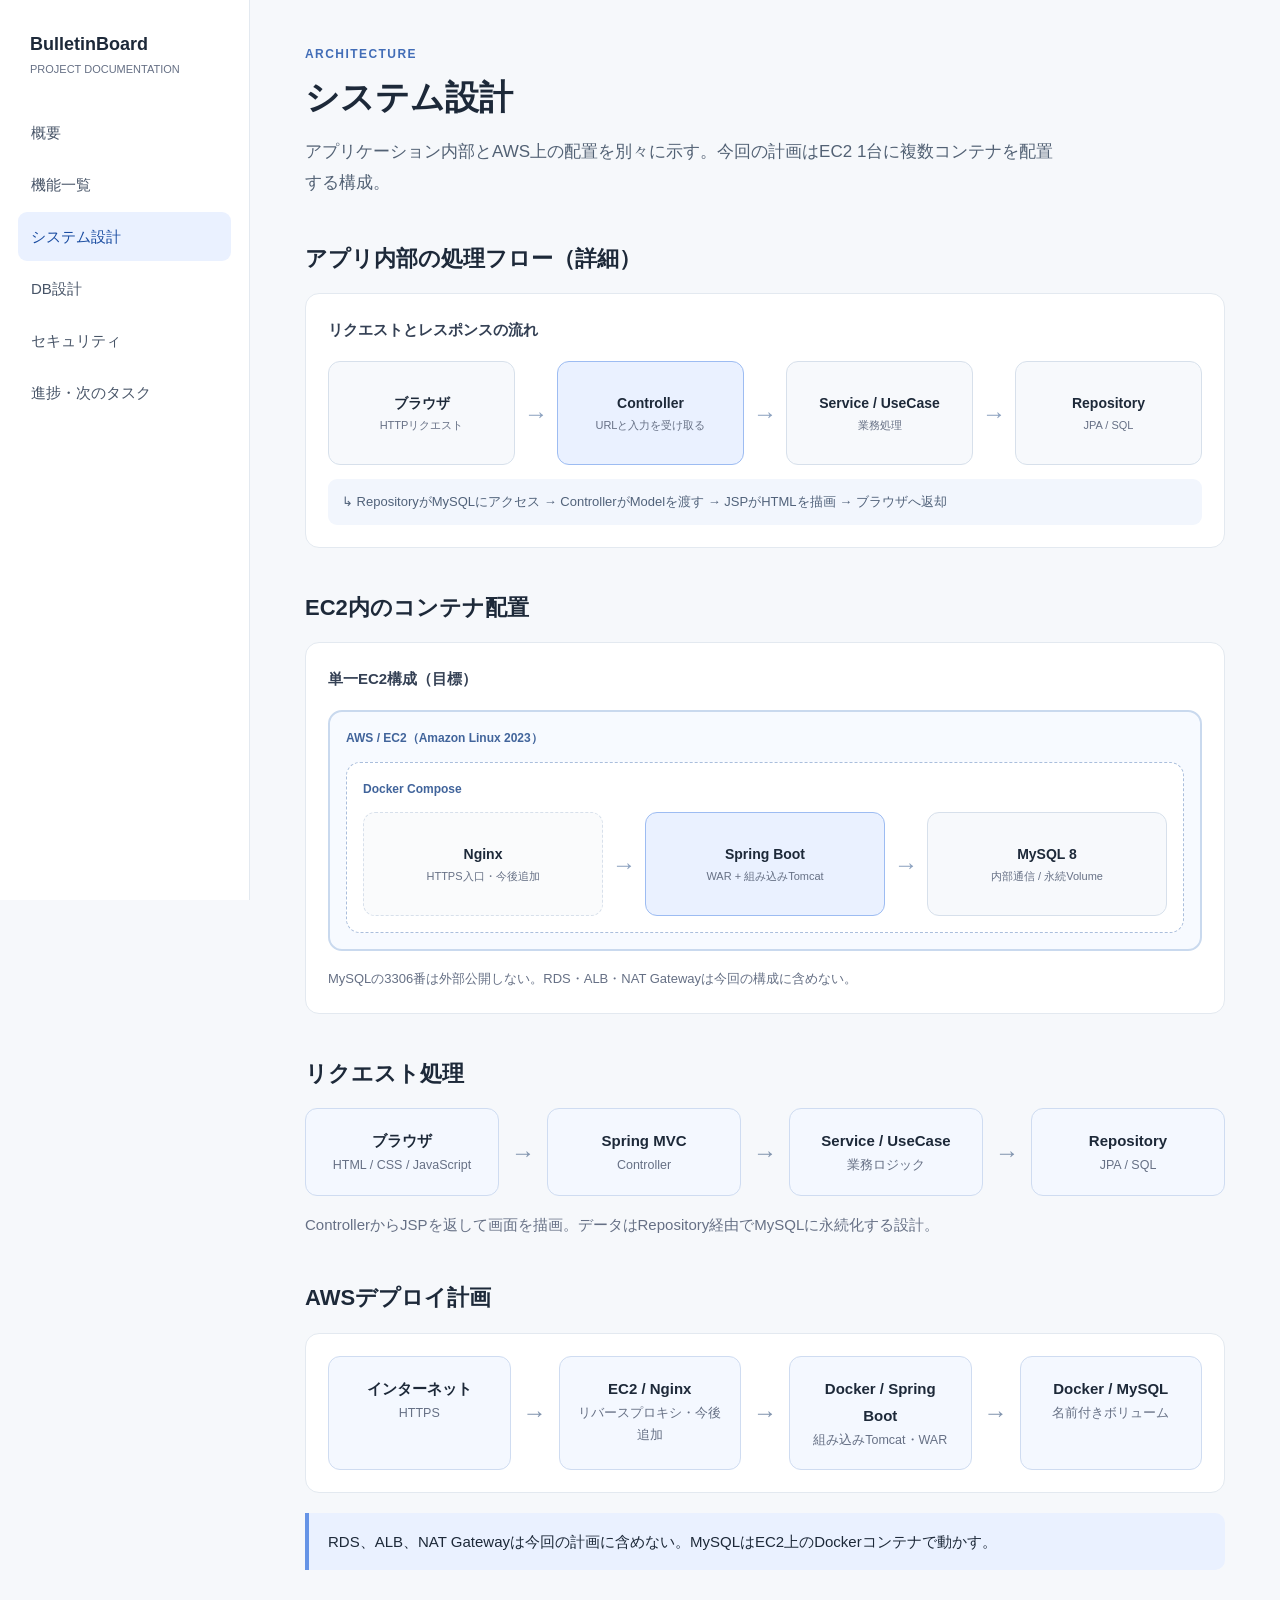
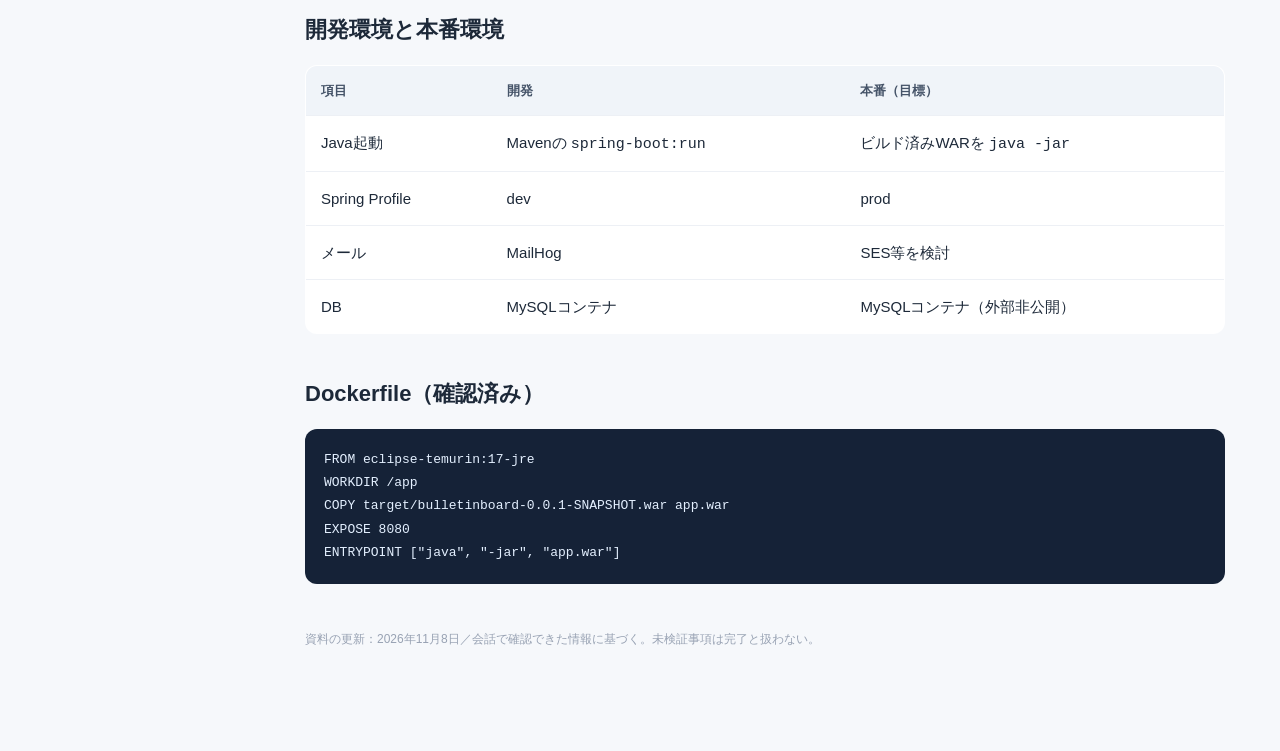
==== architecture.html @ 78234373 "style: redesign documentation with Digital Agency-inspired accessibility and hierarchy" ====
<!doctype html><html lang="ja"><head><meta charset="utf-8"><meta name="viewport" content="width=device-width, initial-scale=1"><title>システム設計 | BulletinBoard</title><link rel="stylesheet" href="style.css"></head><body><aside class="sidebar"><div class="brand">BulletinBoard<small>PROJECT DOCUMENTATION</small></div><nav class="nav"><a class="" href="index.html">概要</a><a class="" href="features.html">機能一覧</a><a class="active" href="architecture.html">システム設計</a><a class="" href="database.html">DB設計</a><a class="" href="security.html">セキュリティ</a><a class="" href="roadmap.html">進捗・次のタスク</a></nav></aside><nav class="mobilebar"><a href="index.html">概要</a><a href="features.html">機能一覧</a><a href="architecture.html">システム設計</a><a href="database.html">DB設計</a><a href="security.html">セキュリティ</a><a href="roadmap.html">進捗・次のタスク</a></nav><main class="main" id="main-content"><div class="eyebrow">ARCHITECTURE</div><h1>システム設計</h1><p class="lead">アプリケーション内部とAWS上の配置を別々に示す。今回の計画はEC2 1台に複数コンテナを配置する構成。</p><h2>アプリ内部の処理フロー（詳細）</h2><div class="visual"><div class="visual-title">リクエストとレスポンスの流れ</div><div class="flowline"><div class="flowbox"><strong>ブラウザ</strong><small>HTTPリクエスト</small></div><span class="flowarrow">→</span><div class="flowbox blue"><strong>Controller</strong><small>URLと入力を受け取る</small></div><span class="flowarrow">→</span><div class="flowbox"><strong>Service / UseCase</strong><small>業務処理</small></div><span class="flowarrow">→</span><div class="flowbox"><strong>Repository</strong><small>JPA / SQL</small></div></div><div class="flow-return">↳ RepositoryがMySQLにアクセス → ControllerがModelを渡す → JSPがHTMLを描画 → ブラウザへ返却</div></div><h2>EC2内のコンテナ配置</h2><div class="visual"><div class="visual-title">単一EC2構成（目標）</div><div class="infra-frame"><div class="infra-label">AWS / EC2（Amazon Linux 2023）</div><div class="infra-frame inner"><div class="infra-label">Docker Compose</div><div class="flowline"><div class="flowbox planned"><strong>Nginx</strong><small>HTTPS入口・今後追加</small></div><span class="flowarrow">→</span><div class="flowbox blue"><strong>Spring Boot</strong><small>WAR + 組み込みTomcat</small></div><span class="flowarrow">→</span><div class="flowbox"><strong>MySQL 8</strong><small>内部通信 / 永続Volume</small></div></div></div></div><div class="visual-caption">MySQLの3306番は外部公開しない。RDS・ALB・NAT Gatewayは今回の構成に含めない。</div></div><h2>リクエスト処理</h2><div class="diagram"><div class="node">ブラウザ<small>HTML / CSS / JavaScript</small></div><div class="arrow">→</div><div class="node">Spring MVC<small>Controller</small></div><div class="arrow">→</div><div class="node">Service / UseCase<small>業務ロジック</small></div><div class="arrow">→</div><div class="node">Repository<small>JPA / SQL</small></div></div><p class="muted">ControllerからJSPを返して画面を描画。データはRepository経由でMySQLに永続化する設計。</p><h2>AWSデプロイ計画</h2><div class="panel"><div class="diagram"><div class="node">インターネット<small>HTTPS</small></div><div class="arrow">→</div><div class="node">EC2 / Nginx<small>リバースプロキシ・今後追加</small></div><div class="arrow">→</div><div class="node">Docker / Spring Boot<small>組み込みTomcat・WAR</small></div><div class="arrow">→</div><div class="node">Docker / MySQL<small>名前付きボリューム</small></div></div></div><div class="note">RDS、ALB、NAT Gatewayは今回の計画に含めない。MySQLはEC2上のDockerコンテナで動かす。</div><h2>開発環境と本番環境</h2><table><tr><th>項目</th><th>開発</th><th>本番（目標）</th></tr><tr><td>Java起動</td><td>Mavenの <code>spring-boot:run</code></td><td>ビルド済みWARを <code>java -jar</code></td></tr><tr><td>Spring Profile</td><td>dev</td><td>prod</td></tr><tr><td>メール</td><td>MailHog</td><td>SES等を検討</td></tr><tr><td>DB</td><td>MySQLコンテナ</td><td>MySQLコンテナ（外部非公開）</td></tr></table><h2>Dockerfile（確認済み）</h2><pre>FROM eclipse-temurin:17-jre
WORKDIR /app
COPY target/bulletinboard-0.0.1-SNAPSHOT.war app.war
EXPOSE 8080
ENTRYPOINT ["java", "-jar", "app.war"]</pre><p class="footer">資料の更新：2026年11月8日／会話で確認できた情報に基づく。未検証事項は完了と扱わない。</p></main></body></html>
---- style.css ----
*{box-sizing:border-box}body{margin:0;background:#f6f8fb;color:#1d2939;font:15px/1.8 -apple-system,BlinkMacSystemFont,"Hiragino Kaku Gothic ProN","Noto Sans JP",sans-serif}a{color:#245fc3;text-decoration:none}a:hover{text-decoration:underline}.sidebar{position:fixed;top:0;bottom:0;left:0;width:250px;background:#fff;border-right:1px solid #e3e9f0;padding:28px 18px}.brand{font-size:18px;font-weight:800;padding:0 12px 25px}.brand small{display:block;color:#667085;font-size:11px;font-weight:500}.nav a{display:block;padding:11px 13px;border-radius:9px;color:#475467;margin:3px 0}.nav a.active,.nav a:hover{background:#eaf1ff;color:#184ba0;text-decoration:none}.main{max-width:1150px;margin-left:250px;padding:44px 55px 90px}.eyebrow{color:#426db7;font-size:12px;letter-spacing:.12em;font-weight:800}.lead{font-size:17px;color:#526174;max-width:760px}h1{font-size:34px;line-height:1.35;margin:9px 0 16px}h2{font-size:22px;margin:40px 0 15px}h3{font-size:17px;margin:8px 0}.grid{display:grid;grid-template-columns:repeat(2,minmax(0,1fr));gap:16px}.grid.three{grid-template-columns:repeat(3,minmax(0,1fr))}.card,.panel{background:white;border:1px solid #e3e9f0;border-radius:14px;padding:22px}.card p{color:#667085;margin:6px 0 0}.card a{font-weight:700;font-size:18px}.pill{display:inline-block;background:#eaf1ff;color:#255cb5;border-radius:100px;padding:3px 11px;font-size:12px;font-weight:700;margin:4px 5px 4px 0}.pill.orange{background:#fff3db;color:#956000}.pill.gray{background:#eef0f4;color:#596579}.pill.green{background:#e3f6ee;color:#137c55}.diagram{display:flex;gap:12px;align-items:stretch;flex-wrap:wrap}.node{flex:1;min-width:150px;border:1px solid #cfdcf1;border-radius:12px;padding:18px;background:#f4f8ff;text-align:center;font-weight:700}.node small{display:block;font-weight:400;color:#667085}.arrow{align-self:center;color:#8194ae;font-size:24px}table{width:100%;border-collapse:collapse;background:#fff;border:1px solid #e3e9f0;border-radius:12px;overflow:hidden}th,td{text-align:left;border-bottom:1px solid #edf0f5;padding:13px 15px;vertical-align:top}th{background:#f0f4f9;color:#465469;font-size:13px}tr:last-child td{border-bottom:0}code,pre{font-family:ui-monospace,SFMono-Regular,Menlo,monospace}pre{background:#152237;color:#e4f0ff;border-radius:12px;padding:19px;overflow:auto;font-size:13px}.note{border-left:4px solid #6694e6;background:#eaf1ff;padding:15px 19px;border-radius:0 10px 10px 0;margin:20px 0}.muted{color:#667085}.footer{color:#98a2b3;font-size:12px;margin-top:45px}.mobilebar{display:none}@media(max-width:850px){.sidebar{display:none}.mobilebar{display:flex;overflow:auto;gap:6px;padding:10px;background:white;position:sticky;top:0;z-index:3;border-bottom:1px solid #e3e9f0}.mobilebar a{white-space:nowrap;padding:6px 10px}.main{margin:0;padding:25px 18px 60px}h1{font-size:27px}.grid,.grid.three{grid-template-columns:1fr}.diagram{flex-direction:column}.arrow{transform:rotate(90deg)}}
/* Diagram enhancements: original sidebar and page layout preserved */
.visual{background:#fff;border:1px solid #e3e9f0;border-radius:14px;padding:22px;margin:14px 0 26px;overflow:hidden}.visual-title{font-weight:750;color:#344054;margin-bottom:18px}.visual-caption{color:#667085;font-size:13px;margin-top:16px}.flowline{display:flex;align-items:center;gap:9px}.flowbox{min-width:0;flex:1;border:1px solid #d7e0eb;background:#f7f9fc;border-radius:12px;padding:16px 10px;text-align:center;display:flex;flex-direction:column;gap:3px;justify-content:center;min-height:104px}.flowbox strong{font-size:14px;line-height:1.5}.flowbox small{font-size:11px;color:#667085;line-height:1.5}.flowbox.blue{background:#eaf1ff;border-color:#9dbcf2}.flowbox.done{background:#ecf9f2;border-color:#a4d8bc}.flowbox.doing{background:#fff5e7;border-color:#f0ce8d}.flowbox.planned{border-style:dashed;background:#fafbfc}.flowbox.private{background:#f0f4f9;border:1px dashed #9daaba}.flowicon{display:inline-flex;align-self:center;background:#e1eaf8;color:#2855a2;border-radius:99px;font-size:10px;font-weight:800;padding:1px 9px}.flowarrow{color:#8ba1bf;font-size:24px;flex:0 0 auto;font-weight:700}.flow-return{background:#f2f6fd;color:#51627a;border-radius:9px;padding:11px 14px;margin-top:14px;font-size:13px}.branchgrid{display:grid;grid-template-columns:1fr 1fr;gap:12px;margin-top:15px}.branch{border:1px solid #e3e9f0;border-radius:11px;padding:13px 15px;display:flex;flex-direction:column;align-items:flex-start}.branch strong{font-size:14px}.branch small{color:#667085}.infra-frame{border:2px solid #c9d9ee;background:#f7faff;border-radius:14px;padding:16px}.infra-frame.inner{border:1px dashed #aabedc;background:#fff}.infra-label{font-size:12px;font-weight:800;color:#41649b;margin-bottom:12px}.er-grid{display:grid;grid-template-columns:minmax(0,1fr) 125px minmax(0,1fr);gap:12px;align-items:center}.er-entity{border:1px solid #cfdaeb;border-radius:10px;overflow:hidden;background:#fff}.er-head{background:#eaf1ff;color:#24569f;padding:9px 12px;font-weight:800}.er-head span{float:right;color:#667085;font-size:11px;font-weight:400}.er-field{padding:5px 12px;border-top:1px solid #eef2f7;font-family:ui-monospace,SFMono-Regular,Menlo,monospace;font-size:12px}.er-links{display:flex;flex-direction:column;gap:28px;text-align:center;color:#5576a8;font-size:13px;font-weight:700}.er-links small{display:block;font-weight:400;color:#667085}.er-stack{display:flex;flex-direction:column;gap:6px}.er-connector{text-align:center;font-size:12px;color:#5576a8}.step-tag{font-size:10px;color:#5576a8;font-weight:800}@media(max-width:950px){.flowline{flex-wrap:wrap}.flowbox{flex-basis:42%}.flowarrow{flex-basis:10px}}@media(max-width:600px){.visual{padding:15px}.flowline{flex-direction:column}.flowbox{width:100%;min-height:80px}.flowarrow{transform:rotate(90deg)}.branchgrid{grid-template-columns:1fr}.er-grid{grid-template-columns:1fr}.er-links{gap:6px}.er-links>div{font-size:12px}}
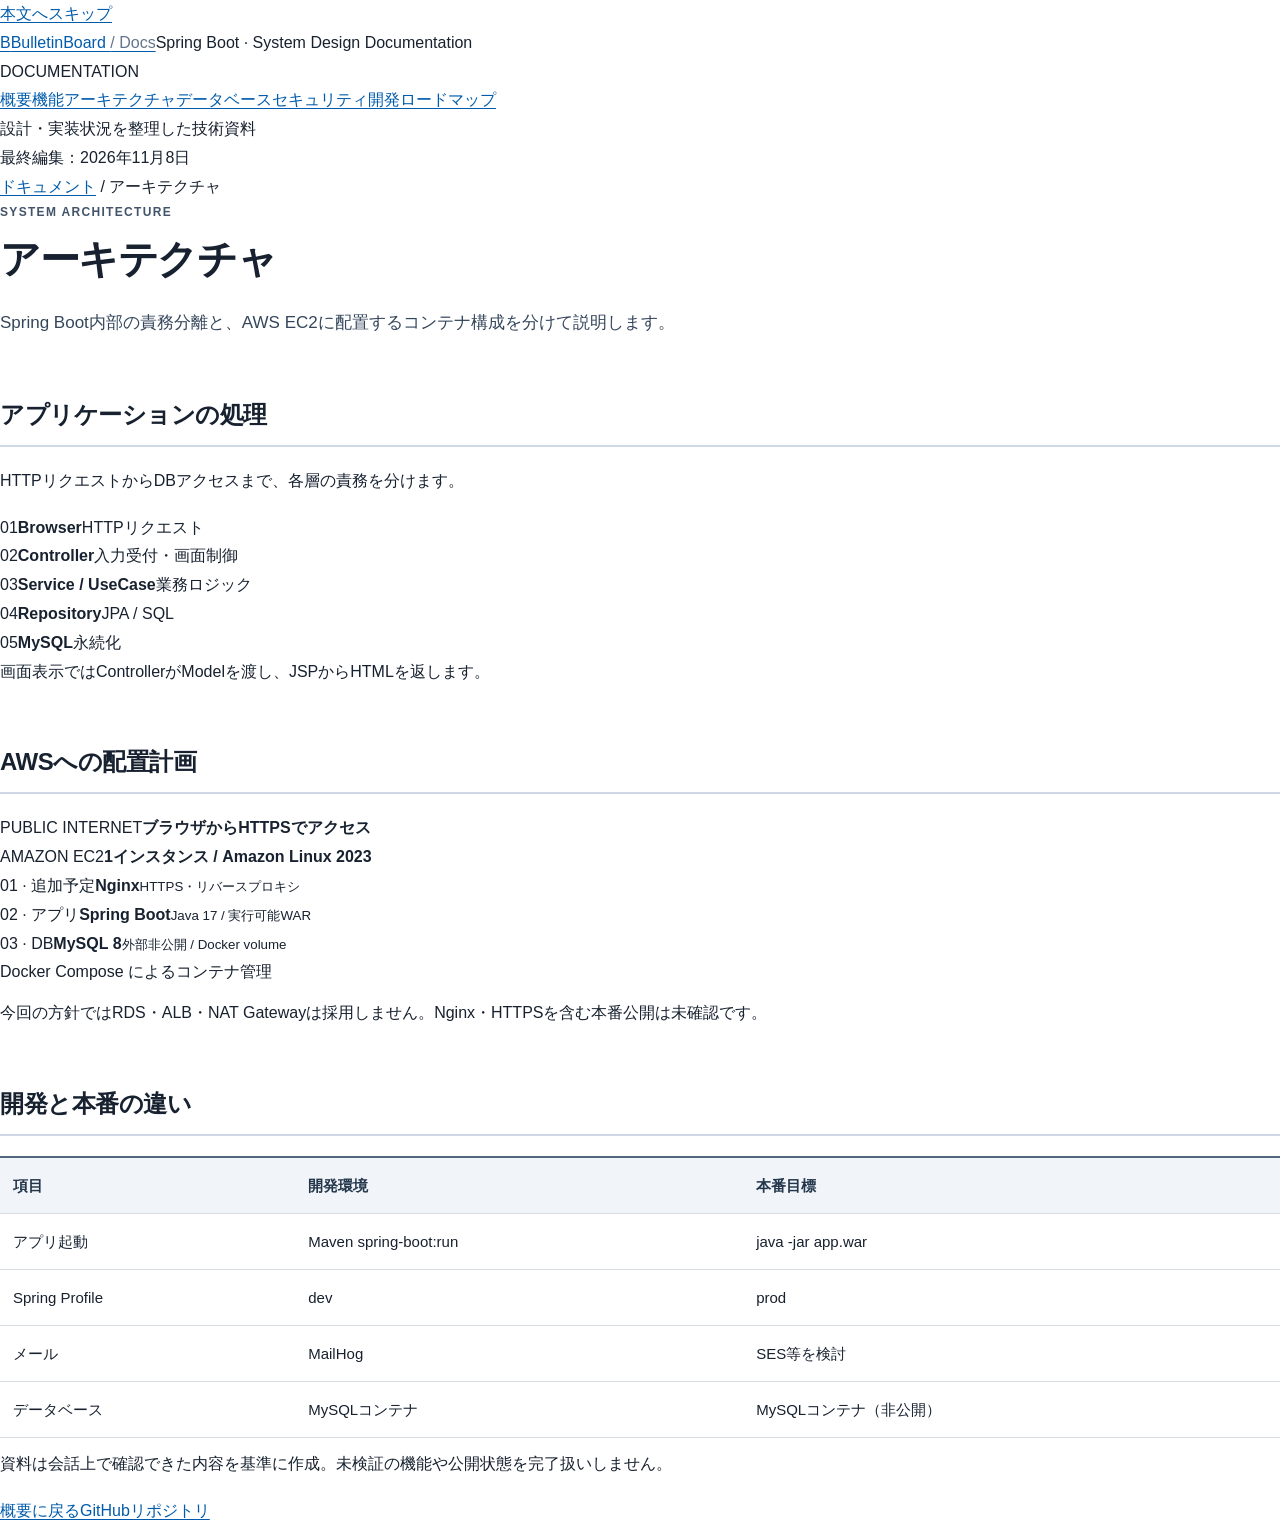
==== commit daf78570: "Redesign documentation: accessible editorial layout and structured technical diagrams" ====
--- a/architecture.html
+++ b/architecture.html
@@ -1,5 +1 @@
-<!doctype html><html lang="ja"><head><meta charset="utf-8"><meta name="viewport" content="width=device-width, initial-scale=1"><title>システム設計 | BulletinBoard</title><link rel="stylesheet" href="style.css"></head><body><aside class="sidebar"><div class="brand">BulletinBoard<small>PROJECT DOCUMENTATION</small></div><nav class="nav"><a class="" href="index.html">概要</a><a class="" href="features.html">機能一覧</a><a class="active" href="architecture.html">システム設計</a><a class="" href="database.html">DB設計</a><a class="" href="security.html">セキュリティ</a><a class="" href="roadmap.html">進捗・次のタスク</a></nav></aside><nav class="mobilebar"><a href="index.html">概要</a><a href="features.html">機能一覧</a><a href="architecture.html">システム設計</a><a href="database.html">DB設計</a><a href="security.html">セキュリティ</a><a href="roadmap.html">進捗・次のタスク</a></nav><main class="main" id="main-content"><div class="eyebrow">ARCHITECTURE</div><h1>システム設計</h1><p class="lead">アプリケーション内部とAWS上の配置を別々に示す。今回の計画はEC2 1台に複数コンテナを配置する構成。</p><h2>アプリ内部の処理フロー（詳細）</h2><div class="visual"><div class="visual-title">リクエストとレスポンスの流れ</div><div class="flowline"><div class="flowbox"><strong>ブラウザ</strong><small>HTTPリクエスト</small></div><span class="flowarrow">→</span><div class="flowbox blue"><strong>Controller</strong><small>URLと入力を受け取る</small></div><span class="flowarrow">→</span><div class="flowbox"><strong>Service / UseCase</strong><small>業務処理</small></div><span class="flowarrow">→</span><div class="flowbox"><strong>Repository</strong><small>JPA / SQL</small></div></div><div class="flow-return">↳ RepositoryがMySQLにアクセス → ControllerがModelを渡す → JSPがHTMLを描画 → ブラウザへ返却</div></div><h2>EC2内のコンテナ配置</h2><div class="visual"><div class="visual-title">単一EC2構成（目標）</div><div class="infra-frame"><div class="infra-label">AWS / EC2（Amazon Linux 2023）</div><div class="infra-frame inner"><div class="infra-label">Docker Compose</div><div class="flowline"><div class="flowbox planned"><strong>Nginx</strong><small>HTTPS入口・今後追加</small></div><span class="flowarrow">→</span><div class="flowbox blue"><strong>Spring Boot</strong><small>WAR + 組み込みTomcat</small></div><span class="flowarrow">→</span><div class="flowbox"><strong>MySQL 8</strong><small>内部通信 / 永続Volume</small></div></div></div></div><div class="visual-caption">MySQLの3306番は外部公開しない。RDS・ALB・NAT Gatewayは今回の構成に含めない。</div></div><h2>リクエスト処理</h2><div class="diagram"><div class="node">ブラウザ<small>HTML / CSS / JavaScript</small></div><div class="arrow">→</div><div class="node">Spring MVC<small>Controller</small></div><div class="arrow">→</div><div class="node">Service / UseCase<small>業務ロジック</small></div><div class="arrow">→</div><div class="node">Repository<small>JPA / SQL</small></div></div><p class="muted">ControllerからJSPを返して画面を描画。データはRepository経由でMySQLに永続化する設計。</p><h2>AWSデプロイ計画</h2><div class="panel"><div class="diagram"><div class="node">インターネット<small>HTTPS</small></div><div class="arrow">→</div><div class="node">EC2 / Nginx<small>リバースプロキシ・今後追加</small></div><div class="arrow">→</div><div class="node">Docker / Spring Boot<small>組み込みTomcat・WAR</small></div><div class="arrow">→</div><div class="node">Docker / MySQL<small>名前付きボリューム</small></div></div></div><div class="note">RDS、ALB、NAT Gatewayは今回の計画に含めない。MySQLはEC2上のDockerコンテナで動かす。</div><h2>開発環境と本番環境</h2><table><tr><th>項目</th><th>開発</th><th>本番（目標）</th></tr><tr><td>Java起動</td><td>Mavenの <code>spring-boot:run</code></td><td>ビルド済みWARを <code>java -jar</code></td></tr><tr><td>Spring Profile</td><td>dev</td><td>prod</td></tr><tr><td>メール</td><td>MailHog</td><td>SES等を検討</td></tr><tr><td>DB</td><td>MySQLコンテナ</td><td>MySQLコンテナ（外部非公開）</td></tr></table><h2>Dockerfile（確認済み）</h2><pre>FROM eclipse-temurin:17-jre
-WORKDIR /app
-COPY target/bulletinboard-0.0.1-SNAPSHOT.war app.war
-EXPOSE 8080
-ENTRYPOINT ["java", "-jar", "app.war"]</pre><p class="footer">資料の更新：2026年11月8日／会話で確認できた情報に基づく。未検証事項は完了と扱わない。</p></main></body></html>+<!doctype html><html lang="ja"><head><meta charset="utf-8"><meta name="viewport" content="width=device-width,initial-scale=1"><meta name="description" content="Spring Boot内部の責務分離と、AWS EC2に配置するコンテナ構成を分けて説明します。"><title>アーキテクチャ | BulletinBoard Docs</title><link rel="stylesheet" href="style.css?v=3"></head><body><a class="skip" href="#main">本文へスキップ</a><header class="site-header"><div class="header-inner"><a class="site-logo" href="index.html"><span class="logo-mark" aria-hidden="true">B</span><span>BulletinBoard <span style="font-weight:400;color:#64748b">/ Docs</span></span></a><span class="header-meta">Spring Boot · System Design Documentation</span></div></header><div class="site-layout"><nav class="side-nav" aria-label="ドキュメントナビゲーション"><div class="side-heading">DOCUMENTATION</div><a href="index.html">概要</a><a href="features.html">機能</a><a href="architecture.html" aria-current="page">アーキテクチャ</a><a href="database.html">データベース</a><a href="security.html">セキュリティ</a><a href="roadmap.html">開発ロードマップ</a><div class="side-bottom">設計・実装状況を整理した技術資料<br>最終編集：2026年11月8日</div></nav><main class="content" id="main"><div class="breadcrumb"><a href="index.html">ドキュメント</a> / アーキテクチャ</div><div class="eyebrow">SYSTEM ARCHITECTURE</div><h1>アーキテクチャ</h1><p class="lead">Spring Boot内部の責務分離と、AWS EC2に配置するコンテナ構成を分けて説明します。</p><section class="section"><h2>アプリケーションの処理</h2><p class="section-intro">HTTPリクエストからDBアクセスまで、各層の責務を分けます。</p><div class="process" role="list"><div class="process-item" role="listitem"><span class="num">01</span><strong>Browser</strong><span>HTTPリクエスト</span></div><div class="process-item" role="listitem"><span class="num">02</span><strong>Controller</strong><span>入力受付・画面制御</span></div><div class="process-item" role="listitem"><span class="num">03</span><strong>Service / UseCase</strong><span>業務ロジック</span></div><div class="process-item" role="listitem"><span class="num">04</span><strong>Repository</strong><span>JPA / SQL</span></div><div class="process-item" role="listitem"><span class="num">05</span><strong>MySQL</strong><span>永続化</span></div></div><div class="callout">画面表示ではControllerがModelを渡し、JSPからHTMLを返します。</div></section><section class="section"><h2>AWSへの配置計画</h2><div class="infra"><div class="infra-top"><span>PUBLIC INTERNET</span><strong>ブラウザからHTTPSでアクセス</strong></div><div class="infra-line"></div><div class="infra-host"><div class="infra-heading"><span>AMAZON EC2</span><strong>1インスタンス / Amazon Linux 2023</strong></div><div class="infra-services"><div><span>01 · 追加予定</span><strong>Nginx</strong><small>HTTPS・リバースプロキシ</small></div><div><span>02 · アプリ</span><strong>Spring Boot</strong><small>Java 17 / 実行可能WAR</small></div><div><span>03 · DB</span><strong>MySQL 8</strong><small>外部非公開 / Docker volume</small></div></div><div class="infra-bottom">Docker Compose によるコンテナ管理</div></div></div><p class="note-text">今回の方針ではRDS・ALB・NAT Gatewayは採用しません。Nginx・HTTPSを含む本番公開は未確認です。</p></section><section class="section"><h2>開発と本番の違い</h2><div class="table-scroll"><table><thead><tr><th>項目</th><th>開発環境</th><th>本番目標</th></tr></thead><tbody><tr><td>アプリ起動</td><td>Maven spring-boot:run</td><td>java -jar app.war</td></tr><tr><td>Spring Profile</td><td>dev</td><td>prod</td></tr><tr><td>メール</td><td>MailHog</td><td>SES等を検討</td></tr><tr><td>データベース</td><td>MySQLコンテナ</td><td>MySQLコンテナ（非公開）</td></tr></tbody></table></div></section><footer class="site-footer"><p>資料は会話上で確認できた内容を基準に作成。未検証の機能や公開状態を完了扱いしません。</p><a href="index.html">概要に戻る</a><a href="https://github.com/hiroki0909/bulletinboard-docs">GitHubリポジトリ</a></footer></main></div></body></html>
--- a/style.css
+++ b/style.css
@@ -1,3 +1,13 @@
-*{box-sizing:border-box}body{margin:0;background:#f6f8fb;color:#1d2939;font:15px/1.8 -apple-system,BlinkMacSystemFont,"Hiragino Kaku Gothic ProN","Noto Sans JP",sans-serif}a{color:#245fc3;text-decoration:none}a:hover{text-decoration:underline}.sidebar{position:fixed;top:0;bottom:0;left:0;width:250px;background:#fff;border-right:1px solid #e3e9f0;padding:28px 18px}.brand{font-size:18px;font-weight:800;padding:0 12px 25px}.brand small{display:block;color:#667085;font-size:11px;font-weight:500}.nav a{display:block;padding:11px 13px;border-radius:9px;color:#475467;margin:3px 0}.nav a.active,.nav a:hover{background:#eaf1ff;color:#184ba0;text-decoration:none}.main{max-width:1150px;margin-left:250px;padding:44px 55px 90px}.eyebrow{color:#426db7;font-size:12px;letter-spacing:.12em;font-weight:800}.lead{font-size:17px;color:#526174;max-width:760px}h1{font-size:34px;line-height:1.35;margin:9px 0 16px}h2{font-size:22px;margin:40px 0 15px}h3{font-size:17px;margin:8px 0}.grid{display:grid;grid-template-columns:repeat(2,minmax(0,1fr));gap:16px}.grid.three{grid-template-columns:repeat(3,minmax(0,1fr))}.card,.panel{background:white;border:1px solid #e3e9f0;border-radius:14px;padding:22px}.card p{color:#667085;margin:6px 0 0}.card a{font-weight:700;font-size:18px}.pill{display:inline-block;background:#eaf1ff;color:#255cb5;border-radius:100px;padding:3px 11px;font-size:12px;font-weight:700;margin:4px 5px 4px 0}.pill.orange{background:#fff3db;color:#956000}.pill.gray{background:#eef0f4;color:#596579}.pill.green{background:#e3f6ee;color:#137c55}.diagram{display:flex;gap:12px;align-items:stretch;flex-wrap:wrap}.node{flex:1;min-width:150px;border:1px solid #cfdcf1;border-radius:12px;padding:18px;background:#f4f8ff;text-align:center;font-weight:700}.node small{display:block;font-weight:400;color:#667085}.arrow{align-self:center;color:#8194ae;font-size:24px}table{width:100%;border-collapse:collapse;background:#fff;border:1px solid #e3e9f0;border-radius:12px;overflow:hidden}th,td{text-align:left;border-bottom:1px solid #edf0f5;padding:13px 15px;vertical-align:top}th{background:#f0f4f9;color:#465469;font-size:13px}tr:last-child td{border-bottom:0}code,pre{font-family:ui-monospace,SFMono-Regular,Menlo,monospace}pre{background:#152237;color:#e4f0ff;border-radius:12px;padding:19px;overflow:auto;font-size:13px}.note{border-left:4px solid #6694e6;background:#eaf1ff;padding:15px 19px;border-radius:0 10px 10px 0;margin:20px 0}.muted{color:#667085}.footer{color:#98a2b3;font-size:12px;margin-top:45px}.mobilebar{display:none}@media(max-width:850px){.sidebar{display:none}.mobilebar{display:flex;overflow:auto;gap:6px;padding:10px;background:white;position:sticky;top:0;z-index:3;border-bottom:1px solid #e3e9f0}.mobilebar a{white-space:nowrap;padding:6px 10px}.main{margin:0;padding:25px 18px 60px}h1{font-size:27px}.grid,.grid.three{grid-template-columns:1fr}.diagram{flex-direction:column}.arrow{transform:rotate(90deg)}}
-/* Diagram enhancements: original sidebar and page layout preserved */
-.visual{background:#fff;border:1px solid #e3e9f0;border-radius:14px;padding:22px;margin:14px 0 26px;overflow:hidden}.visual-title{font-weight:750;color:#344054;margin-bottom:18px}.visual-caption{color:#667085;font-size:13px;margin-top:16px}.flowline{display:flex;align-items:center;gap:9px}.flowbox{min-width:0;flex:1;border:1px solid #d7e0eb;background:#f7f9fc;border-radius:12px;padding:16px 10px;text-align:center;display:flex;flex-direction:column;gap:3px;justify-content:center;min-height:104px}.flowbox strong{font-size:14px;line-height:1.5}.flowbox small{font-size:11px;color:#667085;line-height:1.5}.flowbox.blue{background:#eaf1ff;border-color:#9dbcf2}.flowbox.done{background:#ecf9f2;border-color:#a4d8bc}.flowbox.doing{background:#fff5e7;border-color:#f0ce8d}.flowbox.planned{border-style:dashed;background:#fafbfc}.flowbox.private{background:#f0f4f9;border:1px dashed #9daaba}.flowicon{display:inline-flex;align-self:center;background:#e1eaf8;color:#2855a2;border-radius:99px;font-size:10px;font-weight:800;padding:1px 9px}.flowarrow{color:#8ba1bf;font-size:24px;flex:0 0 auto;font-weight:700}.flow-return{background:#f2f6fd;color:#51627a;border-radius:9px;padding:11px 14px;margin-top:14px;font-size:13px}.branchgrid{display:grid;grid-template-columns:1fr 1fr;gap:12px;margin-top:15px}.branch{border:1px solid #e3e9f0;border-radius:11px;padding:13px 15px;display:flex;flex-direction:column;align-items:flex-start}.branch strong{font-size:14px}.branch small{color:#667085}.infra-frame{border:2px solid #c9d9ee;background:#f7faff;border-radius:14px;padding:16px}.infra-frame.inner{border:1px dashed #aabedc;background:#fff}.infra-label{font-size:12px;font-weight:800;color:#41649b;margin-bottom:12px}.er-grid{display:grid;grid-template-columns:minmax(0,1fr) 125px minmax(0,1fr);gap:12px;align-items:center}.er-entity{border:1px solid #cfdaeb;border-radius:10px;overflow:hidden;background:#fff}.er-head{background:#eaf1ff;color:#24569f;padding:9px 12px;font-weight:800}.er-head span{float:right;color:#667085;font-size:11px;font-weight:400}.er-field{padding:5px 12px;border-top:1px solid #eef2f7;font-family:ui-monospace,SFMono-Regular,Menlo,monospace;font-size:12px}.er-links{display:flex;flex-direction:column;gap:28px;text-align:center;color:#5576a8;font-size:13px;font-weight:700}.er-links small{display:block;font-weight:400;color:#667085}.er-stack{display:flex;flex-direction:column;gap:6px}.er-connector{text-align:center;font-size:12px;color:#5576a8}.step-tag{font-size:10px;color:#5576a8;font-weight:800}@media(max-width:950px){.flowline{flex-wrap:wrap}.flowbox{flex-basis:42%}.flowarrow{flex-basis:10px}}@media(max-width:600px){.visual{padding:15px}.flowline{flex-direction:column}.flowbox{width:100%;min-height:80px}.flowarrow{transform:rotate(90deg)}.branchgrid{grid-template-columns:1fr}.er-grid{grid-template-columns:1fr}.er-links{gap:6px}.er-links>div{font-size:12px}}
+@charset "UTF-8";
+:root{color-scheme:light;--ink:#17212f;--muted:#4b596b;--line:#d6dde5;--blue:#005bac;--blue-dark:#003d79;--pale:#eef5fc;--surface:#fff;--subtle:#f5f7f9;--green:#17663e;--orange:#805000}
+*{box-sizing:border-box}html{scroll-behavior:smooth}body{margin:0;background:#fff;color:var(--ink);font:16px/1.8 -apple-system,BlinkMacSystemFont,"Hiragino Kaku Gothic ProN","Noto Sans JP",Meiryo,sans-serif;-webkit-font-smoothing:antialiased}a{color:var(--blue);text-decoration:underline;text-underline-offset:3px}a:hover{color:var(--blue-dark);text-decoration-thickness:2px}a:focus-visible{outline:3px solid #f5a623;outline-offset:3px;border-radius:2px}
+.sidebar{position:fixed;inset:0 auto 0 0;width:264px;background:#f7f9fc;border-right:1px solid var(--line);padding:29px 18px;overflow-y:auto}.brand{font-size:19px;font-weight:800;letter-spacing:-.02em;padding:0 12px 23px;border-bottom:1px solid var(--line);margin-bottom:18px}.brand small{display:block;color:var(--muted);font-size:11px;font-weight:600;letter-spacing:.08em;margin-top:3px}.nav a{display:block;padding:12px 15px;border-radius:4px;color:#26364b;margin:3px 0;font-weight:600;text-decoration:none;border-left:4px solid transparent}.nav a:hover{background:#e9f1f9;color:var(--blue-dark)}.nav a.active{background:#e5f0fa;color:var(--blue-dark);border-left-color:var(--blue);font-weight:800}.mobilebar{display:none}
+.main{width:min(100% - 264px,1000px);margin-left:264px;padding:45px 64px 110px;max-width:none}.eyebrow{color:#42546a;font-size:12px;letter-spacing:.11em;font-weight:800;text-transform:uppercase;margin-bottom:9px}h1{font-size:clamp(30px,3.1vw,40px);letter-spacing:-.035em;line-height:1.4;margin:4px 0 18px;font-weight:800}h2{font-size:24px;line-height:1.5;margin:58px 0 20px;padding:0 0 12px;border-bottom:2px solid #cfd9e5;letter-spacing:-.02em}h3{font-size:18px;line-height:1.5;margin:0 0 10px}.lead{font-size:17px;line-height:1.95;color:#34465b;max-width:820px;margin:0 0 34px}.muted{color:var(--muted)}p{margin:12px 0 18px}.grid{display:grid;grid-template-columns:repeat(2,minmax(0,1fr));gap:18px}.grid.three{grid-template-columns:repeat(3,minmax(0,1fr))}.card,.panel{background:#fff;border:1px solid var(--line);border-radius:5px;padding:23px 25px}.card p{color:var(--muted);margin:6px 0 0}.card a{font-weight:750;font-size:17px}.panel p:last-child{margin-bottom:0}
+.pill{display:inline-block;background:#eaf2fb;color:#064d8d;border:1px solid #c7daef;border-radius:3px;padding:3px 9px;font-size:12px;line-height:1.7;font-weight:700;margin:3px 5px 3px 0}.pill.orange{background:#fff6e8;color:var(--orange);border-color:#e5cda1}.pill.gray{background:#f1f3f5;color:#485669;border-color:#d9dee5}.pill.green{background:#edf8f1;color:var(--green);border-color:#b6d7c2}
+.diagram{display:flex;align-items:stretch;gap:8px;overflow-x:auto;padding:12px 3px 18px}.node{flex:1 0 145px;border:1px solid #b6c9df;border-radius:4px;padding:17px 12px;background:#f5f9fd;text-align:center;font-weight:750}.node small{display:block;font-weight:400;color:var(--muted);font-size:12px}.arrow{align-self:center;color:#3c648c;font-size:22px;flex:0 0 auto}
+table{width:100%;border-collapse:collapse;background:#fff;border-top:2px solid #52677d;border-bottom:1px solid var(--line);font-size:15px}th,td{text-align:left;border-bottom:1px solid var(--line);padding:14px 13px;vertical-align:top;overflow-wrap:anywhere}th{background:#f1f5f9;color:#24364c;font-weight:750}tr:last-child td{border-bottom:0}code,pre{font-family:ui-monospace,SFMono-Regular,Menlo,Consolas,monospace}code{font-size:.9em;overflow-wrap:anywhere}pre{background:#f4f6f9;color:#182a40;border:1px solid var(--line);border-radius:5px;padding:20px;overflow:auto;font-size:13px;line-height:1.7}.note{border-left:4px solid var(--blue);background:#eef5fc;padding:17px 20px;margin:26px 0}.footer{border-top:1px solid var(--line);padding-top:20px;color:#566479;font-size:13px;margin-top:65px}
+.visual{background:#fff;border:1px solid var(--line);border-radius:5px;padding:25px;margin:20px 0 30px}.visual-title{font-size:17px;font-weight:800;margin:0 0 21px;padding-bottom:12px;border-bottom:1px solid #e2e7ed}.visual-caption{color:var(--muted);font-size:13px;margin-top:18px}.flowline{display:flex;align-items:stretch;gap:8px;overflow-x:auto;padding:4px 2px 12px}.flowbox{min-width:138px;flex:1 0 138px;border:1px solid #bccddd;background:#f7fafc;border-radius:4px;padding:17px 11px;text-align:center;display:flex;flex-direction:column;align-items:center;justify-content:center;gap:5px;min-height:112px}.flowbox strong{font-size:15px;line-height:1.45}.flowbox small{font-size:12px;color:#47586d;line-height:1.55}.flowbox.blue{background:#eaf3fc;border-color:#84afd8}.flowbox.done{background:#edf8f1;border-color:#a5d1b5}.flowbox.doing{background:#fff7e9;border-color:#d9b874}.flowbox.planned{border-style:dashed;background:#fafbfc}.flowbox.private{background:#f2f5f8;border:1px dashed #8c9cae}.flowicon{font-size:11px;color:#005bac;font-weight:800}.flowarrow{color:#456d96;font-size:24px;flex:0 0 18px;align-self:center;text-align:center}.flow-return{background:#f3f6fa;border-left:3px solid #8ba9c7;color:#33485f;padding:12px 16px;margin-top:15px;font-size:14px}.branchgrid{display:grid;grid-template-columns:repeat(2,minmax(0,1fr));gap:14px;margin-top:17px}.branch{border:1px solid var(--line);border-radius:4px;padding:16px;display:flex;flex-direction:column;align-items:flex-start}.branch strong{font-size:15px}.branch small{color:var(--muted);font-size:13px}.infra-frame{border:2px solid #a5bdd7;background:#f7fafd;border-radius:5px;padding:17px}.infra-frame.inner{border:1px dashed #9db4cd;background:#fff}.infra-label{font-size:13px;font-weight:800;color:#244e7c;margin-bottom:13px}.er-grid{display:grid;grid-template-columns:minmax(0,1fr) 110px minmax(0,1fr);gap:12px;align-items:center}.er-entity{border:1px solid #a9bfd7;border-radius:4px;overflow:hidden;background:#fff}.er-head{background:#e9f2fb;color:#194b7c;padding:10px 12px;font-weight:800}.er-head span{float:right;color:#42566b;font-size:11px;font-weight:400}.er-field{padding:7px 12px;border-top:1px solid #e0e7ef;font-family:ui-monospace,SFMono-Regular,Menlo,monospace;font-size:12px;overflow-wrap:anywhere}.er-links{display:flex;flex-direction:column;gap:27px;text-align:center;color:#365f8a;font-size:13px;font-weight:700}.er-links small{display:block;font-weight:400;color:var(--muted)}.er-stack{display:flex;flex-direction:column;gap:8px}.er-connector{text-align:center;font-size:12px;color:#365f8a}.step-tag{font-size:11px;color:#425b76;font-weight:800}
+ol,ul{padding-left:1.5em}li{margin:9px 0}::selection{background:#d5e8ff;color:#162e4d}
+@media(max-width:1100px){.main{padding:35px 34px 85px}.grid.three{grid-template-columns:1fr}.er-grid{grid-template-columns:1fr}.er-links{flex-direction:row;justify-content:space-around;gap:10px}}
+@media(max-width:800px){.sidebar{display:none}.mobilebar{display:flex;overflow-x:auto;gap:5px;padding:11px 13px;background:#fff;position:sticky;top:0;z-index:3;border-bottom:1px solid var(--line)}.mobilebar a{white-space:nowrap;padding:8px 11px;text-decoration:none;font-weight:700;font-size:14px}.main{width:100%;margin:0;padding:32px 22px 80px}.grid{grid-template-columns:1fr}.branchgrid{grid-template-columns:1fr}h2{margin-top:45px}.visual{padding:17px}.flowline{flex-direction:row}.flowarrow{transform:none}}
+@media(max-width:430px){.main{padding:26px 16px 65px}.card,.panel{padding:17px}.visual{padding:13px}h1{font-size:29px}h2{font-size:21px}.lead{font-size:16px}th,td{padding:11px 8px;font-size:13px}}
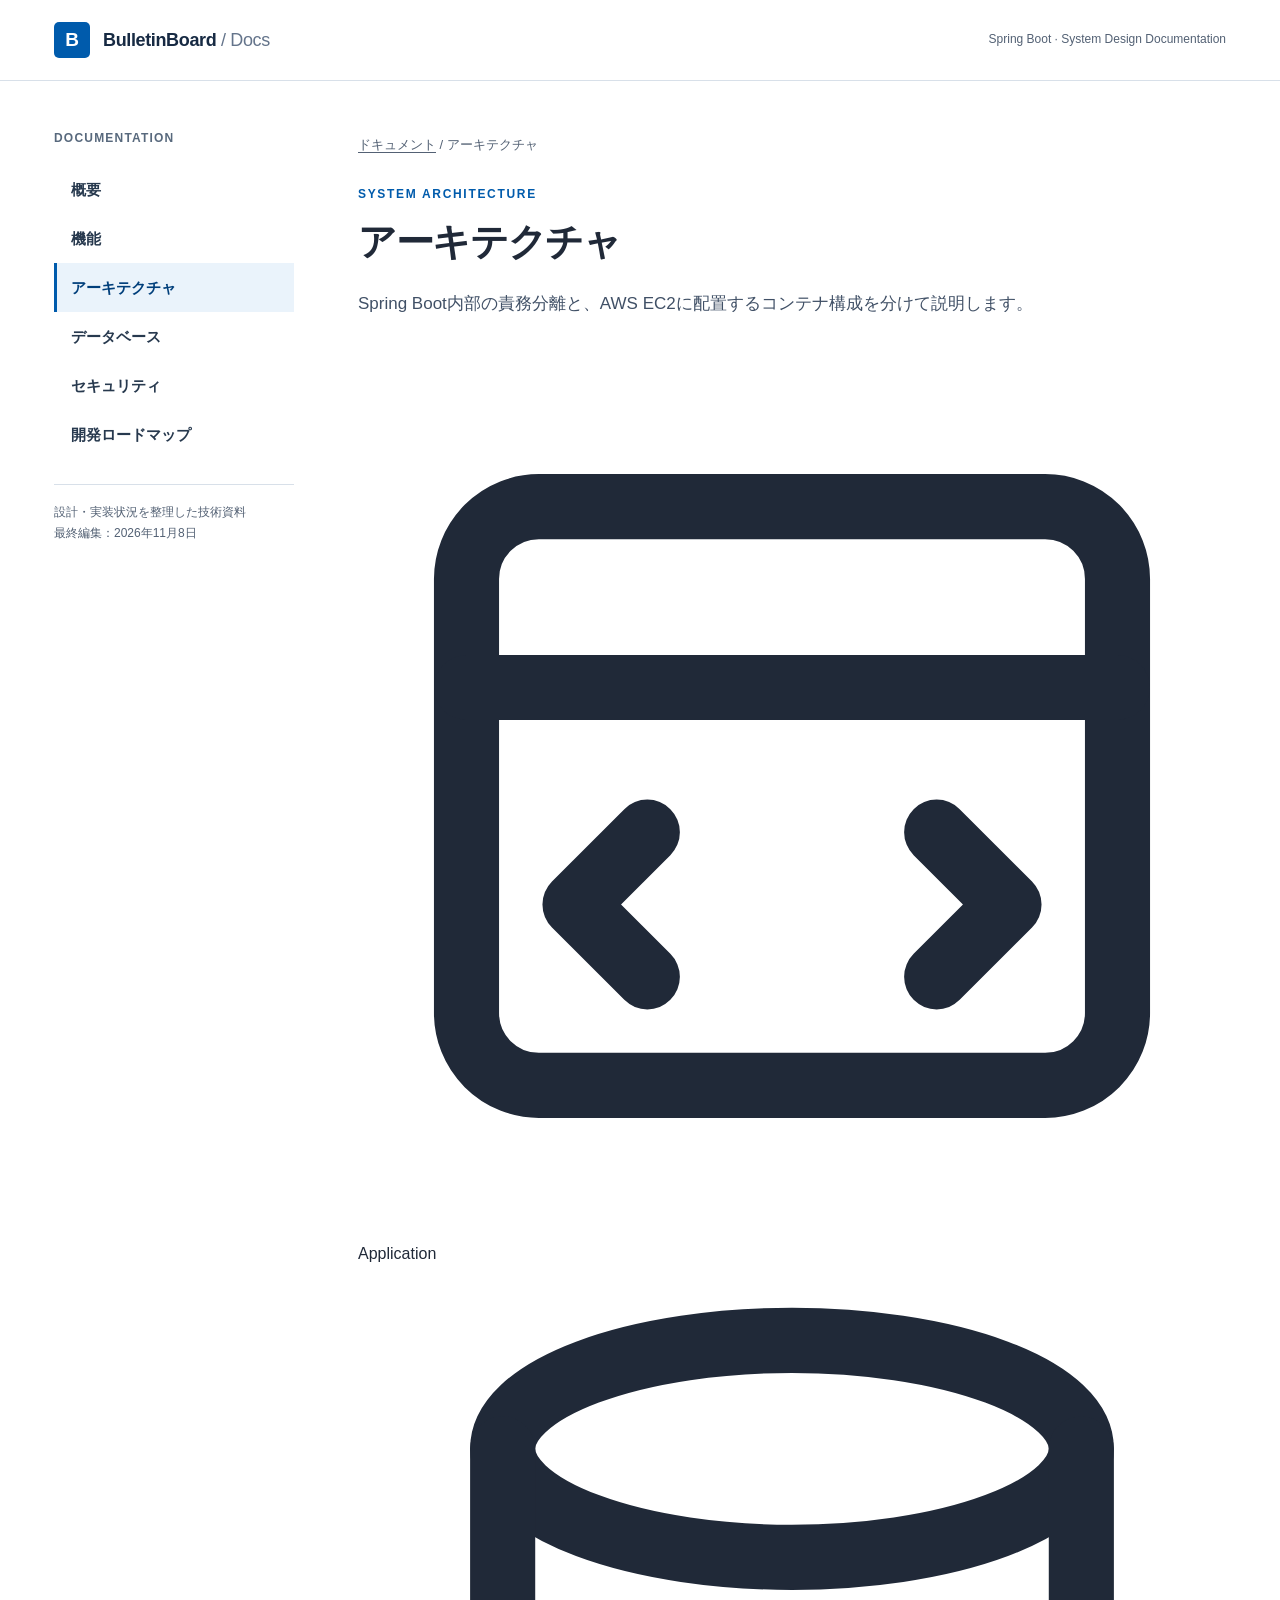
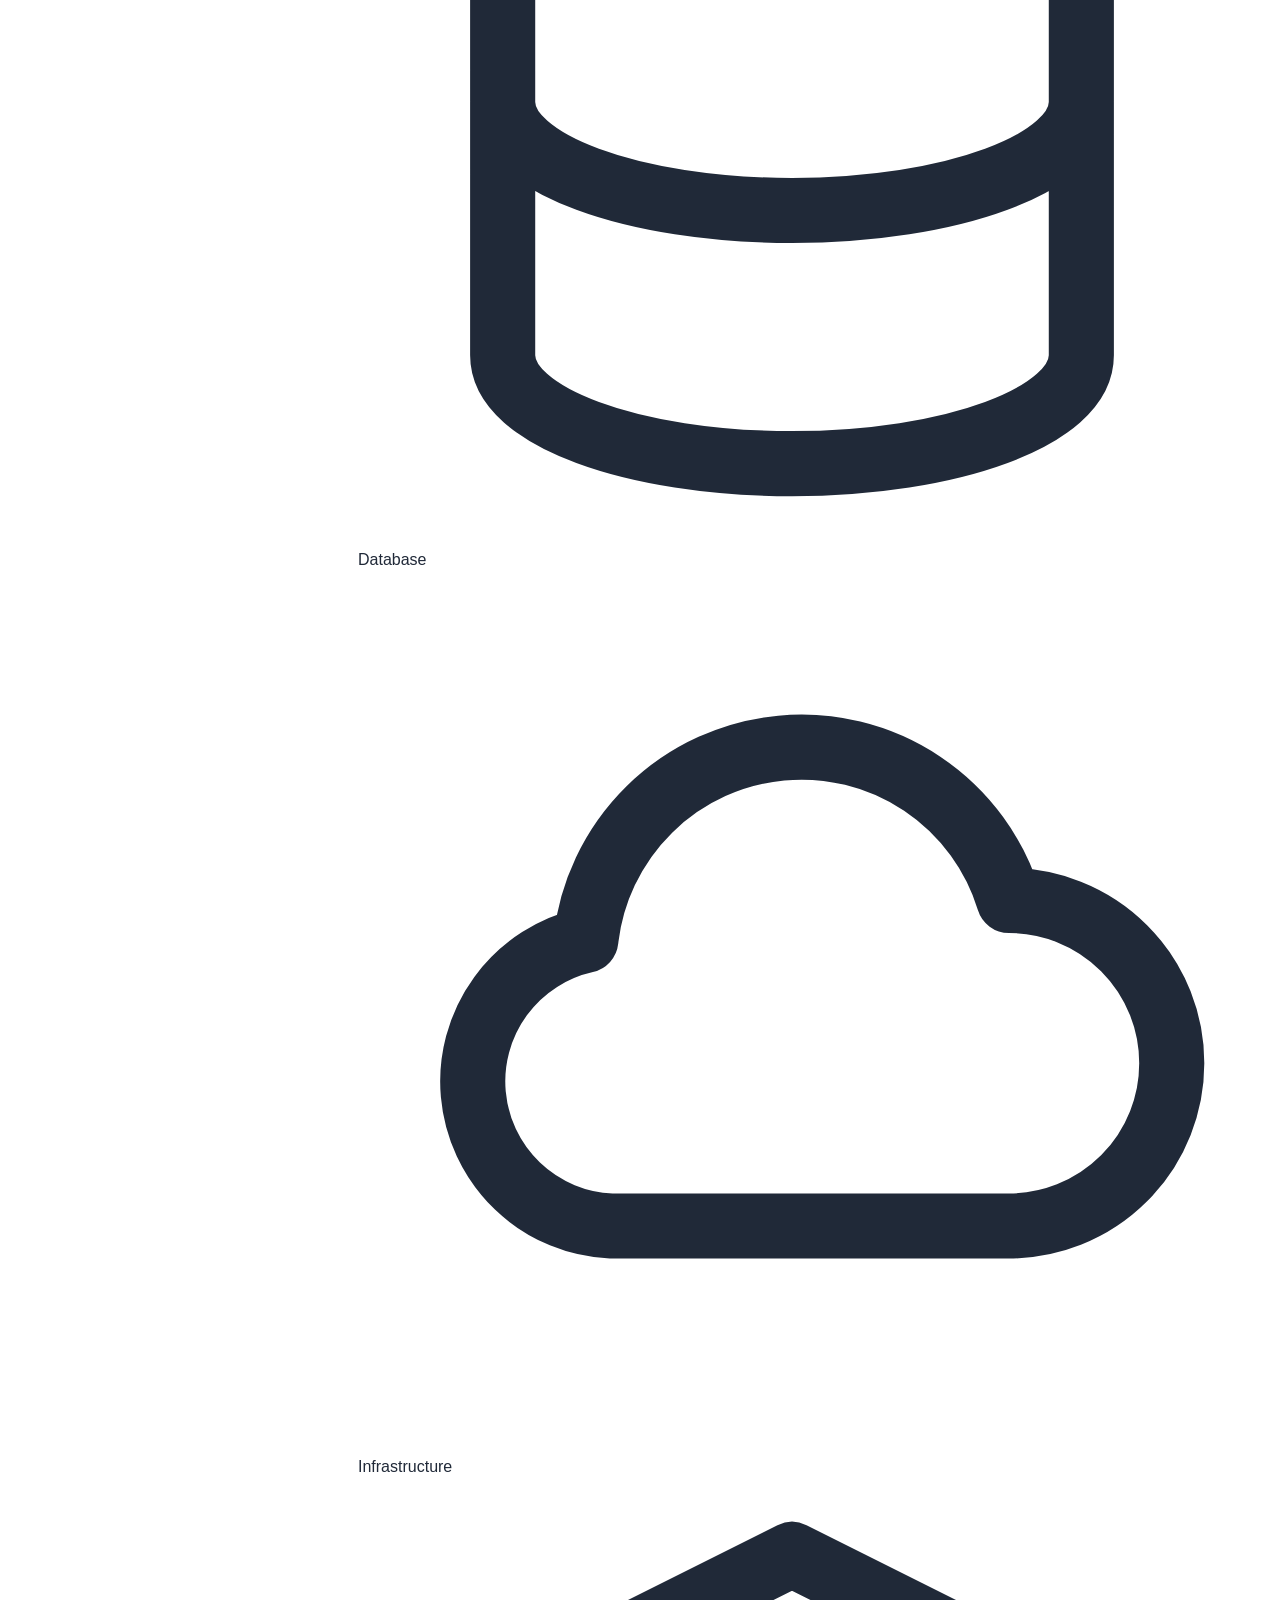
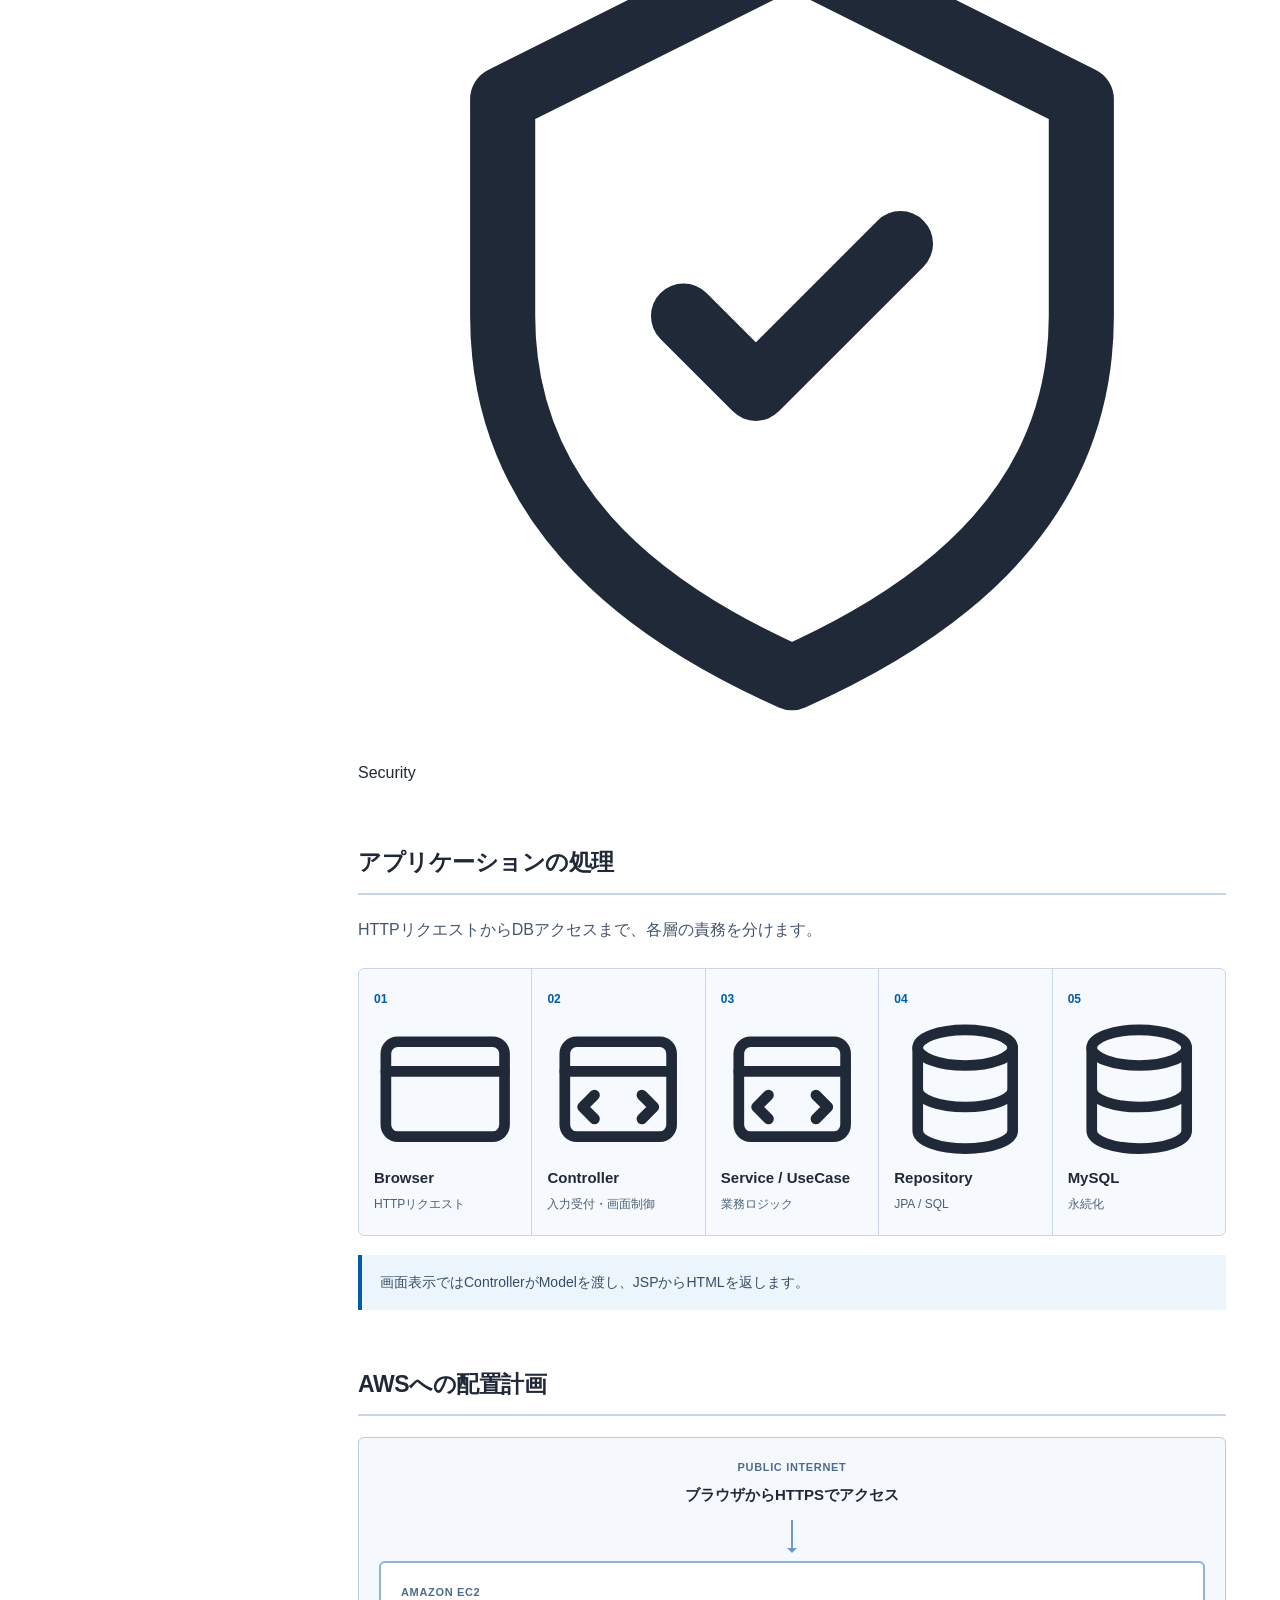
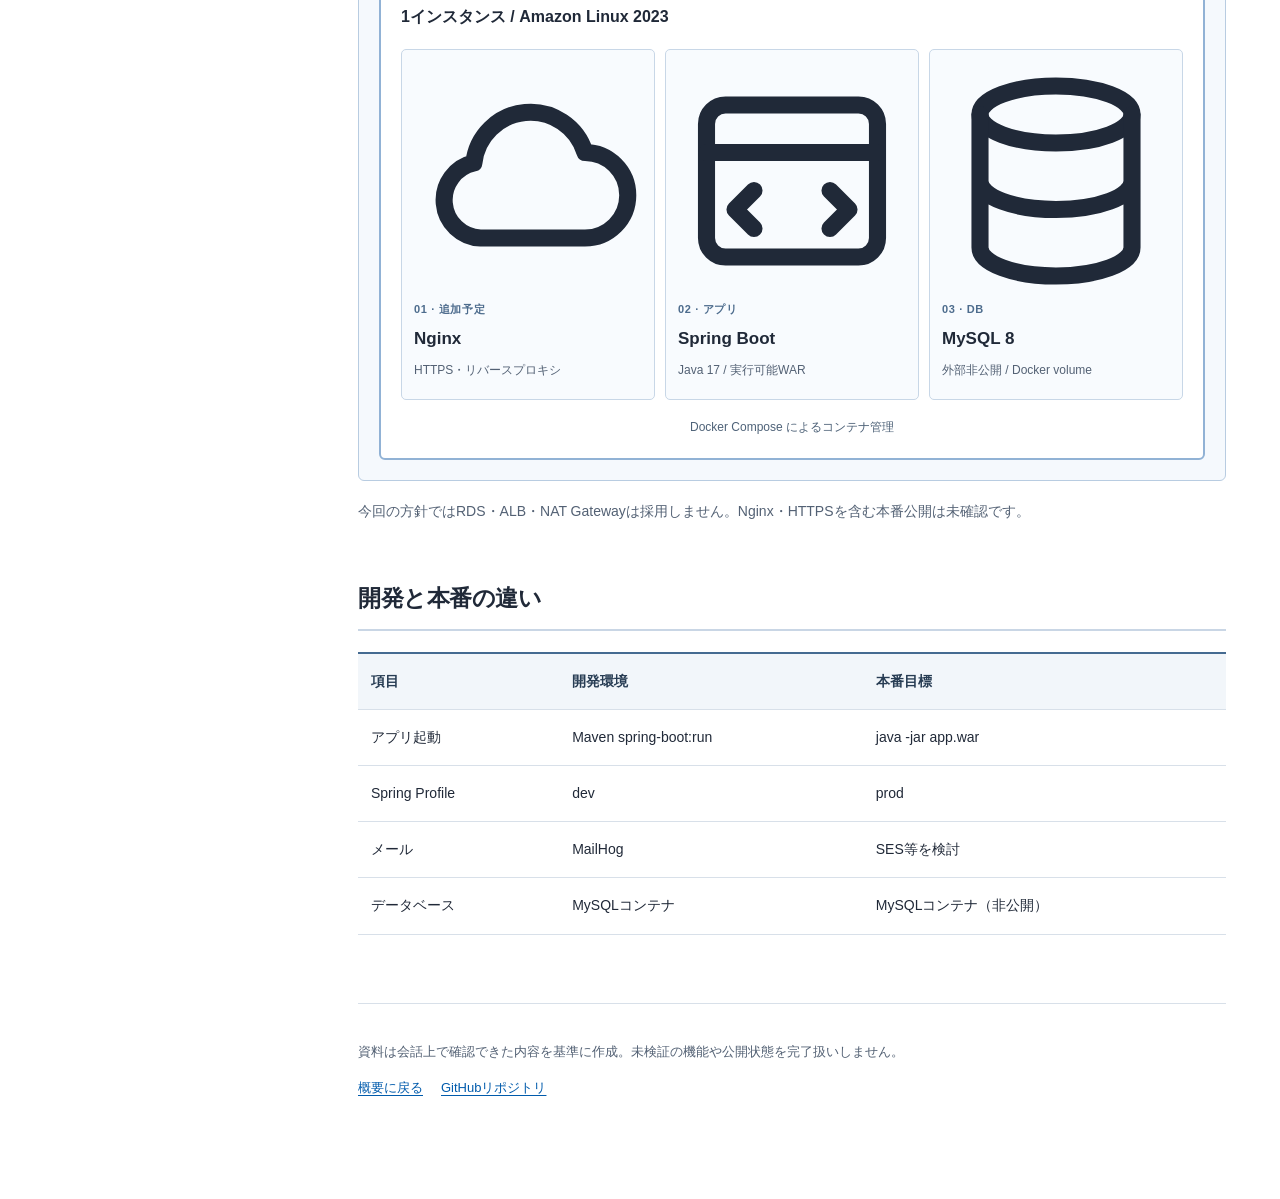
==== commit 00f11b02: "docs: visual technology categories with consistent icons and colors" ====
--- a/architecture.html
+++ b/architecture.html
@@ -1 +1 @@
-<!doctype html><html lang="ja"><head><meta charset="utf-8"><meta name="viewport" content="width=device-width,initial-scale=1"><meta name="description" content="Spring Boot内部の責務分離と、AWS EC2に配置するコンテナ構成を分けて説明します。"><title>アーキテクチャ | BulletinBoard Docs</title><link rel="stylesheet" href="style.css?v=3"></head><body><a class="skip" href="#main">本文へスキップ</a><header class="site-header"><div class="header-inner"><a class="site-logo" href="index.html"><span class="logo-mark" aria-hidden="true">B</span><span>BulletinBoard <span style="font-weight:400;color:#64748b">/ Docs</span></span></a><span class="header-meta">Spring Boot · System Design Documentation</span></div></header><div class="site-layout"><nav class="side-nav" aria-label="ドキュメントナビゲーション"><div class="side-heading">DOCUMENTATION</div><a href="index.html">概要</a><a href="features.html">機能</a><a href="architecture.html" aria-current="page">アーキテクチャ</a><a href="database.html">データベース</a><a href="security.html">セキュリティ</a><a href="roadmap.html">開発ロードマップ</a><div class="side-bottom">設計・実装状況を整理した技術資料<br>最終編集：2026年11月8日</div></nav><main class="content" id="main"><div class="breadcrumb"><a href="index.html">ドキュメント</a> / アーキテクチャ</div><div class="eyebrow">SYSTEM ARCHITECTURE</div><h1>アーキテクチャ</h1><p class="lead">Spring Boot内部の責務分離と、AWS EC2に配置するコンテナ構成を分けて説明します。</p><section class="section"><h2>アプリケーションの処理</h2><p class="section-intro">HTTPリクエストからDBアクセスまで、各層の責務を分けます。</p><div class="process" role="list"><div class="process-item" role="listitem"><span class="num">01</span><strong>Browser</strong><span>HTTPリクエスト</span></div><div class="process-item" role="listitem"><span class="num">02</span><strong>Controller</strong><span>入力受付・画面制御</span></div><div class="process-item" role="listitem"><span class="num">03</span><strong>Service / UseCase</strong><span>業務ロジック</span></div><div class="process-item" role="listitem"><span class="num">04</span><strong>Repository</strong><span>JPA / SQL</span></div><div class="process-item" role="listitem"><span class="num">05</span><strong>MySQL</strong><span>永続化</span></div></div><div class="callout">画面表示ではControllerがModelを渡し、JSPからHTMLを返します。</div></section><section class="section"><h2>AWSへの配置計画</h2><div class="infra"><div class="infra-top"><span>PUBLIC INTERNET</span><strong>ブラウザからHTTPSでアクセス</strong></div><div class="infra-line"></div><div class="infra-host"><div class="infra-heading"><span>AMAZON EC2</span><strong>1インスタンス / Amazon Linux 2023</strong></div><div class="infra-services"><div><span>01 · 追加予定</span><strong>Nginx</strong><small>HTTPS・リバースプロキシ</small></div><div><span>02 · アプリ</span><strong>Spring Boot</strong><small>Java 17 / 実行可能WAR</small></div><div><span>03 · DB</span><strong>MySQL 8</strong><small>外部非公開 / Docker volume</small></div></div><div class="infra-bottom">Docker Compose によるコンテナ管理</div></div></div><p class="note-text">今回の方針ではRDS・ALB・NAT Gatewayは採用しません。Nginx・HTTPSを含む本番公開は未確認です。</p></section><section class="section"><h2>開発と本番の違い</h2><div class="table-scroll"><table><thead><tr><th>項目</th><th>開発環境</th><th>本番目標</th></tr></thead><tbody><tr><td>アプリ起動</td><td>Maven spring-boot:run</td><td>java -jar app.war</td></tr><tr><td>Spring Profile</td><td>dev</td><td>prod</td></tr><tr><td>メール</td><td>MailHog</td><td>SES等を検討</td></tr><tr><td>データベース</td><td>MySQLコンテナ</td><td>MySQLコンテナ（非公開）</td></tr></tbody></table></div></section><footer class="site-footer"><p>資料は会話上で確認できた内容を基準に作成。未検証の機能や公開状態を完了扱いしません。</p><a href="index.html">概要に戻る</a><a href="https://github.com/hiroki0909/bulletinboard-docs">GitHubリポジトリ</a></footer></main></div></body></html>+<!doctype html><html lang="ja"><head><meta charset="utf-8"><meta name="viewport" content="width=device-width,initial-scale=1"><meta name="description" content="Spring Boot内部の責務分離と、AWS EC2に配置するコンテナ構成を分けて説明します。"><title>アーキテクチャ | BulletinBoard Docs</title><link rel="stylesheet" href="style.css?v=4"></head><body><a class="skip" href="#main">本文へスキップ</a><header class="site-header"><div class="header-inner"><a class="site-logo" href="index.html"><span class="logo-mark" aria-hidden="true">B</span><span>BulletinBoard <span style="font-weight:400;color:#64748b">/ Docs</span></span></a><span class="header-meta">Spring Boot · System Design Documentation</span></div></header><div class="site-layout"><nav class="side-nav" aria-label="ドキュメントナビゲーション"><div class="side-heading">DOCUMENTATION</div><a href="index.html">概要</a><a href="features.html">機能</a><a href="architecture.html" aria-current="page">アーキテクチャ</a><a href="database.html">データベース</a><a href="security.html">セキュリティ</a><a href="roadmap.html">開発ロードマップ</a><div class="side-bottom">設計・実装状況を整理した技術資料<br>最終編集：2026年11月8日</div></nav><main class="content" id="main"><div class="breadcrumb"><a href="index.html">ドキュメント</a> / アーキテクチャ</div><div class="eyebrow">SYSTEM ARCHITECTURE</div><h1>アーキテクチャ</h1><p class="lead">Spring Boot内部の責務分離と、AWS EC2に配置するコンテナ構成を分けて説明します。</p><div class="tech-legend" aria-label="技術カテゴリの色分け"><span class="legend-item tech-app"><svg class="tech-icon" viewBox="0 0 24 24" aria-hidden="true" fill="none" stroke="currentColor" stroke-width="1.8" stroke-linecap="round" stroke-linejoin="round"><rect x="3" y="4" width="18" height="16" rx="2"/><path d="M3 9h18M8 13l-2 2 2 2m8-4 2 2-2 2"/></svg>Application</span><span class="legend-item tech-db"><svg class="tech-icon" viewBox="0 0 24 24" aria-hidden="true" fill="none" stroke="currentColor" stroke-width="1.8" stroke-linecap="round" stroke-linejoin="round"><ellipse cx="12" cy="5" rx="8" ry="3"/><path d="M4 5v14c0 1.7 3.6 3 8 3s8-1.3 8-3V5M4 12c0 1.7 3.6 3 8 3s8-1.3 8-3"/></svg>Database</span><span class="legend-item tech-infra"><svg class="tech-icon" viewBox="0 0 24 24" aria-hidden="true" fill="none" stroke="currentColor" stroke-width="1.8" stroke-linecap="round" stroke-linejoin="round"><path d="M7 18a4 4 0 0 1-.7-7.9A6 6 0 0 1 18 9a4.5 4.5 0 0 1 0 9H7Z"/></svg>Infrastructure</span><span class="legend-item tech-security"><svg class="tech-icon" viewBox="0 0 24 24" aria-hidden="true" fill="none" stroke="currentColor" stroke-width="1.8" stroke-linecap="round" stroke-linejoin="round"><path d="M12 2 4 6v6c0 5 3.5 8 8 10 4.5-2 8-5 8-10V6l-8-4Z"/><path d="m9 12 2 2 4-4"/></svg>Security</span></div><section class="section"><h2>アプリケーションの処理</h2><p class="section-intro">HTTPリクエストからDBアクセスまで、各層の責務を分けます。</p><div class="process" role="list"><div class="process-item tech-browser" role="listitem"><span class="num">01</span><svg class="tech-icon" viewBox="0 0 24 24" aria-hidden="true" fill="none" stroke="currentColor" stroke-width="1.8" stroke-linecap="round" stroke-linejoin="round"><rect x="2" y="4" width="20" height="16" rx="2"/><path d="M2 9h20"/></svg><strong>Browser</strong><span>HTTPリクエスト</span></div><div class="process-item tech-app" role="listitem"><span class="num">02</span><svg class="tech-icon" viewBox="0 0 24 24" aria-hidden="true" fill="none" stroke="currentColor" stroke-width="1.8" stroke-linecap="round" stroke-linejoin="round"><rect x="3" y="4" width="18" height="16" rx="2"/><path d="M3 9h18M8 13l-2 2 2 2m8-4 2 2-2 2"/></svg><strong>Controller</strong><span>入力受付・画面制御</span></div><div class="process-item tech-app" role="listitem"><span class="num">03</span><svg class="tech-icon" viewBox="0 0 24 24" aria-hidden="true" fill="none" stroke="currentColor" stroke-width="1.8" stroke-linecap="round" stroke-linejoin="round"><rect x="3" y="4" width="18" height="16" rx="2"/><path d="M3 9h18M8 13l-2 2 2 2m8-4 2 2-2 2"/></svg><strong>Service / UseCase</strong><span>業務ロジック</span></div><div class="process-item tech-db" role="listitem"><span class="num">04</span><svg class="tech-icon" viewBox="0 0 24 24" aria-hidden="true" fill="none" stroke="currentColor" stroke-width="1.8" stroke-linecap="round" stroke-linejoin="round"><ellipse cx="12" cy="5" rx="8" ry="3"/><path d="M4 5v14c0 1.7 3.6 3 8 3s8-1.3 8-3V5M4 12c0 1.7 3.6 3 8 3s8-1.3 8-3"/></svg><strong>Repository</strong><span>JPA / SQL</span></div><div class="process-item tech-db" role="listitem"><span class="num">05</span><svg class="tech-icon" viewBox="0 0 24 24" aria-hidden="true" fill="none" stroke="currentColor" stroke-width="1.8" stroke-linecap="round" stroke-linejoin="round"><ellipse cx="12" cy="5" rx="8" ry="3"/><path d="M4 5v14c0 1.7 3.6 3 8 3s8-1.3 8-3V5M4 12c0 1.7 3.6 3 8 3s8-1.3 8-3"/></svg><strong>MySQL</strong><span>永続化</span></div></div><div class="callout">画面表示ではControllerがModelを渡し、JSPからHTMLを返します。</div></section><section class="section"><h2>AWSへの配置計画</h2><div class="infra"><div class="infra-top"><span>PUBLIC INTERNET</span><strong>ブラウザからHTTPSでアクセス</strong></div><div class="infra-line"></div><div class="infra-host"><div class="infra-heading"><span>AMAZON EC2</span><strong>1インスタンス / Amazon Linux 2023</strong></div><div class="infra-services"><div class="tech-infra"><svg class="tech-icon" viewBox="0 0 24 24" aria-hidden="true" fill="none" stroke="currentColor" stroke-width="1.8" stroke-linecap="round" stroke-linejoin="round"><path d="M7 18a4 4 0 0 1-.7-7.9A6 6 0 0 1 18 9a4.5 4.5 0 0 1 0 9H7Z"/></svg><span>01 · 追加予定</span><strong>Nginx</strong><small>HTTPS・リバースプロキシ</small></div><div class="tech-app"><svg class="tech-icon" viewBox="0 0 24 24" aria-hidden="true" fill="none" stroke="currentColor" stroke-width="1.8" stroke-linecap="round" stroke-linejoin="round"><rect x="3" y="4" width="18" height="16" rx="2"/><path d="M3 9h18M8 13l-2 2 2 2m8-4 2 2-2 2"/></svg><span>02 · アプリ</span><strong>Spring Boot</strong><small>Java 17 / 実行可能WAR</small></div><div class="tech-db"><svg class="tech-icon" viewBox="0 0 24 24" aria-hidden="true" fill="none" stroke="currentColor" stroke-width="1.8" stroke-linecap="round" stroke-linejoin="round"><ellipse cx="12" cy="5" rx="8" ry="3"/><path d="M4 5v14c0 1.7 3.6 3 8 3s8-1.3 8-3V5M4 12c0 1.7 3.6 3 8 3s8-1.3 8-3"/></svg><span>03 · DB</span><strong>MySQL 8</strong><small>外部非公開 / Docker volume</small></div></div><div class="infra-bottom">Docker Compose によるコンテナ管理</div></div></div><p class="note-text">今回の方針ではRDS・ALB・NAT Gatewayは採用しません。Nginx・HTTPSを含む本番公開は未確認です。</p></section><section class="section"><h2>開発と本番の違い</h2><div class="table-scroll"><table><thead><tr><th>項目</th><th>開発環境</th><th>本番目標</th></tr></thead><tbody><tr><td>アプリ起動</td><td>Maven spring-boot:run</td><td>java -jar app.war</td></tr><tr><td>Spring Profile</td><td>dev</td><td>prod</td></tr><tr><td>メール</td><td>MailHog</td><td>SES等を検討</td></tr><tr><td>データベース</td><td>MySQLコンテナ</td><td>MySQLコンテナ（非公開）</td></tr></tbody></table></div></section><footer class="site-footer"><p>資料は会話上で確認できた内容を基準に作成。未検証の機能や公開状態を完了扱いしません。</p><a href="index.html">概要に戻る</a><a href="https://github.com/hiroki0909/bulletinboard-docs">GitHubリポジトリ</a></footer></main></div></body></html>
--- a/style.css
+++ b/style.css
@@ -1,13 +1,6 @@
 @charset "UTF-8";
-:root{color-scheme:light;--ink:#17212f;--muted:#4b596b;--line:#d6dde5;--blue:#005bac;--blue-dark:#003d79;--pale:#eef5fc;--surface:#fff;--subtle:#f5f7f9;--green:#17663e;--orange:#805000}
-*{box-sizing:border-box}html{scroll-behavior:smooth}body{margin:0;background:#fff;color:var(--ink);font:16px/1.8 -apple-system,BlinkMacSystemFont,"Hiragino Kaku Gothic ProN","Noto Sans JP",Meiryo,sans-serif;-webkit-font-smoothing:antialiased}a{color:var(--blue);text-decoration:underline;text-underline-offset:3px}a:hover{color:var(--blue-dark);text-decoration-thickness:2px}a:focus-visible{outline:3px solid #f5a623;outline-offset:3px;border-radius:2px}
-.sidebar{position:fixed;inset:0 auto 0 0;width:264px;background:#f7f9fc;border-right:1px solid var(--line);padding:29px 18px;overflow-y:auto}.brand{font-size:19px;font-weight:800;letter-spacing:-.02em;padding:0 12px 23px;border-bottom:1px solid var(--line);margin-bottom:18px}.brand small{display:block;color:var(--muted);font-size:11px;font-weight:600;letter-spacing:.08em;margin-top:3px}.nav a{display:block;padding:12px 15px;border-radius:4px;color:#26364b;margin:3px 0;font-weight:600;text-decoration:none;border-left:4px solid transparent}.nav a:hover{background:#e9f1f9;color:var(--blue-dark)}.nav a.active{background:#e5f0fa;color:var(--blue-dark);border-left-color:var(--blue);font-weight:800}.mobilebar{display:none}
-.main{width:min(100% - 264px,1000px);margin-left:264px;padding:45px 64px 110px;max-width:none}.eyebrow{color:#42546a;font-size:12px;letter-spacing:.11em;font-weight:800;text-transform:uppercase;margin-bottom:9px}h1{font-size:clamp(30px,3.1vw,40px);letter-spacing:-.035em;line-height:1.4;margin:4px 0 18px;font-weight:800}h2{font-size:24px;line-height:1.5;margin:58px 0 20px;padding:0 0 12px;border-bottom:2px solid #cfd9e5;letter-spacing:-.02em}h3{font-size:18px;line-height:1.5;margin:0 0 10px}.lead{font-size:17px;line-height:1.95;color:#34465b;max-width:820px;margin:0 0 34px}.muted{color:var(--muted)}p{margin:12px 0 18px}.grid{display:grid;grid-template-columns:repeat(2,minmax(0,1fr));gap:18px}.grid.three{grid-template-columns:repeat(3,minmax(0,1fr))}.card,.panel{background:#fff;border:1px solid var(--line);border-radius:5px;padding:23px 25px}.card p{color:var(--muted);margin:6px 0 0}.card a{font-weight:750;font-size:17px}.panel p:last-child{margin-bottom:0}
-.pill{display:inline-block;background:#eaf2fb;color:#064d8d;border:1px solid #c7daef;border-radius:3px;padding:3px 9px;font-size:12px;line-height:1.7;font-weight:700;margin:3px 5px 3px 0}.pill.orange{background:#fff6e8;color:var(--orange);border-color:#e5cda1}.pill.gray{background:#f1f3f5;color:#485669;border-color:#d9dee5}.pill.green{background:#edf8f1;color:var(--green);border-color:#b6d7c2}
-.diagram{display:flex;align-items:stretch;gap:8px;overflow-x:auto;padding:12px 3px 18px}.node{flex:1 0 145px;border:1px solid #b6c9df;border-radius:4px;padding:17px 12px;background:#f5f9fd;text-align:center;font-weight:750}.node small{display:block;font-weight:400;color:var(--muted);font-size:12px}.arrow{align-self:center;color:#3c648c;font-size:22px;flex:0 0 auto}
-table{width:100%;border-collapse:collapse;background:#fff;border-top:2px solid #52677d;border-bottom:1px solid var(--line);font-size:15px}th,td{text-align:left;border-bottom:1px solid var(--line);padding:14px 13px;vertical-align:top;overflow-wrap:anywhere}th{background:#f1f5f9;color:#24364c;font-weight:750}tr:last-child td{border-bottom:0}code,pre{font-family:ui-monospace,SFMono-Regular,Menlo,Consolas,monospace}code{font-size:.9em;overflow-wrap:anywhere}pre{background:#f4f6f9;color:#182a40;border:1px solid var(--line);border-radius:5px;padding:20px;overflow:auto;font-size:13px;line-height:1.7}.note{border-left:4px solid var(--blue);background:#eef5fc;padding:17px 20px;margin:26px 0}.footer{border-top:1px solid var(--line);padding-top:20px;color:#566479;font-size:13px;margin-top:65px}
-.visual{background:#fff;border:1px solid var(--line);border-radius:5px;padding:25px;margin:20px 0 30px}.visual-title{font-size:17px;font-weight:800;margin:0 0 21px;padding-bottom:12px;border-bottom:1px solid #e2e7ed}.visual-caption{color:var(--muted);font-size:13px;margin-top:18px}.flowline{display:flex;align-items:stretch;gap:8px;overflow-x:auto;padding:4px 2px 12px}.flowbox{min-width:138px;flex:1 0 138px;border:1px solid #bccddd;background:#f7fafc;border-radius:4px;padding:17px 11px;text-align:center;display:flex;flex-direction:column;align-items:center;justify-content:center;gap:5px;min-height:112px}.flowbox strong{font-size:15px;line-height:1.45}.flowbox small{font-size:12px;color:#47586d;line-height:1.55}.flowbox.blue{background:#eaf3fc;border-color:#84afd8}.flowbox.done{background:#edf8f1;border-color:#a5d1b5}.flowbox.doing{background:#fff7e9;border-color:#d9b874}.flowbox.planned{border-style:dashed;background:#fafbfc}.flowbox.private{background:#f2f5f8;border:1px dashed #8c9cae}.flowicon{font-size:11px;color:#005bac;font-weight:800}.flowarrow{color:#456d96;font-size:24px;flex:0 0 18px;align-self:center;text-align:center}.flow-return{background:#f3f6fa;border-left:3px solid #8ba9c7;color:#33485f;padding:12px 16px;margin-top:15px;font-size:14px}.branchgrid{display:grid;grid-template-columns:repeat(2,minmax(0,1fr));gap:14px;margin-top:17px}.branch{border:1px solid var(--line);border-radius:4px;padding:16px;display:flex;flex-direction:column;align-items:flex-start}.branch strong{font-size:15px}.branch small{color:var(--muted);font-size:13px}.infra-frame{border:2px solid #a5bdd7;background:#f7fafd;border-radius:5px;padding:17px}.infra-frame.inner{border:1px dashed #9db4cd;background:#fff}.infra-label{font-size:13px;font-weight:800;color:#244e7c;margin-bottom:13px}.er-grid{display:grid;grid-template-columns:minmax(0,1fr) 110px minmax(0,1fr);gap:12px;align-items:center}.er-entity{border:1px solid #a9bfd7;border-radius:4px;overflow:hidden;background:#fff}.er-head{background:#e9f2fb;color:#194b7c;padding:10px 12px;font-weight:800}.er-head span{float:right;color:#42566b;font-size:11px;font-weight:400}.er-field{padding:7px 12px;border-top:1px solid #e0e7ef;font-family:ui-monospace,SFMono-Regular,Menlo,monospace;font-size:12px;overflow-wrap:anywhere}.er-links{display:flex;flex-direction:column;gap:27px;text-align:center;color:#365f8a;font-size:13px;font-weight:700}.er-links small{display:block;font-weight:400;color:var(--muted)}.er-stack{display:flex;flex-direction:column;gap:8px}.er-connector{text-align:center;font-size:12px;color:#365f8a}.step-tag{font-size:11px;color:#425b76;font-weight:800}
-ol,ul{padding-left:1.5em}li{margin:9px 0}::selection{background:#d5e8ff;color:#162e4d}
-@media(max-width:1100px){.main{padding:35px 34px 85px}.grid.three{grid-template-columns:1fr}.er-grid{grid-template-columns:1fr}.er-links{flex-direction:row;justify-content:space-around;gap:10px}}
-@media(max-width:800px){.sidebar{display:none}.mobilebar{display:flex;overflow-x:auto;gap:5px;padding:11px 13px;background:#fff;position:sticky;top:0;z-index:3;border-bottom:1px solid var(--line)}.mobilebar a{white-space:nowrap;padding:8px 11px;text-decoration:none;font-weight:700;font-size:14px}.main{width:100%;margin:0;padding:32px 22px 80px}.grid{grid-template-columns:1fr}.branchgrid{grid-template-columns:1fr}h2{margin-top:45px}.visual{padding:17px}.flowline{flex-direction:row}.flowarrow{transform:none}}
-@media(max-width:430px){.main{padding:26px 16px 65px}.card,.panel{padding:17px}.visual{padding:13px}h1{font-size:29px}h2{font-size:21px}.lead{font-size:16px}th,td{padding:11px 8px;font-size:13px}}
+:root{--text:#202938;--muted:#536174;--border:#d8e0e9;--blue:#005bac;--navy:#12365c;--light:#f3f7fb;--surface:#fff;--success:#146c43;--warning:#8c5a13}
+*{box-sizing:border-box}html{scroll-behavior:smooth}body{margin:0;background:#fff;color:var(--text);font:16px/1.8 -apple-system,BlinkMacSystemFont,"Noto Sans JP","Hiragino Kaku Gothic ProN",Meiryo,sans-serif}a{color:var(--blue);text-underline-offset:3px}a:hover{color:#003e7b}a:focus-visible{outline:3px solid #e89d16;outline-offset:3px}.skip{position:absolute;top:-80px;left:10px;background:#fff;padding:12px;z-index:100}.skip:focus{top:10px}.site-header{border-bottom:1px solid var(--border);background:#fff}.header-inner{max-width:1240px;margin:auto;padding:22px 34px;display:flex;align-items:center;justify-content:space-between;gap:16px}.site-logo{display:flex;gap:13px;align-items:center;color:#172a43;text-decoration:none;font-weight:800;font-size:18px;letter-spacing:-.02em}.logo-mark{width:36px;height:36px;background:#005bac;color:white;display:grid;place-items:center;border-radius:5px;font-size:19px}.header-meta{font-size:12px;color:var(--muted)}.site-layout{max-width:1240px;margin:auto;display:grid;grid-template-columns:240px minmax(0,1fr);gap:64px;padding:0 34px}.side-nav{padding-top:47px;align-self:start;position:sticky;top:12px}.side-heading{font-size:12px;font-weight:800;color:#58697d;letter-spacing:.1em;margin-bottom:15px}.side-nav a{display:block;padding:11px 14px;border-left:3px solid transparent;color:#27394e;text-decoration:none;font-weight:600;font-size:15px}.side-nav a:hover{background:#f0f5fa}.side-nav a[aria-current="page"]{border-color:var(--blue);background:#eaf3fb;color:#003f7b}.side-bottom{border-top:1px solid var(--border);margin-top:25px;padding-top:17px;font-size:12px;color:var(--muted)}.content{min-width:0;padding:52px 0 100px}.breadcrumb{font-size:13px;color:var(--muted);margin-bottom:28px}.breadcrumb a{color:var(--muted)}.eyebrow{font-size:12px;color:#005bac;letter-spacing:.14em;font-weight:800}.content h1{font-size:clamp(30px,3vw,42px);line-height:1.4;letter-spacing:-.035em;margin:9px 0 18px}.lead{max-width:730px;font-size:17px;line-height:1.95;color:#405066;margin:0 0 42px}.section{margin-top:58px}.section h2{font-size:23px;line-height:1.45;letter-spacing:-.02em;margin:0 0 21px;padding-bottom:13px;border-bottom:2px solid #c9d6e5}.section-intro{color:#45566c;max-width:680px;margin:0 0 24px}.hero-stats{display:grid;grid-template-columns:repeat(3,minmax(0,1fr));border:1px solid var(--border);border-radius:7px;overflow:hidden}.hero-stats>div{padding:20px 19px;border-right:1px solid var(--border);display:flex;flex-direction:column;gap:5px}.hero-stats>div:last-child{border:0}.hero-stats span,.kicker{font-size:11px;font-weight:800;color:#56708b;letter-spacing:.08em}.hero-stats strong{font-size:18px;line-height:1.45}.hero-stats small{font-size:12px;color:var(--muted)}.process{display:flex;gap:0;align-items:stretch;border:1px solid #c8d6e6;border-radius:6px;overflow-x:auto;background:#f6f9fd}.process-item{min-width:150px;flex:1;display:flex;flex-direction:column;padding:20px 15px;border-right:1px solid #c8d6e6;gap:7px;position:relative}.process-item:last-child{border:0}.process-item strong{font-size:15px;line-height:1.4}.process-item>span:last-child{font-size:12px;color:#4c6076;line-height:1.6}.num{font-size:12px;font-weight:800;color:#005bac}.callout{margin-top:19px;background:#edf5fc;border-left:4px solid #005bac;padding:15px 18px;font-size:14px;color:#344d67}.link-grid{display:grid;grid-template-columns:repeat(2,minmax(0,1fr));gap:14px}.link-tile{border:1px solid var(--border);border-radius:5px;padding:21px;display:grid;grid-template-columns:1fr auto;gap:6px;text-decoration:none;color:var(--text)}.link-tile:hover{background:#f4f8fc;border-color:#8bb1d9}.link-tile .tile-index{grid-column:1/-1;color:#005bac;font-size:12px;font-weight:800}.link-tile strong{font-size:18px}.link-tile>span:nth-last-child(2){grid-column:1;grid-row:3;color:var(--muted);font-size:13px}.tile-arrow{grid-column:2;grid-row:2/4;font-size:22px;color:#005bac;align-self:center}.split{display:grid;grid-template-columns:1fr 1fr;gap:16px}.info-card{border:1px solid var(--border);padding:22px;border-radius:5px}.info-card h3{font-size:17px;margin:7px 0}.info-card p{color:var(--muted);margin:0;font-size:14px}.feature-list{border-top:1px solid var(--border)}.feature-row{display:flex;gap:18px;align-items:flex-start;border-bottom:1px solid var(--border);padding:20px 5px}.feature-number{font-size:13px;font-weight:800;color:#005bac;min-width:27px}.feature-row h3{margin:0 0 5px;font-size:17px}.feature-row p{margin:0;color:var(--muted);font-size:14px}.feature-meta{font-size:12px;color:#4c5c6f;margin-left:auto;min-width:112px;text-align:right}.infra{border:1px solid #b8cce1;border-radius:6px;padding:20px;background:#f5f9fd}.infra-top{text-align:center;display:flex;flex-direction:column;gap:3px}.infra-top span,.infra-heading span,.infra-services span{font-size:11px;letter-spacing:.06em;font-weight:800;color:#4d6c8d}.infra-top strong{font-size:15px}.infra-line{height:29px;width:2px;background:#6e9bc6;margin:12px auto;position:relative}.infra-line:after{content:"";position:absolute;bottom:0;left:-4px;border:5px solid transparent;border-top-color:#6e9bc6;transform:translateY(9px)}.infra-host{border:2px solid #91b2d5;background:white;border-radius:6px;padding:20px}.infra-heading{display:flex;flex-direction:column;margin-bottom:17px}.infra-heading strong{font-size:16px}.infra-services{display:grid;grid-template-columns:repeat(3,1fr);gap:10px}.infra-services>div{border:1px solid #c8d7e7;border-radius:5px;padding:17px 12px;display:flex;flex-direction:column;gap:5px;background:#f8fbfe}.infra-services strong{font-size:17px}.infra-services small{font-size:12px;color:var(--muted)}.infra-bottom{text-align:center;color:#4e6278;font-size:12px;padding-top:17px}.note-text{font-size:14px;color:var(--muted);margin-top:18px}.table-scroll{overflow-x:auto}table{width:100%;border-collapse:collapse;min-width:570px;font-size:14px}th,td{text-align:left;padding:15px 13px;border-bottom:1px solid var(--border);vertical-align:top}th{background:#f2f6fa;border-top:2px solid #456b91;color:#273c53}code,pre{font-family:ui-monospace,SFMono-Regular,Menlo,monospace}pre{overflow-x:auto;background:#f3f6f9;padding:20px;border:1px solid var(--border);font-size:14px}.er-diagram{display:grid;grid-template-columns:minmax(0,1fr) 130px minmax(0,1fr);align-items:center;gap:16px;background:#f7fafc;border:1px solid var(--border);padding:24px;border-radius:5px}.entity-table{border:1px solid #9db8d3;border-radius:5px;overflow:hidden;background:white;min-width:0}.entity-title{background:#dfeefa;color:#174b7b;padding:11px 13px;font-weight:800}.entity-title small{display:block;font-weight:400;font-size:12px}.entity-table>div:not(.entity-title){padding:8px 13px;border-top:1px solid #e3ebf3;font-size:13px;overflow-wrap:anywhere}.entity-table b{font-size:11px;color:#005bac}.er-rel{display:flex;flex-direction:column;gap:6px;align-items:center;text-align:center;color:#395d82;font-size:12px;font-weight:700}.er-rel span:nth-child(2){font-weight:400}.er-stroke{height:2px;width:100%;background:#7fa2c5}.entity-group{display:flex;flex-direction:column;gap:12px}.er-rel.vertical{padding:4px}.security-zones{display:grid;grid-template-columns:1fr 20px 1fr 20px 1fr 20px 1fr;gap:7px;align-items:stretch}.zone{min-width:0;border:1px solid #c4d3e3;background:#f7fafc;padding:15px 10px;border-radius:5px;display:flex;flex-direction:column;gap:7px}.zone span{font-size:10px;font-weight:800;color:#4b6886}.zone strong{font-size:14px;line-height:1.4}.zone small{font-size:11px;color:var(--muted)}.zone.edge{background:#eaf4fd;border-color:#85afd8}.zone.private{background:#edf6f0;border-color:#a2c9b0}.zone-arrow{align-self:center;color:#005bac;font-size:22px;text-align:center}.warning{background:#fff8e9;border-left:4px solid #a06a16;padding:19px 22px}.warning strong{color:#67450d}.warning p{margin:8px 0 0;font-size:14px}.timeline{border-left:2px solid #b7cee4;margin-left:17px}.timeline-item{display:flex;gap:20px;position:relative;padding:0 0 28px 0;margin-left:-18px}.timeline-index{background:#eaf3fc;border:2px solid #a5c2df;color:#005bac;border-radius:50%;width:36px;height:36px;display:grid;place-items:center;flex:0 0 36px;font-size:12px;font-weight:800}.timeline-content{flex:1;padding-top:3px}.timeline-title{display:flex;gap:12px;align-items:center;justify-content:space-between}.timeline-title strong{font-size:16px}.timeline-content p{font-size:14px;color:var(--muted);margin:5px 0}.status{font-size:11px;border:1px solid #c9d3dd;padding:2px 8px;border-radius:3px;white-space:nowrap}.status.ok{color:#146c43;background:#eff9f2;border-color:#a9d4ba}.status.plan{color:#6d520d;background:#fff9e9;border-color:#ddc68b}.status.pending{color:#4d5969;background:#f2f4f6}.site-footer{border-top:1px solid var(--border);margin-top:68px;padding-top:23px;font-size:13px;color:var(--muted)}.site-footer a{margin-right:18px}
+@media(max-width:1000px){.site-layout{gap:30px;grid-template-columns:205px minmax(0,1fr);padding:0 22px}.header-inner{padding:18px 22px}.security-zones{grid-template-columns:1fr;gap:6px}.zone-arrow{transform:rotate(90deg)}.er-diagram{grid-template-columns:1fr}.er-stroke{height:20px;width:2px}}
+@media(max-width:720px){.site-layout{display:block;padding:0 19px}.side-nav{position:static;padding:13px 0;border-bottom:1px solid var(--border);display:flex;overflow-x:auto;gap:2px}.side-heading,.side-bottom{display:none}.side-nav a{white-space:nowrap;border-left:0;border-bottom:3px solid transparent;padding:9px 12px;font-size:13px}.side-nav a[aria-current="page"]{border-bottom-color:var(--blue)}.content{padding:30px 0 75px}.breadcrumb{margin-bottom:21px}.lead{font-size:16px}.section{margin-top:43px}.hero-stats,.split,.link-grid{grid-template-columns:1fr}.hero-stats>div{border-right:0;border-bottom:1px solid var(--border)}.hero-stats>div:last-child{border:0}.infra-services{grid-template-columns:1fr}.process-item{min-width:175px}.header-meta{display:none}.feature-meta{display:none}}
+@media(max-width:400px){.site-layout{padding:0 14px}.header-inner{padding:14px}.content h1{font-size:29px}.section h2{font-size:21px}}
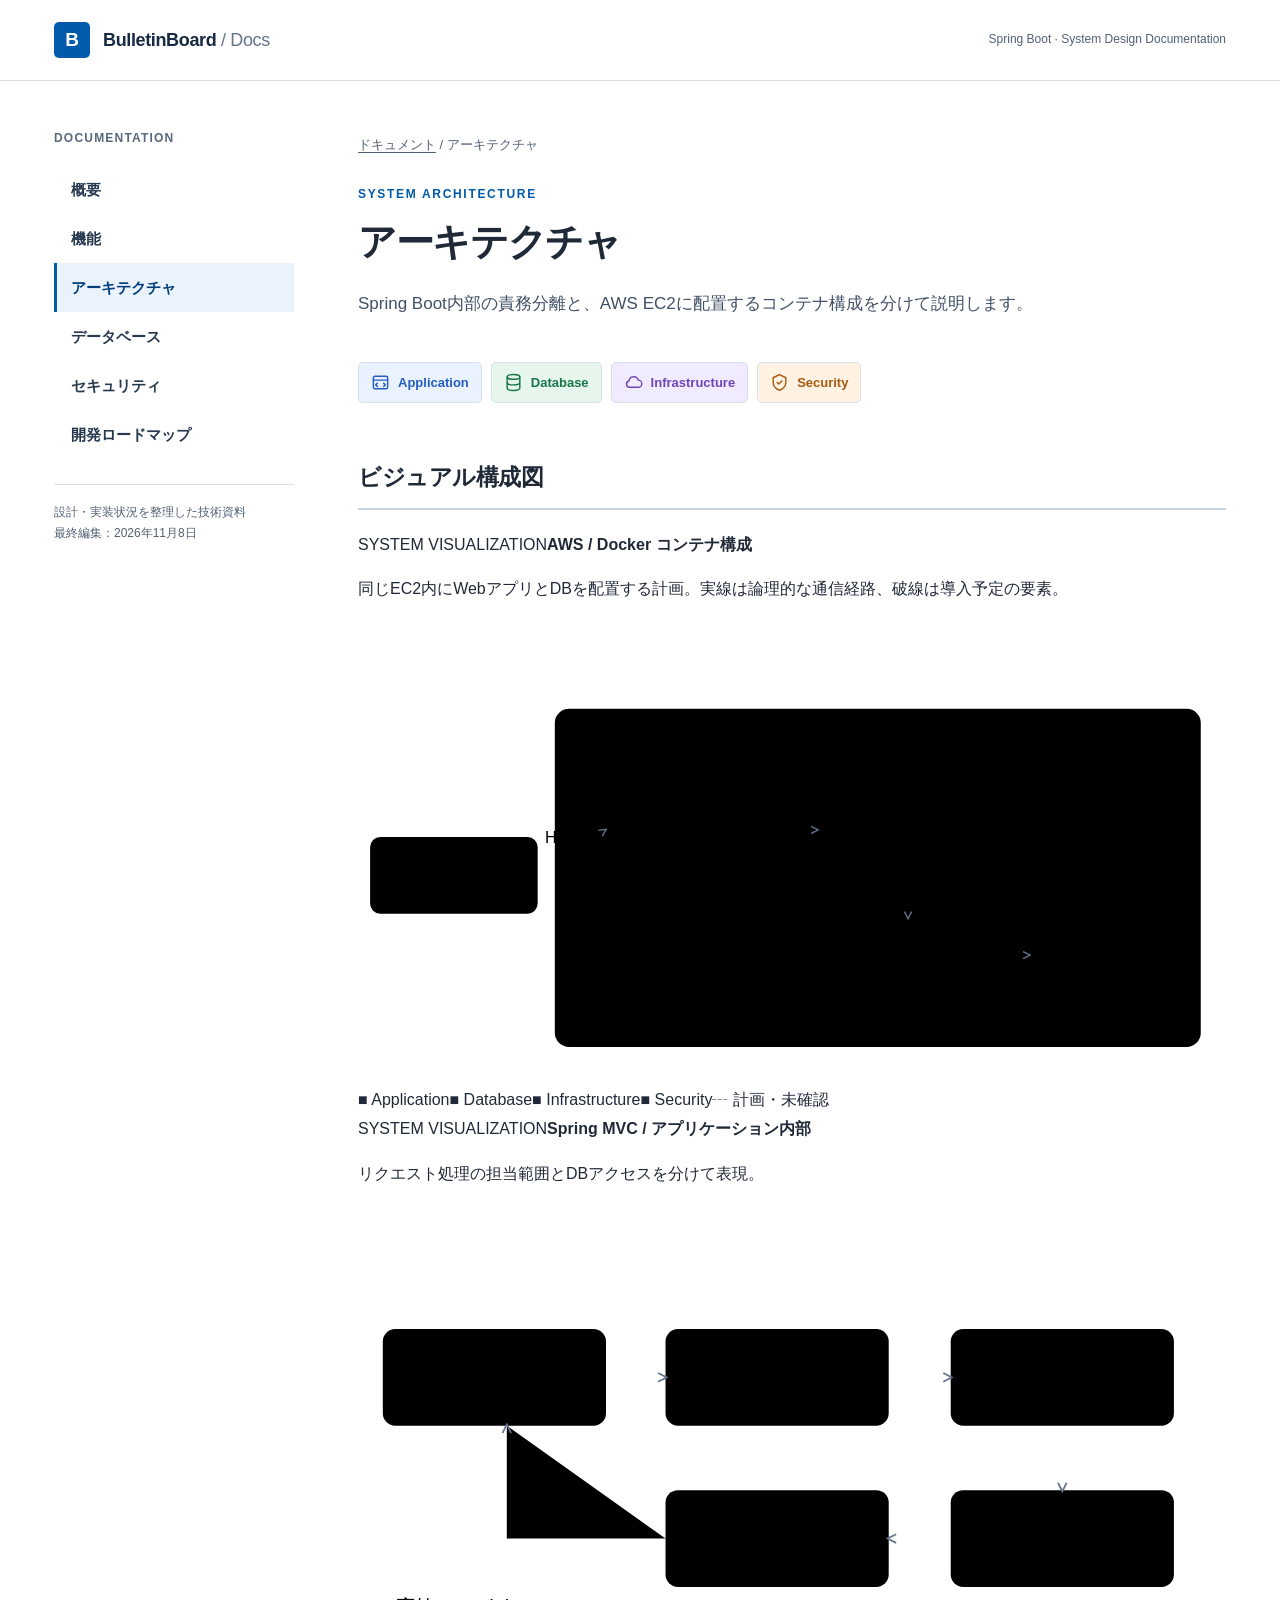
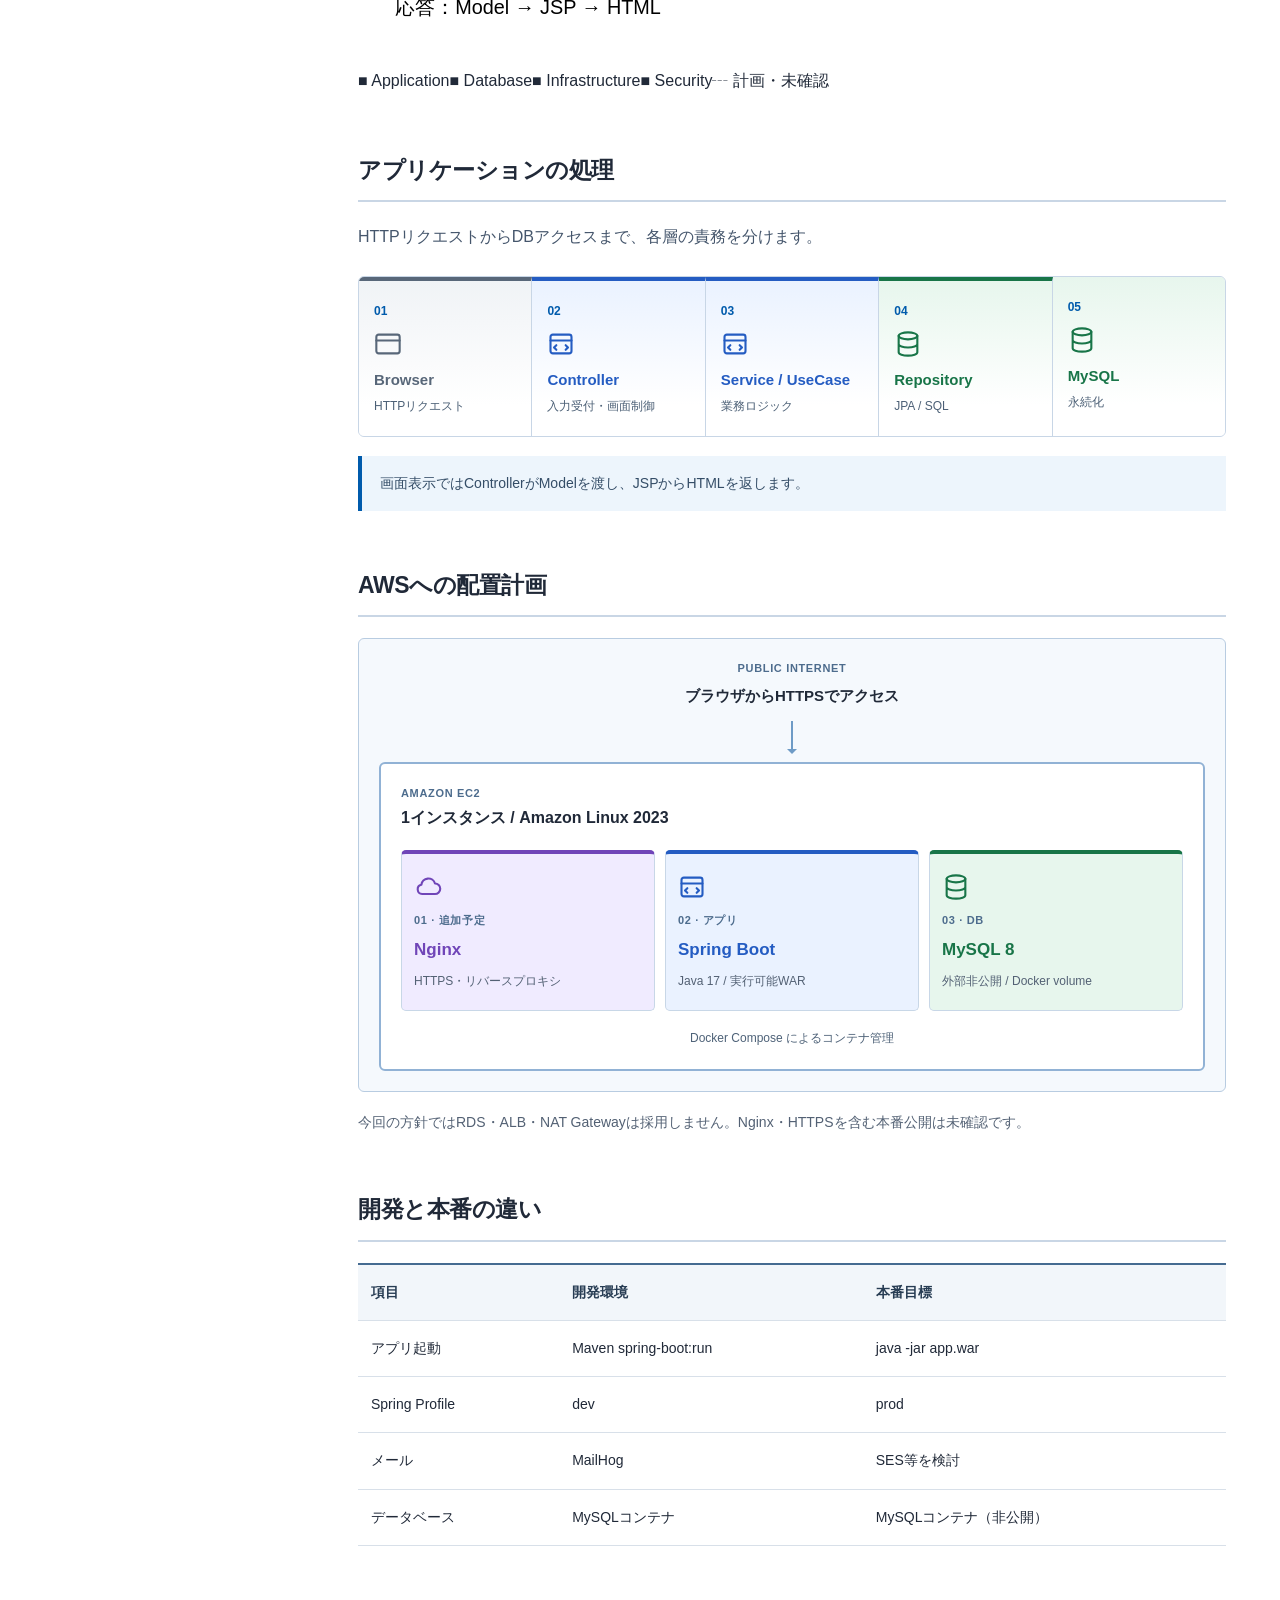
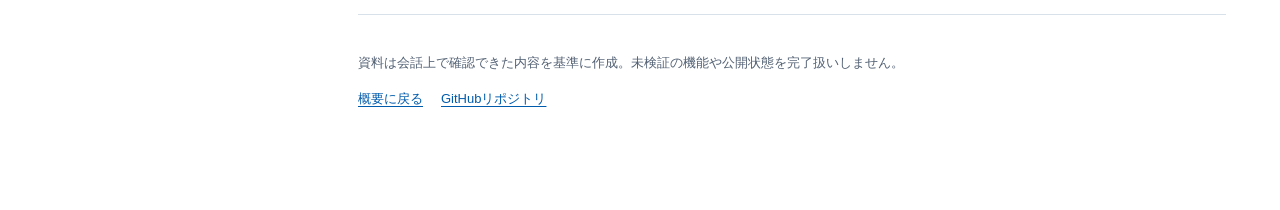
==== commit 60deed44: "docs: add full architecture diagrams with connected technology components" ====
--- a/architecture.html
+++ b/architecture.html
@@ -1 +1 @@
-<!doctype html><html lang="ja"><head><meta charset="utf-8"><meta name="viewport" content="width=device-width,initial-scale=1"><meta name="description" content="Spring Boot内部の責務分離と、AWS EC2に配置するコンテナ構成を分けて説明します。"><title>アーキテクチャ | BulletinBoard Docs</title><link rel="stylesheet" href="style.css?v=4"></head><body><a class="skip" href="#main">本文へスキップ</a><header class="site-header"><div class="header-inner"><a class="site-logo" href="index.html"><span class="logo-mark" aria-hidden="true">B</span><span>BulletinBoard <span style="font-weight:400;color:#64748b">/ Docs</span></span></a><span class="header-meta">Spring Boot · System Design Documentation</span></div></header><div class="site-layout"><nav class="side-nav" aria-label="ドキュメントナビゲーション"><div class="side-heading">DOCUMENTATION</div><a href="index.html">概要</a><a href="features.html">機能</a><a href="architecture.html" aria-current="page">アーキテクチャ</a><a href="database.html">データベース</a><a href="security.html">セキュリティ</a><a href="roadmap.html">開発ロードマップ</a><div class="side-bottom">設計・実装状況を整理した技術資料<br>最終編集：2026年11月8日</div></nav><main class="content" id="main"><div class="breadcrumb"><a href="index.html">ドキュメント</a> / アーキテクチャ</div><div class="eyebrow">SYSTEM ARCHITECTURE</div><h1>アーキテクチャ</h1><p class="lead">Spring Boot内部の責務分離と、AWS EC2に配置するコンテナ構成を分けて説明します。</p><div class="tech-legend" aria-label="技術カテゴリの色分け"><span class="legend-item tech-app"><svg class="tech-icon" viewBox="0 0 24 24" aria-hidden="true" fill="none" stroke="currentColor" stroke-width="1.8" stroke-linecap="round" stroke-linejoin="round"><rect x="3" y="4" width="18" height="16" rx="2"/><path d="M3 9h18M8 13l-2 2 2 2m8-4 2 2-2 2"/></svg>Application</span><span class="legend-item tech-db"><svg class="tech-icon" viewBox="0 0 24 24" aria-hidden="true" fill="none" stroke="currentColor" stroke-width="1.8" stroke-linecap="round" stroke-linejoin="round"><ellipse cx="12" cy="5" rx="8" ry="3"/><path d="M4 5v14c0 1.7 3.6 3 8 3s8-1.3 8-3V5M4 12c0 1.7 3.6 3 8 3s8-1.3 8-3"/></svg>Database</span><span class="legend-item tech-infra"><svg class="tech-icon" viewBox="0 0 24 24" aria-hidden="true" fill="none" stroke="currentColor" stroke-width="1.8" stroke-linecap="round" stroke-linejoin="round"><path d="M7 18a4 4 0 0 1-.7-7.9A6 6 0 0 1 18 9a4.5 4.5 0 0 1 0 9H7Z"/></svg>Infrastructure</span><span class="legend-item tech-security"><svg class="tech-icon" viewBox="0 0 24 24" aria-hidden="true" fill="none" stroke="currentColor" stroke-width="1.8" stroke-linecap="round" stroke-linejoin="round"><path d="M12 2 4 6v6c0 5 3.5 8 8 10 4.5-2 8-5 8-10V6l-8-4Z"/><path d="m9 12 2 2 4-4"/></svg>Security</span></div><section class="section"><h2>アプリケーションの処理</h2><p class="section-intro">HTTPリクエストからDBアクセスまで、各層の責務を分けます。</p><div class="process" role="list"><div class="process-item tech-browser" role="listitem"><span class="num">01</span><svg class="tech-icon" viewBox="0 0 24 24" aria-hidden="true" fill="none" stroke="currentColor" stroke-width="1.8" stroke-linecap="round" stroke-linejoin="round"><rect x="2" y="4" width="20" height="16" rx="2"/><path d="M2 9h20"/></svg><strong>Browser</strong><span>HTTPリクエスト</span></div><div class="process-item tech-app" role="listitem"><span class="num">02</span><svg class="tech-icon" viewBox="0 0 24 24" aria-hidden="true" fill="none" stroke="currentColor" stroke-width="1.8" stroke-linecap="round" stroke-linejoin="round"><rect x="3" y="4" width="18" height="16" rx="2"/><path d="M3 9h18M8 13l-2 2 2 2m8-4 2 2-2 2"/></svg><strong>Controller</strong><span>入力受付・画面制御</span></div><div class="process-item tech-app" role="listitem"><span class="num">03</span><svg class="tech-icon" viewBox="0 0 24 24" aria-hidden="true" fill="none" stroke="currentColor" stroke-width="1.8" stroke-linecap="round" stroke-linejoin="round"><rect x="3" y="4" width="18" height="16" rx="2"/><path d="M3 9h18M8 13l-2 2 2 2m8-4 2 2-2 2"/></svg><strong>Service / UseCase</strong><span>業務ロジック</span></div><div class="process-item tech-db" role="listitem"><span class="num">04</span><svg class="tech-icon" viewBox="0 0 24 24" aria-hidden="true" fill="none" stroke="currentColor" stroke-width="1.8" stroke-linecap="round" stroke-linejoin="round"><ellipse cx="12" cy="5" rx="8" ry="3"/><path d="M4 5v14c0 1.7 3.6 3 8 3s8-1.3 8-3V5M4 12c0 1.7 3.6 3 8 3s8-1.3 8-3"/></svg><strong>Repository</strong><span>JPA / SQL</span></div><div class="process-item tech-db" role="listitem"><span class="num">05</span><svg class="tech-icon" viewBox="0 0 24 24" aria-hidden="true" fill="none" stroke="currentColor" stroke-width="1.8" stroke-linecap="round" stroke-linejoin="round"><ellipse cx="12" cy="5" rx="8" ry="3"/><path d="M4 5v14c0 1.7 3.6 3 8 3s8-1.3 8-3V5M4 12c0 1.7 3.6 3 8 3s8-1.3 8-3"/></svg><strong>MySQL</strong><span>永続化</span></div></div><div class="callout">画面表示ではControllerがModelを渡し、JSPからHTMLを返します。</div></section><section class="section"><h2>AWSへの配置計画</h2><div class="infra"><div class="infra-top"><span>PUBLIC INTERNET</span><strong>ブラウザからHTTPSでアクセス</strong></div><div class="infra-line"></div><div class="infra-host"><div class="infra-heading"><span>AMAZON EC2</span><strong>1インスタンス / Amazon Linux 2023</strong></div><div class="infra-services"><div class="tech-infra"><svg class="tech-icon" viewBox="0 0 24 24" aria-hidden="true" fill="none" stroke="currentColor" stroke-width="1.8" stroke-linecap="round" stroke-linejoin="round"><path d="M7 18a4 4 0 0 1-.7-7.9A6 6 0 0 1 18 9a4.5 4.5 0 0 1 0 9H7Z"/></svg><span>01 · 追加予定</span><strong>Nginx</strong><small>HTTPS・リバースプロキシ</small></div><div class="tech-app"><svg class="tech-icon" viewBox="0 0 24 24" aria-hidden="true" fill="none" stroke="currentColor" stroke-width="1.8" stroke-linecap="round" stroke-linejoin="round"><rect x="3" y="4" width="18" height="16" rx="2"/><path d="M3 9h18M8 13l-2 2 2 2m8-4 2 2-2 2"/></svg><span>02 · アプリ</span><strong>Spring Boot</strong><small>Java 17 / 実行可能WAR</small></div><div class="tech-db"><svg class="tech-icon" viewBox="0 0 24 24" aria-hidden="true" fill="none" stroke="currentColor" stroke-width="1.8" stroke-linecap="round" stroke-linejoin="round"><ellipse cx="12" cy="5" rx="8" ry="3"/><path d="M4 5v14c0 1.7 3.6 3 8 3s8-1.3 8-3V5M4 12c0 1.7 3.6 3 8 3s8-1.3 8-3"/></svg><span>03 · DB</span><strong>MySQL 8</strong><small>外部非公開 / Docker volume</small></div></div><div class="infra-bottom">Docker Compose によるコンテナ管理</div></div></div><p class="note-text">今回の方針ではRDS・ALB・NAT Gatewayは採用しません。Nginx・HTTPSを含む本番公開は未確認です。</p></section><section class="section"><h2>開発と本番の違い</h2><div class="table-scroll"><table><thead><tr><th>項目</th><th>開発環境</th><th>本番目標</th></tr></thead><tbody><tr><td>アプリ起動</td><td>Maven spring-boot:run</td><td>java -jar app.war</td></tr><tr><td>Spring Profile</td><td>dev</td><td>prod</td></tr><tr><td>メール</td><td>MailHog</td><td>SES等を検討</td></tr><tr><td>データベース</td><td>MySQLコンテナ</td><td>MySQLコンテナ（非公開）</td></tr></tbody></table></div></section><footer class="site-footer"><p>資料は会話上で確認できた内容を基準に作成。未検証の機能や公開状態を完了扱いしません。</p><a href="index.html">概要に戻る</a><a href="https://github.com/hiroki0909/bulletinboard-docs">GitHubリポジトリ</a></footer></main></div></body></html>+<!doctype html><html lang="ja"><head><meta charset="utf-8"><meta name="viewport" content="width=device-width,initial-scale=1"><meta name="description" content="Spring Boot内部の責務分離と、AWS EC2に配置するコンテナ構成を分けて説明します。"><title>アーキテクチャ | BulletinBoard Docs</title><link rel="stylesheet" href="style.css?v=5"></head><body><a class="skip" href="#main">本文へスキップ</a><header class="site-header"><div class="header-inner"><a class="site-logo" href="index.html"><span class="logo-mark" aria-hidden="true">B</span><span>BulletinBoard <span style="font-weight:400;color:#64748b">/ Docs</span></span></a><span class="header-meta">Spring Boot · System Design Documentation</span></div></header><div class="site-layout"><nav class="side-nav" aria-label="ドキュメントナビゲーション"><div class="side-heading">DOCUMENTATION</div><a href="index.html">概要</a><a href="features.html">機能</a><a href="architecture.html" aria-current="page">アーキテクチャ</a><a href="database.html">データベース</a><a href="security.html">セキュリティ</a><a href="roadmap.html">開発ロードマップ</a><div class="side-bottom">設計・実装状況を整理した技術資料<br>最終編集：2026年11月8日</div></nav><main class="content" id="main"><div class="breadcrumb"><a href="index.html">ドキュメント</a> / アーキテクチャ</div><div class="eyebrow">SYSTEM ARCHITECTURE</div><h1>アーキテクチャ</h1><p class="lead">Spring Boot内部の責務分離と、AWS EC2に配置するコンテナ構成を分けて説明します。</p><div class="tech-legend" aria-label="技術カテゴリの色分け"><span class="legend-item tech-app"><svg class="tech-icon" viewBox="0 0 24 24" aria-hidden="true" fill="none" stroke="currentColor" stroke-width="1.8" stroke-linecap="round" stroke-linejoin="round"><rect x="3" y="4" width="18" height="16" rx="2"/><path d="M3 9h18M8 13l-2 2 2 2m8-4 2 2-2 2"/></svg>Application</span><span class="legend-item tech-db"><svg class="tech-icon" viewBox="0 0 24 24" aria-hidden="true" fill="none" stroke="currentColor" stroke-width="1.8" stroke-linecap="round" stroke-linejoin="round"><ellipse cx="12" cy="5" rx="8" ry="3"/><path d="M4 5v14c0 1.7 3.6 3 8 3s8-1.3 8-3V5M4 12c0 1.7 3.6 3 8 3s8-1.3 8-3"/></svg>Database</span><span class="legend-item tech-infra"><svg class="tech-icon" viewBox="0 0 24 24" aria-hidden="true" fill="none" stroke="currentColor" stroke-width="1.8" stroke-linecap="round" stroke-linejoin="round"><path d="M7 18a4 4 0 0 1-.7-7.9A6 6 0 0 1 18 9a4.5 4.5 0 0 1 0 9H7Z"/></svg>Infrastructure</span><span class="legend-item tech-security"><svg class="tech-icon" viewBox="0 0 24 24" aria-hidden="true" fill="none" stroke="currentColor" stroke-width="1.8" stroke-linecap="round" stroke-linejoin="round"><path d="M12 2 4 6v6c0 5 3.5 8 8 10 4.5-2 8-5 8-10V6l-8-4Z"/><path d="m9 12 2 2 4-4"/></svg>Security</span></div><section class="section visual-priority"><h2>ビジュアル構成図</h2><div class="diagram-board"><div class="diagram-board-heading"><span class="diagram-kicker">SYSTEM VISUALIZATION</span><strong>AWS / Docker コンテナ構成</strong><p>同じEC2内にWebアプリとDBを配置する計画。実線は論理的な通信経路、破線は導入予定の要素。</p></div><div class="diagram-scroll"><svg class="architecture-svg" viewBox="0 0 860 452" role="img" aria-label="AWS / Docker コンテナ構成。同じEC2内にWebアプリとDBを配置する計画。実線は論理的な通信経路、破線は導入予定の要素。" xmlns="http://www.w3.org/2000/svg"><defs><marker id="arr" markerWidth="9" markerHeight="9" refX="7" refY="4.5" orient="auto"><path d="M1 1L8 4.5L1 8" fill="none" stroke="#64748b" stroke-width="1.4"/></marker></defs><g class="svg-frame infra"><rect x="195" y="88" width="640" height="335" rx="14"/><text x="213" y="113">AWS EC2 · Amazon Linux 2023</text></g><g class="svg-frame docker"><rect x="215" y="135" width="600" height="260" rx="14"/><text x="233" y="160">Docker Compose</text></g><g class="svg-node browser"><rect x="12" y="215" width="166" height="76" rx="10"/><rect class="svg-icon-bg" x="26" y="229" width="38" height="38" rx="9"/><text class="svg-symbol" x="45" y="255" text-anchor="middle">▣</text><text class="svg-title" x="72" y="245">Browser</text><text class="svg-sub" x="72" y="266">利用者の端末</text></g><g class="svg-node infra"><rect x="245" y="170" width="170" height="76" rx="10"/><rect class="svg-icon-bg" x="259" y="184" width="38" height="38" rx="9"/><text class="svg-symbol" x="278" y="210" text-anchor="middle">☁</text><text class="svg-title" x="305" y="200">Nginx</text><text class="svg-sub" x="305" y="221">HTTPS / 導入予定</text></g><g class="svg-node app"><rect x="455" y="170" width="180" height="76" rx="10"/><rect class="svg-icon-bg" x="469" y="184" width="38" height="38" rx="9"/><text class="svg-symbol" x="488" y="210" text-anchor="middle">⌘</text><text class="svg-title" x="515" y="200">Spring Boot</text><text class="svg-sub" x="515" y="221">Java 17 · WAR</text></g><g class="svg-node db"><rect x="455" y="295" width="180" height="76" rx="10"/><rect class="svg-icon-bg" x="469" y="309" width="38" height="38" rx="9"/><text class="svg-symbol" x="488" y="335" text-anchor="middle">▤</text><text class="svg-title" x="515" y="325">MySQL 8</text><text class="svg-sub" x="515" y="346">Docker Volume</text></g><g class="svg-node security"><rect x="665" y="295" width="128" height="76" rx="10"/><rect class="svg-icon-bg" x="679" y="309" width="38" height="38" rx="9"/><text class="svg-symbol" x="698" y="335" text-anchor="middle">◇</text><text class="svg-title" x="725" y="325">Private</text><text class="svg-sub" x="725" y="346">外部非公開</text></g><g class="svg-edge"><path d="M178 253 L245 208" stroke-dasharray="6 5" marker-end="url(#arr)"/><text x="211.5" y="220.5" text-anchor="middle">HTTPS</text></g><g class="svg-edge"><path d="M415 208 L455 208" stroke-dasharray="6 5" marker-end="url(#arr)"/><text x="435" y="198" text-anchor="middle">HTTP</text></g><g class="svg-edge"><path d="M545 246 L545 295"  marker-end="url(#arr)"/><text x="545" y="260.5" text-anchor="middle">JPA</text></g><g class="svg-edge"><path d="M635 332 L665 332"  marker-end="url(#arr)"/></g><text class="svg-note" x="252" y="376">Nginxは予定、MySQLはコンテナ内通信</text></svg></div><div class="diagram-key"><span class="key-app">■ Application</span><span class="key-db">■ Database</span><span class="key-infra">■ Infrastructure</span><span class="key-security">■ Security</span><span class="key-plan">┄ 計画・未確認</span></div></div><div class="diagram-board"><div class="diagram-board-heading"><span class="diagram-kicker">SYSTEM VISUALIZATION</span><strong>Spring MVC / アプリケーション内部</strong><p>リクエスト処理の担当範囲とDBアクセスを分けて表現。</p></div><div class="diagram-scroll"><svg class="architecture-svg" viewBox="0 0 700 365" role="img" aria-label="Spring MVC / アプリケーション内部。リクエスト処理の担当範囲とDBアクセスを分けて表現。" xmlns="http://www.w3.org/2000/svg"><defs><marker id="arr" markerWidth="9" markerHeight="9" refX="7" refY="4.5" orient="auto"><path d="M1 1L8 4.5L1 8" fill="none" stroke="#64748b" stroke-width="1.4"/></marker></defs><g class="svg-node browser"><rect x="20" y="100" width="180" height="78" rx="10"/><rect class="svg-icon-bg" x="34" y="114" width="38" height="38" rx="9"/><text class="svg-symbol" x="53" y="140" text-anchor="middle">▣</text><text class="svg-title" x="80" y="130">Browser</text><text class="svg-sub" x="80" y="151">HTTP request</text></g><g class="svg-node app"><rect x="248" y="100" width="180" height="78" rx="10"/><rect class="svg-icon-bg" x="262" y="114" width="38" height="38" rx="9"/><text class="svg-symbol" x="281" y="140" text-anchor="middle">⌘</text><text class="svg-title" x="308" y="130">Controller</text><text class="svg-sub" x="308" y="151">画面・入力</text></g><g class="svg-node app"><rect x="478" y="100" width="180" height="78" rx="10"/><rect class="svg-icon-bg" x="492" y="114" width="38" height="38" rx="9"/><text class="svg-symbol" x="511" y="140" text-anchor="middle">⌘</text><text class="svg-title" x="538" y="130">Service</text><text class="svg-sub" x="538" y="151">ビジネス処理</text></g><g class="svg-node app"><rect x="478" y="230" width="180" height="78" rx="10"/><rect class="svg-icon-bg" x="492" y="244" width="38" height="38" rx="9"/><text class="svg-symbol" x="511" y="270" text-anchor="middle">⌘</text><text class="svg-title" x="538" y="260">Repository</text><text class="svg-sub" x="538" y="281">JPA / SQL</text></g><g class="svg-node db"><rect x="248" y="230" width="180" height="78" rx="10"/><rect class="svg-icon-bg" x="262" y="244" width="38" height="38" rx="9"/><text class="svg-symbol" x="281" y="270" text-anchor="middle">▤</text><text class="svg-title" x="308" y="260">MySQL</text><text class="svg-sub" x="308" y="281">永続化</text></g><g class="svg-edge"><path d="M200 139 L248 139"  marker-end="url(#arr)"/></g><g class="svg-edge"><path d="M428 139 L478 139"  marker-end="url(#arr)"/></g><g class="svg-edge"><path d="M568 178 L568 230"  marker-end="url(#arr)"/></g><g class="svg-edge"><path d="M478 269 L428 269"  marker-end="url(#arr)"/></g><path class="svg-return" d="M248 269 H120 V178" marker-end="url(#arr)"/><text class="svg-note" x="30" y="330">応答：Model → JSP → HTML</text></svg></div><div class="diagram-key"><span class="key-app">■ Application</span><span class="key-db">■ Database</span><span class="key-infra">■ Infrastructure</span><span class="key-security">■ Security</span><span class="key-plan">┄ 計画・未確認</span></div></div></section><section class="section"><h2>アプリケーションの処理</h2><p class="section-intro">HTTPリクエストからDBアクセスまで、各層の責務を分けます。</p><div class="process" role="list"><div class="process-item tech-browser" role="listitem"><span class="num">01</span><svg class="tech-icon" viewBox="0 0 24 24" aria-hidden="true" fill="none" stroke="currentColor" stroke-width="1.8" stroke-linecap="round" stroke-linejoin="round"><rect x="2" y="4" width="20" height="16" rx="2"/><path d="M2 9h20"/></svg><strong>Browser</strong><span>HTTPリクエスト</span></div><div class="process-item tech-app" role="listitem"><span class="num">02</span><svg class="tech-icon" viewBox="0 0 24 24" aria-hidden="true" fill="none" stroke="currentColor" stroke-width="1.8" stroke-linecap="round" stroke-linejoin="round"><rect x="3" y="4" width="18" height="16" rx="2"/><path d="M3 9h18M8 13l-2 2 2 2m8-4 2 2-2 2"/></svg><strong>Controller</strong><span>入力受付・画面制御</span></div><div class="process-item tech-app" role="listitem"><span class="num">03</span><svg class="tech-icon" viewBox="0 0 24 24" aria-hidden="true" fill="none" stroke="currentColor" stroke-width="1.8" stroke-linecap="round" stroke-linejoin="round"><rect x="3" y="4" width="18" height="16" rx="2"/><path d="M3 9h18M8 13l-2 2 2 2m8-4 2 2-2 2"/></svg><strong>Service / UseCase</strong><span>業務ロジック</span></div><div class="process-item tech-db" role="listitem"><span class="num">04</span><svg class="tech-icon" viewBox="0 0 24 24" aria-hidden="true" fill="none" stroke="currentColor" stroke-width="1.8" stroke-linecap="round" stroke-linejoin="round"><ellipse cx="12" cy="5" rx="8" ry="3"/><path d="M4 5v14c0 1.7 3.6 3 8 3s8-1.3 8-3V5M4 12c0 1.7 3.6 3 8 3s8-1.3 8-3"/></svg><strong>Repository</strong><span>JPA / SQL</span></div><div class="process-item tech-db" role="listitem"><span class="num">05</span><svg class="tech-icon" viewBox="0 0 24 24" aria-hidden="true" fill="none" stroke="currentColor" stroke-width="1.8" stroke-linecap="round" stroke-linejoin="round"><ellipse cx="12" cy="5" rx="8" ry="3"/><path d="M4 5v14c0 1.7 3.6 3 8 3s8-1.3 8-3V5M4 12c0 1.7 3.6 3 8 3s8-1.3 8-3"/></svg><strong>MySQL</strong><span>永続化</span></div></div><div class="callout">画面表示ではControllerがModelを渡し、JSPからHTMLを返します。</div></section><section class="section"><h2>AWSへの配置計画</h2><div class="infra"><div class="infra-top"><span>PUBLIC INTERNET</span><strong>ブラウザからHTTPSでアクセス</strong></div><div class="infra-line"></div><div class="infra-host"><div class="infra-heading"><span>AMAZON EC2</span><strong>1インスタンス / Amazon Linux 2023</strong></div><div class="infra-services"><div class="tech-infra"><svg class="tech-icon" viewBox="0 0 24 24" aria-hidden="true" fill="none" stroke="currentColor" stroke-width="1.8" stroke-linecap="round" stroke-linejoin="round"><path d="M7 18a4 4 0 0 1-.7-7.9A6 6 0 0 1 18 9a4.5 4.5 0 0 1 0 9H7Z"/></svg><span>01 · 追加予定</span><strong>Nginx</strong><small>HTTPS・リバースプロキシ</small></div><div class="tech-app"><svg class="tech-icon" viewBox="0 0 24 24" aria-hidden="true" fill="none" stroke="currentColor" stroke-width="1.8" stroke-linecap="round" stroke-linejoin="round"><rect x="3" y="4" width="18" height="16" rx="2"/><path d="M3 9h18M8 13l-2 2 2 2m8-4 2 2-2 2"/></svg><span>02 · アプリ</span><strong>Spring Boot</strong><small>Java 17 / 実行可能WAR</small></div><div class="tech-db"><svg class="tech-icon" viewBox="0 0 24 24" aria-hidden="true" fill="none" stroke="currentColor" stroke-width="1.8" stroke-linecap="round" stroke-linejoin="round"><ellipse cx="12" cy="5" rx="8" ry="3"/><path d="M4 5v14c0 1.7 3.6 3 8 3s8-1.3 8-3V5M4 12c0 1.7 3.6 3 8 3s8-1.3 8-3"/></svg><span>03 · DB</span><strong>MySQL 8</strong><small>外部非公開 / Docker volume</small></div></div><div class="infra-bottom">Docker Compose によるコンテナ管理</div></div></div><p class="note-text">今回の方針ではRDS・ALB・NAT Gatewayは採用しません。Nginx・HTTPSを含む本番公開は未確認です。</p></section><section class="section"><h2>開発と本番の違い</h2><div class="table-scroll"><table><thead><tr><th>項目</th><th>開発環境</th><th>本番目標</th></tr></thead><tbody><tr><td>アプリ起動</td><td>Maven spring-boot:run</td><td>java -jar app.war</td></tr><tr><td>Spring Profile</td><td>dev</td><td>prod</td></tr><tr><td>メール</td><td>MailHog</td><td>SES等を検討</td></tr><tr><td>データベース</td><td>MySQLコンテナ</td><td>MySQLコンテナ（非公開）</td></tr></tbody></table></div></section><footer class="site-footer"><p>資料は会話上で確認できた内容を基準に作成。未検証の機能や公開状態を完了扱いしません。</p><a href="index.html">概要に戻る</a><a href="https://github.com/hiroki0909/bulletinboard-docs">GitHubリポジトリ</a></footer></main></div></body></html>
--- a/style.css
+++ b/style.css
@@ -4,3 +4,6 @@
 @media(max-width:1000px){.site-layout{gap:30px;grid-template-columns:205px minmax(0,1fr);padding:0 22px}.header-inner{padding:18px 22px}.security-zones{grid-template-columns:1fr;gap:6px}.zone-arrow{transform:rotate(90deg)}.er-diagram{grid-template-columns:1fr}.er-stroke{height:20px;width:2px}}
 @media(max-width:720px){.site-layout{display:block;padding:0 19px}.side-nav{position:static;padding:13px 0;border-bottom:1px solid var(--border);display:flex;overflow-x:auto;gap:2px}.side-heading,.side-bottom{display:none}.side-nav a{white-space:nowrap;border-left:0;border-bottom:3px solid transparent;padding:9px 12px;font-size:13px}.side-nav a[aria-current="page"]{border-bottom-color:var(--blue)}.content{padding:30px 0 75px}.breadcrumb{margin-bottom:21px}.lead{font-size:16px}.section{margin-top:43px}.hero-stats,.split,.link-grid{grid-template-columns:1fr}.hero-stats>div{border-right:0;border-bottom:1px solid var(--border)}.hero-stats>div:last-child{border:0}.infra-services{grid-template-columns:1fr}.process-item{min-width:175px}.header-meta{display:none}.feature-meta{display:none}}
 @media(max-width:400px){.site-layout{padding:0 14px}.header-inner{padding:14px}.content h1{font-size:29px}.section h2{font-size:21px}}
+
+/* Technology color system and iconography */
+:root{--app:#245cc2;--app-bg:#eaf2ff;--db:#187548;--db-bg:#e7f6ed;--infra:#7045b8;--infra-bg:#f0ebff;--security:#a65b12;--security-bg:#fff2e2;--neutral:#586779;--neutral-bg:#f0f3f6}.tech-icon{width:28px;height:28px;flex:0 0 28px;display:block}.tech-app,.tech-post{--tech:var(--app);--tech-bg:var(--app-bg)}.tech-db{--tech:var(--db);--tech-bg:var(--db-bg)}.tech-infra{--tech:var(--infra);--tech-bg:var(--infra-bg)}.tech-security{--tech:var(--security);--tech-bg:var(--security-bg)}.tech-browser{--tech:var(--neutral);--tech-bg:var(--neutral-bg)}.tech-legend{display:flex;flex-wrap:wrap;gap:9px;margin:22px 0 29px}.legend-item{display:inline-flex;align-items:center;gap:8px;padding:8px 12px;border-radius:5px;background:var(--tech-bg);color:var(--tech);font-weight:750;font-size:13px;border:1px solid #d8e0e9}.legend-item .tech-icon{width:19px;height:19px;flex-basis:19px}.hero-stats>div{border-top:4px solid var(--tech,var(--border));background:linear-gradient(180deg,var(--tech-bg,#fff),#fff 75%)}.hero-stats .tech-icon{color:var(--tech);margin-bottom:5px}.hero-stats strong{color:var(--tech)}.process-item{border-top:4px solid var(--tech,var(--border));background:linear-gradient(180deg,var(--tech-bg,#fff),#fff 80%)}.process-item .tech-icon{color:var(--tech);margin-bottom:4px}.process-item strong{color:var(--tech,var(--text))}.infra-services>div{border-top:4px solid var(--tech,var(--border));background:var(--tech-bg,#f8fbfe)}.infra-services .tech-icon{color:var(--tech);margin:2px 0 5px}.infra-services strong{color:var(--tech)}.entity-table{border-top:4px solid var(--db)}.entity-title{background:var(--db-bg);color:var(--db)}.entity-title .tech-icon{display:inline-block;vertical-align:middle;width:19px;height:19px;margin-right:5px;color:var(--db)}.zone{border-top:4px solid var(--tech,var(--border));background:var(--tech-bg,#fff)}.zone .tech-icon{color:var(--tech)}.zone strong{color:var(--tech)}.feature-row .tech-icon{color:var(--tech,var(--app));margin-top:2px}.feature-row .feature-number{display:none}.feature-row>div{flex:1}.info-card{border-top:4px solid var(--tech,var(--border));background:linear-gradient(180deg,var(--tech-bg,#fff),#fff 75%)}.info-card .tech-icon{color:var(--tech);margin-bottom:9px}.link-tile{border-top:3px solid var(--tech,var(--border))}.link-tile .tech-icon{color:var(--tech);width:27px;height:27px}.timeline-index{border-color:var(--tech,#a5c2df);background:var(--tech-bg,#eaf3fc);color:var(--tech,#005bac)}@media(max-width:720px){.tech-legend{gap:6px}.legend-item{font-size:12px;padding:6px 9px}.process-item{min-width:165px}}
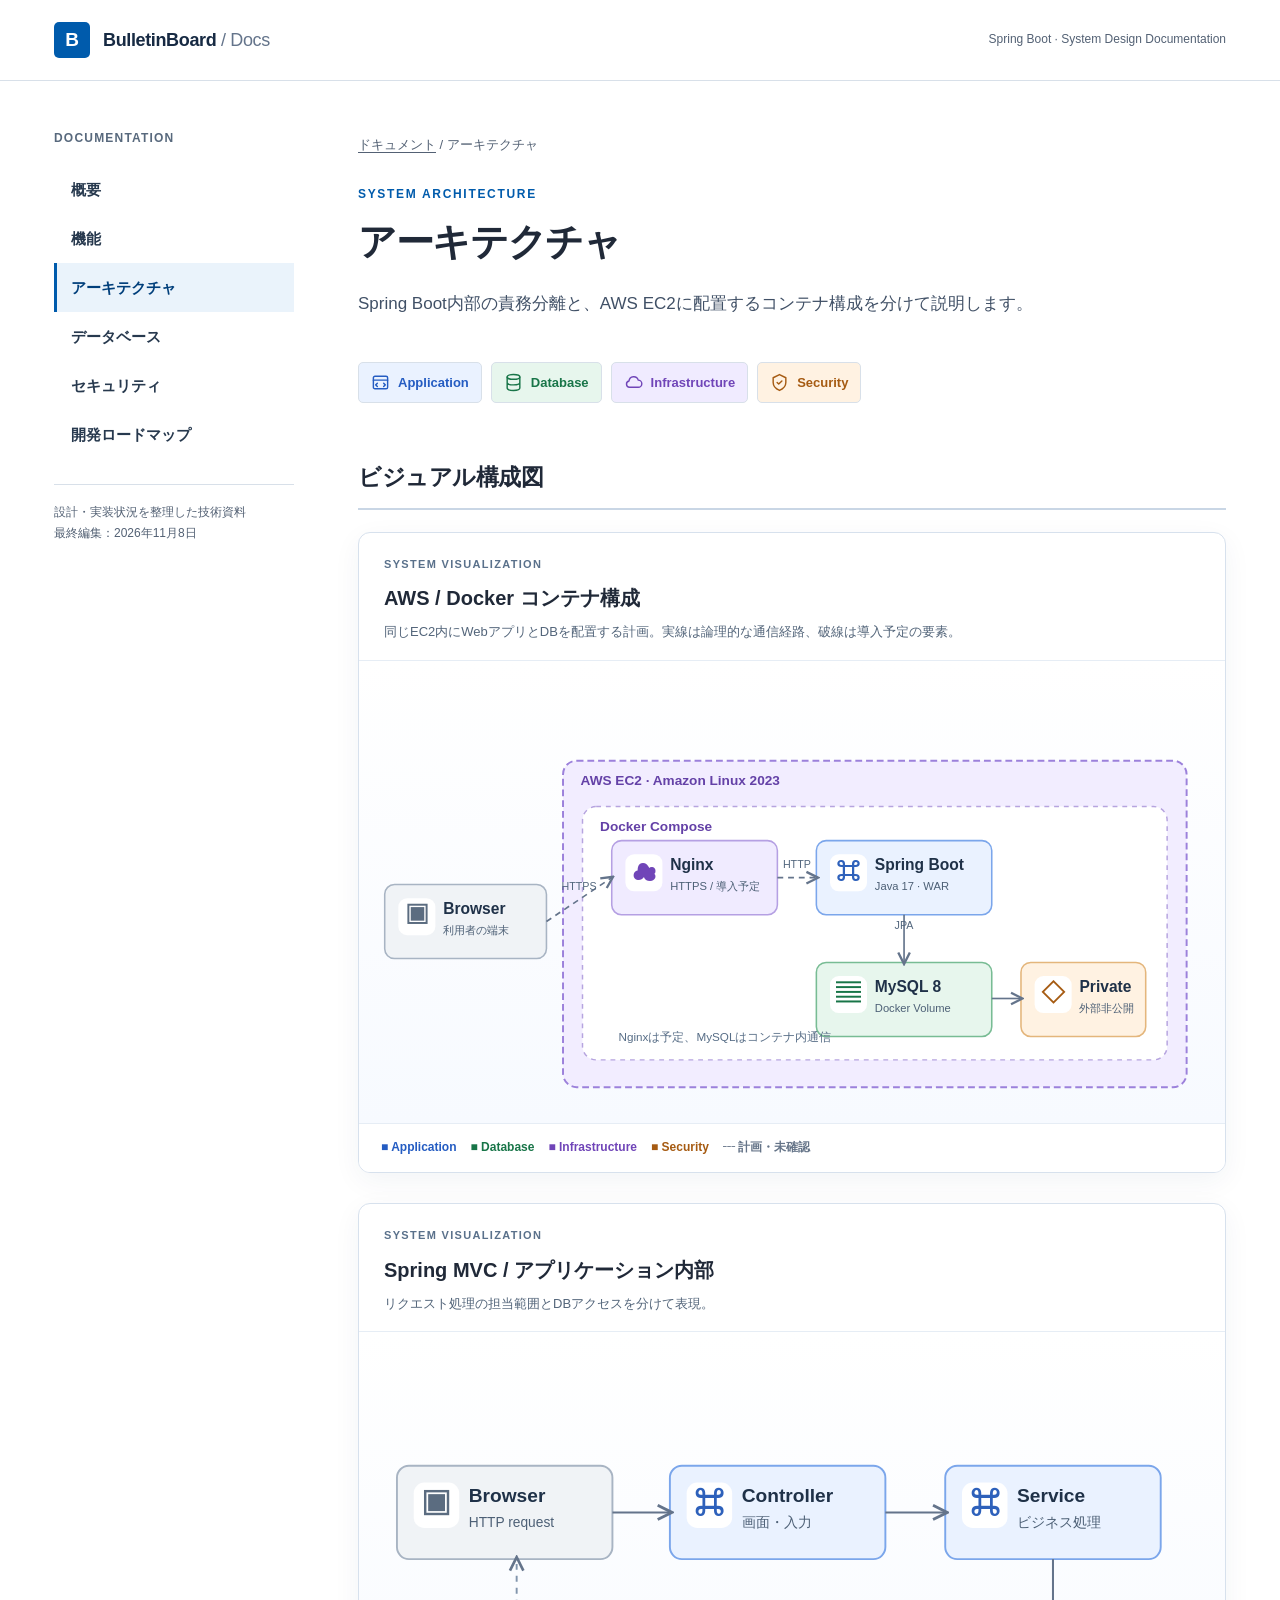
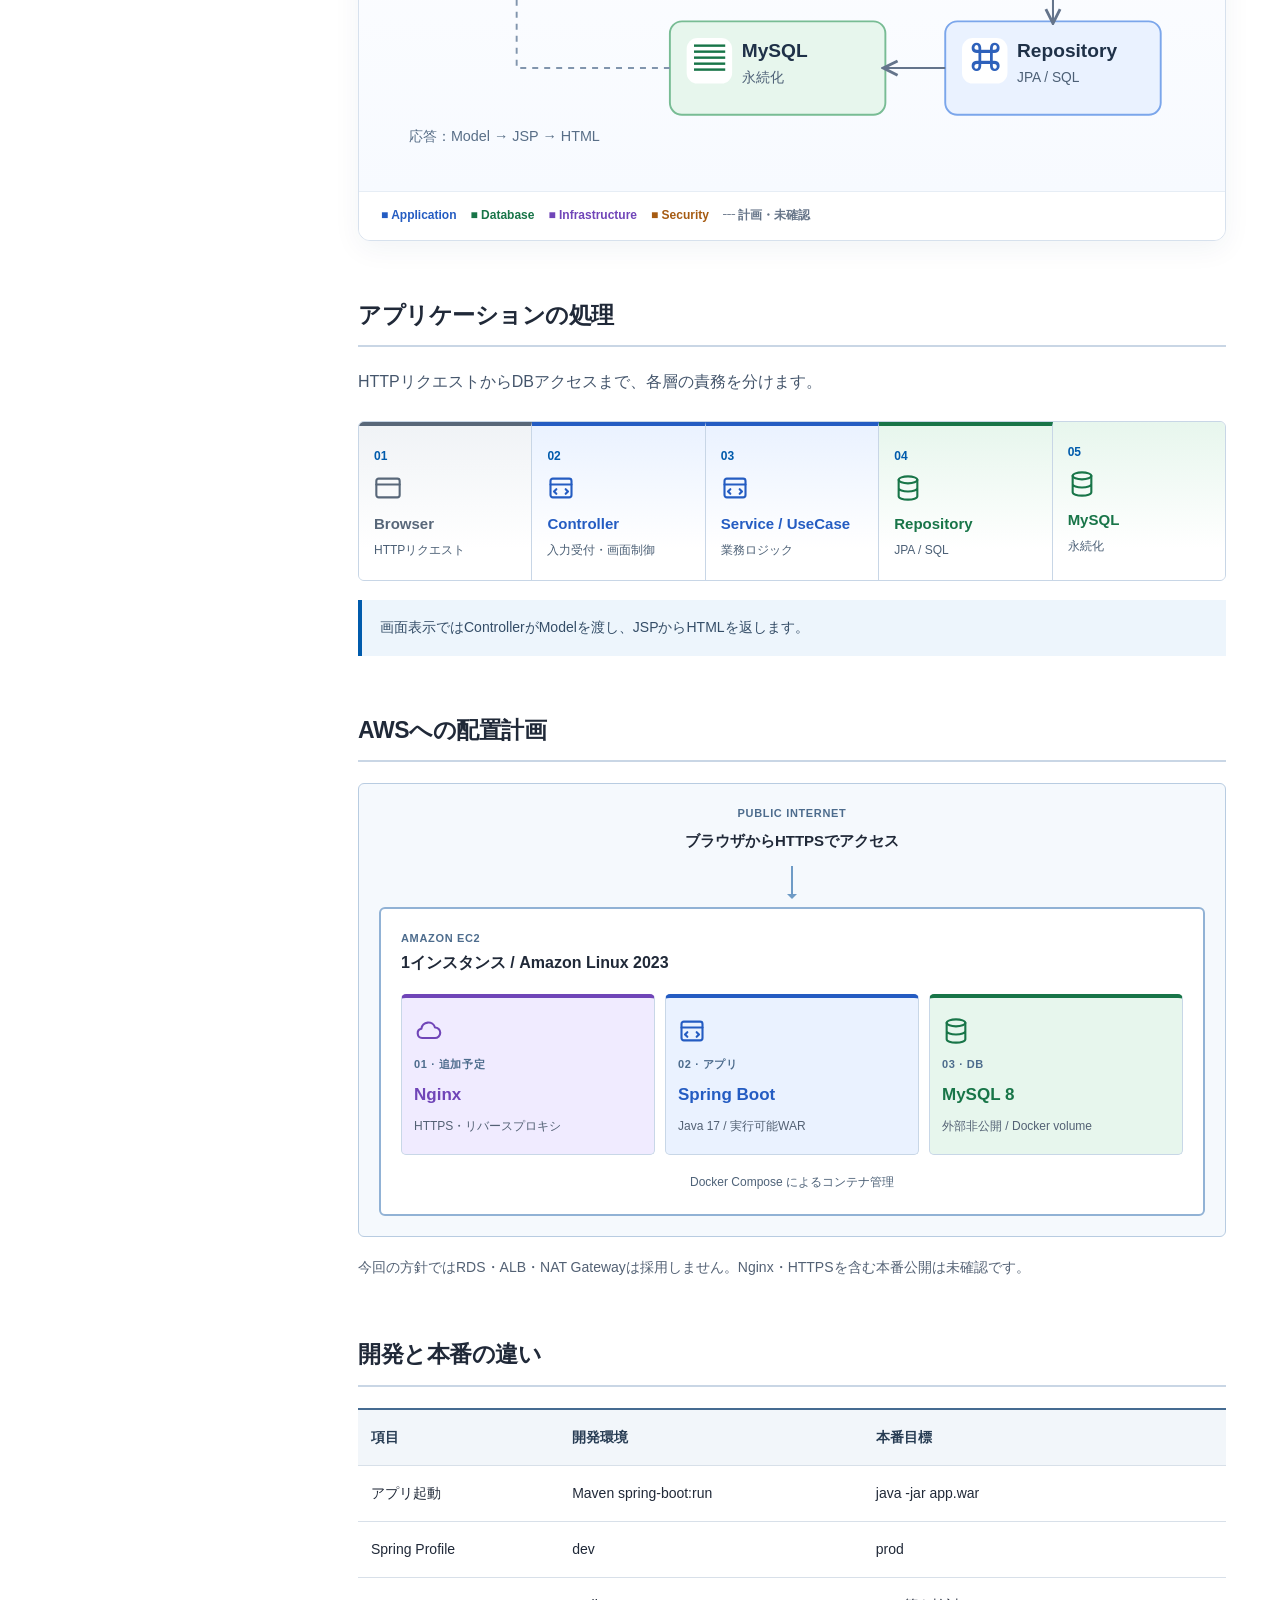
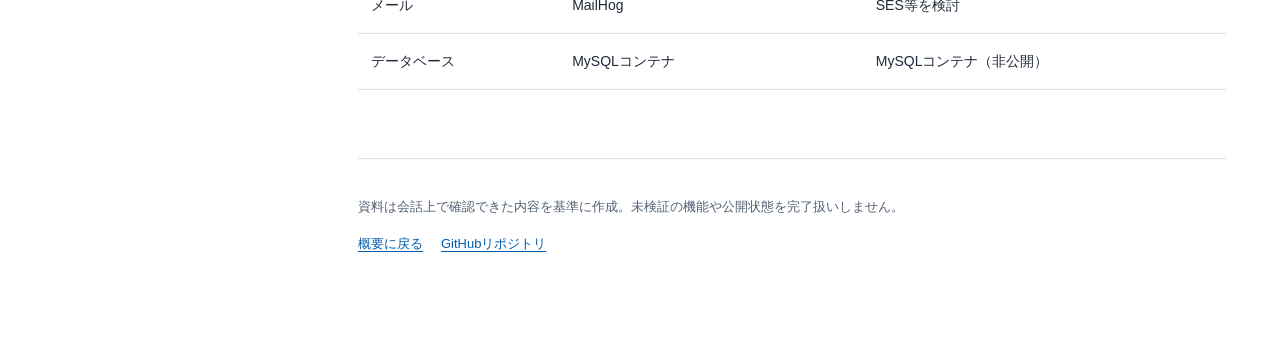
==== commit 1af6dd5e: "design: load updated v6 color theme" ====
--- a/architecture.html
+++ b/architecture.html
@@ -1 +1 @@
-<!doctype html><html lang="ja"><head><meta charset="utf-8"><meta name="viewport" content="width=device-width,initial-scale=1"><meta name="description" content="Spring Boot内部の責務分離と、AWS EC2に配置するコンテナ構成を分けて説明します。"><title>アーキテクチャ | BulletinBoard Docs</title><link rel="stylesheet" href="style.css?v=5"></head><body><a class="skip" href="#main">本文へスキップ</a><header class="site-header"><div class="header-inner"><a class="site-logo" href="index.html"><span class="logo-mark" aria-hidden="true">B</span><span>BulletinBoard <span style="font-weight:400;color:#64748b">/ Docs</span></span></a><span class="header-meta">Spring Boot · System Design Documentation</span></div></header><div class="site-layout"><nav class="side-nav" aria-label="ドキュメントナビゲーション"><div class="side-heading">DOCUMENTATION</div><a href="index.html">概要</a><a href="features.html">機能</a><a href="architecture.html" aria-current="page">アーキテクチャ</a><a href="database.html">データベース</a><a href="security.html">セキュリティ</a><a href="roadmap.html">開発ロードマップ</a><div class="side-bottom">設計・実装状況を整理した技術資料<br>最終編集：2026年11月8日</div></nav><main class="content" id="main"><div class="breadcrumb"><a href="index.html">ドキュメント</a> / アーキテクチャ</div><div class="eyebrow">SYSTEM ARCHITECTURE</div><h1>アーキテクチャ</h1><p class="lead">Spring Boot内部の責務分離と、AWS EC2に配置するコンテナ構成を分けて説明します。</p><div class="tech-legend" aria-label="技術カテゴリの色分け"><span class="legend-item tech-app"><svg class="tech-icon" viewBox="0 0 24 24" aria-hidden="true" fill="none" stroke="currentColor" stroke-width="1.8" stroke-linecap="round" stroke-linejoin="round"><rect x="3" y="4" width="18" height="16" rx="2"/><path d="M3 9h18M8 13l-2 2 2 2m8-4 2 2-2 2"/></svg>Application</span><span class="legend-item tech-db"><svg class="tech-icon" viewBox="0 0 24 24" aria-hidden="true" fill="none" stroke="currentColor" stroke-width="1.8" stroke-linecap="round" stroke-linejoin="round"><ellipse cx="12" cy="5" rx="8" ry="3"/><path d="M4 5v14c0 1.7 3.6 3 8 3s8-1.3 8-3V5M4 12c0 1.7 3.6 3 8 3s8-1.3 8-3"/></svg>Database</span><span class="legend-item tech-infra"><svg class="tech-icon" viewBox="0 0 24 24" aria-hidden="true" fill="none" stroke="currentColor" stroke-width="1.8" stroke-linecap="round" stroke-linejoin="round"><path d="M7 18a4 4 0 0 1-.7-7.9A6 6 0 0 1 18 9a4.5 4.5 0 0 1 0 9H7Z"/></svg>Infrastructure</span><span class="legend-item tech-security"><svg class="tech-icon" viewBox="0 0 24 24" aria-hidden="true" fill="none" stroke="currentColor" stroke-width="1.8" stroke-linecap="round" stroke-linejoin="round"><path d="M12 2 4 6v6c0 5 3.5 8 8 10 4.5-2 8-5 8-10V6l-8-4Z"/><path d="m9 12 2 2 4-4"/></svg>Security</span></div><section class="section visual-priority"><h2>ビジュアル構成図</h2><div class="diagram-board"><div class="diagram-board-heading"><span class="diagram-kicker">SYSTEM VISUALIZATION</span><strong>AWS / Docker コンテナ構成</strong><p>同じEC2内にWebアプリとDBを配置する計画。実線は論理的な通信経路、破線は導入予定の要素。</p></div><div class="diagram-scroll"><svg class="architecture-svg" viewBox="0 0 860 452" role="img" aria-label="AWS / Docker コンテナ構成。同じEC2内にWebアプリとDBを配置する計画。実線は論理的な通信経路、破線は導入予定の要素。" xmlns="http://www.w3.org/2000/svg"><defs><marker id="arr" markerWidth="9" markerHeight="9" refX="7" refY="4.5" orient="auto"><path d="M1 1L8 4.5L1 8" fill="none" stroke="#64748b" stroke-width="1.4"/></marker></defs><g class="svg-frame infra"><rect x="195" y="88" width="640" height="335" rx="14"/><text x="213" y="113">AWS EC2 · Amazon Linux 2023</text></g><g class="svg-frame docker"><rect x="215" y="135" width="600" height="260" rx="14"/><text x="233" y="160">Docker Compose</text></g><g class="svg-node browser"><rect x="12" y="215" width="166" height="76" rx="10"/><rect class="svg-icon-bg" x="26" y="229" width="38" height="38" rx="9"/><text class="svg-symbol" x="45" y="255" text-anchor="middle">▣</text><text class="svg-title" x="72" y="245">Browser</text><text class="svg-sub" x="72" y="266">利用者の端末</text></g><g class="svg-node infra"><rect x="245" y="170" width="170" height="76" rx="10"/><rect class="svg-icon-bg" x="259" y="184" width="38" height="38" rx="9"/><text class="svg-symbol" x="278" y="210" text-anchor="middle">☁</text><text class="svg-title" x="305" y="200">Nginx</text><text class="svg-sub" x="305" y="221">HTTPS / 導入予定</text></g><g class="svg-node app"><rect x="455" y="170" width="180" height="76" rx="10"/><rect class="svg-icon-bg" x="469" y="184" width="38" height="38" rx="9"/><text class="svg-symbol" x="488" y="210" text-anchor="middle">⌘</text><text class="svg-title" x="515" y="200">Spring Boot</text><text class="svg-sub" x="515" y="221">Java 17 · WAR</text></g><g class="svg-node db"><rect x="455" y="295" width="180" height="76" rx="10"/><rect class="svg-icon-bg" x="469" y="309" width="38" height="38" rx="9"/><text class="svg-symbol" x="488" y="335" text-anchor="middle">▤</text><text class="svg-title" x="515" y="325">MySQL 8</text><text class="svg-sub" x="515" y="346">Docker Volume</text></g><g class="svg-node security"><rect x="665" y="295" width="128" height="76" rx="10"/><rect class="svg-icon-bg" x="679" y="309" width="38" height="38" rx="9"/><text class="svg-symbol" x="698" y="335" text-anchor="middle">◇</text><text class="svg-title" x="725" y="325">Private</text><text class="svg-sub" x="725" y="346">外部非公開</text></g><g class="svg-edge"><path d="M178 253 L245 208" stroke-dasharray="6 5" marker-end="url(#arr)"/><text x="211.5" y="220.5" text-anchor="middle">HTTPS</text></g><g class="svg-edge"><path d="M415 208 L455 208" stroke-dasharray="6 5" marker-end="url(#arr)"/><text x="435" y="198" text-anchor="middle">HTTP</text></g><g class="svg-edge"><path d="M545 246 L545 295"  marker-end="url(#arr)"/><text x="545" y="260.5" text-anchor="middle">JPA</text></g><g class="svg-edge"><path d="M635 332 L665 332"  marker-end="url(#arr)"/></g><text class="svg-note" x="252" y="376">Nginxは予定、MySQLはコンテナ内通信</text></svg></div><div class="diagram-key"><span class="key-app">■ Application</span><span class="key-db">■ Database</span><span class="key-infra">■ Infrastructure</span><span class="key-security">■ Security</span><span class="key-plan">┄ 計画・未確認</span></div></div><div class="diagram-board"><div class="diagram-board-heading"><span class="diagram-kicker">SYSTEM VISUALIZATION</span><strong>Spring MVC / アプリケーション内部</strong><p>リクエスト処理の担当範囲とDBアクセスを分けて表現。</p></div><div class="diagram-scroll"><svg class="architecture-svg" viewBox="0 0 700 365" role="img" aria-label="Spring MVC / アプリケーション内部。リクエスト処理の担当範囲とDBアクセスを分けて表現。" xmlns="http://www.w3.org/2000/svg"><defs><marker id="arr" markerWidth="9" markerHeight="9" refX="7" refY="4.5" orient="auto"><path d="M1 1L8 4.5L1 8" fill="none" stroke="#64748b" stroke-width="1.4"/></marker></defs><g class="svg-node browser"><rect x="20" y="100" width="180" height="78" rx="10"/><rect class="svg-icon-bg" x="34" y="114" width="38" height="38" rx="9"/><text class="svg-symbol" x="53" y="140" text-anchor="middle">▣</text><text class="svg-title" x="80" y="130">Browser</text><text class="svg-sub" x="80" y="151">HTTP request</text></g><g class="svg-node app"><rect x="248" y="100" width="180" height="78" rx="10"/><rect class="svg-icon-bg" x="262" y="114" width="38" height="38" rx="9"/><text class="svg-symbol" x="281" y="140" text-anchor="middle">⌘</text><text class="svg-title" x="308" y="130">Controller</text><text class="svg-sub" x="308" y="151">画面・入力</text></g><g class="svg-node app"><rect x="478" y="100" width="180" height="78" rx="10"/><rect class="svg-icon-bg" x="492" y="114" width="38" height="38" rx="9"/><text class="svg-symbol" x="511" y="140" text-anchor="middle">⌘</text><text class="svg-title" x="538" y="130">Service</text><text class="svg-sub" x="538" y="151">ビジネス処理</text></g><g class="svg-node app"><rect x="478" y="230" width="180" height="78" rx="10"/><rect class="svg-icon-bg" x="492" y="244" width="38" height="38" rx="9"/><text class="svg-symbol" x="511" y="270" text-anchor="middle">⌘</text><text class="svg-title" x="538" y="260">Repository</text><text class="svg-sub" x="538" y="281">JPA / SQL</text></g><g class="svg-node db"><rect x="248" y="230" width="180" height="78" rx="10"/><rect class="svg-icon-bg" x="262" y="244" width="38" height="38" rx="9"/><text class="svg-symbol" x="281" y="270" text-anchor="middle">▤</text><text class="svg-title" x="308" y="260">MySQL</text><text class="svg-sub" x="308" y="281">永続化</text></g><g class="svg-edge"><path d="M200 139 L248 139"  marker-end="url(#arr)"/></g><g class="svg-edge"><path d="M428 139 L478 139"  marker-end="url(#arr)"/></g><g class="svg-edge"><path d="M568 178 L568 230"  marker-end="url(#arr)"/></g><g class="svg-edge"><path d="M478 269 L428 269"  marker-end="url(#arr)"/></g><path class="svg-return" d="M248 269 H120 V178" marker-end="url(#arr)"/><text class="svg-note" x="30" y="330">応答：Model → JSP → HTML</text></svg></div><div class="diagram-key"><span class="key-app">■ Application</span><span class="key-db">■ Database</span><span class="key-infra">■ Infrastructure</span><span class="key-security">■ Security</span><span class="key-plan">┄ 計画・未確認</span></div></div></section><section class="section"><h2>アプリケーションの処理</h2><p class="section-intro">HTTPリクエストからDBアクセスまで、各層の責務を分けます。</p><div class="process" role="list"><div class="process-item tech-browser" role="listitem"><span class="num">01</span><svg class="tech-icon" viewBox="0 0 24 24" aria-hidden="true" fill="none" stroke="currentColor" stroke-width="1.8" stroke-linecap="round" stroke-linejoin="round"><rect x="2" y="4" width="20" height="16" rx="2"/><path d="M2 9h20"/></svg><strong>Browser</strong><span>HTTPリクエスト</span></div><div class="process-item tech-app" role="listitem"><span class="num">02</span><svg class="tech-icon" viewBox="0 0 24 24" aria-hidden="true" fill="none" stroke="currentColor" stroke-width="1.8" stroke-linecap="round" stroke-linejoin="round"><rect x="3" y="4" width="18" height="16" rx="2"/><path d="M3 9h18M8 13l-2 2 2 2m8-4 2 2-2 2"/></svg><strong>Controller</strong><span>入力受付・画面制御</span></div><div class="process-item tech-app" role="listitem"><span class="num">03</span><svg class="tech-icon" viewBox="0 0 24 24" aria-hidden="true" fill="none" stroke="currentColor" stroke-width="1.8" stroke-linecap="round" stroke-linejoin="round"><rect x="3" y="4" width="18" height="16" rx="2"/><path d="M3 9h18M8 13l-2 2 2 2m8-4 2 2-2 2"/></svg><strong>Service / UseCase</strong><span>業務ロジック</span></div><div class="process-item tech-db" role="listitem"><span class="num">04</span><svg class="tech-icon" viewBox="0 0 24 24" aria-hidden="true" fill="none" stroke="currentColor" stroke-width="1.8" stroke-linecap="round" stroke-linejoin="round"><ellipse cx="12" cy="5" rx="8" ry="3"/><path d="M4 5v14c0 1.7 3.6 3 8 3s8-1.3 8-3V5M4 12c0 1.7 3.6 3 8 3s8-1.3 8-3"/></svg><strong>Repository</strong><span>JPA / SQL</span></div><div class="process-item tech-db" role="listitem"><span class="num">05</span><svg class="tech-icon" viewBox="0 0 24 24" aria-hidden="true" fill="none" stroke="currentColor" stroke-width="1.8" stroke-linecap="round" stroke-linejoin="round"><ellipse cx="12" cy="5" rx="8" ry="3"/><path d="M4 5v14c0 1.7 3.6 3 8 3s8-1.3 8-3V5M4 12c0 1.7 3.6 3 8 3s8-1.3 8-3"/></svg><strong>MySQL</strong><span>永続化</span></div></div><div class="callout">画面表示ではControllerがModelを渡し、JSPからHTMLを返します。</div></section><section class="section"><h2>AWSへの配置計画</h2><div class="infra"><div class="infra-top"><span>PUBLIC INTERNET</span><strong>ブラウザからHTTPSでアクセス</strong></div><div class="infra-line"></div><div class="infra-host"><div class="infra-heading"><span>AMAZON EC2</span><strong>1インスタンス / Amazon Linux 2023</strong></div><div class="infra-services"><div class="tech-infra"><svg class="tech-icon" viewBox="0 0 24 24" aria-hidden="true" fill="none" stroke="currentColor" stroke-width="1.8" stroke-linecap="round" stroke-linejoin="round"><path d="M7 18a4 4 0 0 1-.7-7.9A6 6 0 0 1 18 9a4.5 4.5 0 0 1 0 9H7Z"/></svg><span>01 · 追加予定</span><strong>Nginx</strong><small>HTTPS・リバースプロキシ</small></div><div class="tech-app"><svg class="tech-icon" viewBox="0 0 24 24" aria-hidden="true" fill="none" stroke="currentColor" stroke-width="1.8" stroke-linecap="round" stroke-linejoin="round"><rect x="3" y="4" width="18" height="16" rx="2"/><path d="M3 9h18M8 13l-2 2 2 2m8-4 2 2-2 2"/></svg><span>02 · アプリ</span><strong>Spring Boot</strong><small>Java 17 / 実行可能WAR</small></div><div class="tech-db"><svg class="tech-icon" viewBox="0 0 24 24" aria-hidden="true" fill="none" stroke="currentColor" stroke-width="1.8" stroke-linecap="round" stroke-linejoin="round"><ellipse cx="12" cy="5" rx="8" ry="3"/><path d="M4 5v14c0 1.7 3.6 3 8 3s8-1.3 8-3V5M4 12c0 1.7 3.6 3 8 3s8-1.3 8-3"/></svg><span>03 · DB</span><strong>MySQL 8</strong><small>外部非公開 / Docker volume</small></div></div><div class="infra-bottom">Docker Compose によるコンテナ管理</div></div></div><p class="note-text">今回の方針ではRDS・ALB・NAT Gatewayは採用しません。Nginx・HTTPSを含む本番公開は未確認です。</p></section><section class="section"><h2>開発と本番の違い</h2><div class="table-scroll"><table><thead><tr><th>項目</th><th>開発環境</th><th>本番目標</th></tr></thead><tbody><tr><td>アプリ起動</td><td>Maven spring-boot:run</td><td>java -jar app.war</td></tr><tr><td>Spring Profile</td><td>dev</td><td>prod</td></tr><tr><td>メール</td><td>MailHog</td><td>SES等を検討</td></tr><tr><td>データベース</td><td>MySQLコンテナ</td><td>MySQLコンテナ（非公開）</td></tr></tbody></table></div></section><footer class="site-footer"><p>資料は会話上で確認できた内容を基準に作成。未検証の機能や公開状態を完了扱いしません。</p><a href="index.html">概要に戻る</a><a href="https://github.com/hiroki0909/bulletinboard-docs">GitHubリポジトリ</a></footer></main></div></body></html>+<!doctype html><html lang="ja"><head><meta charset="utf-8"><meta name="viewport" content="width=device-width,initial-scale=1"><meta name="description" content="Spring Boot内部の責務分離と、AWS EC2に配置するコンテナ構成を分けて説明します。"><title>アーキテクチャ | BulletinBoard Docs</title><link rel="stylesheet" href="style.css?v=6"></head><body><a class="skip" href="#main">本文へスキップ</a><header class="site-header"><div class="header-inner"><a class="site-logo" href="index.html"><span class="logo-mark" aria-hidden="true">B</span><span>BulletinBoard <span style="font-weight:400;color:#64748b">/ Docs</span></span></a><span class="header-meta">Spring Boot · System Design Documentation</span></div></header><div class="site-layout"><nav class="side-nav" aria-label="ドキュメントナビゲーション"><div class="side-heading">DOCUMENTATION</div><a href="index.html">概要</a><a href="features.html">機能</a><a href="architecture.html" aria-current="page">アーキテクチャ</a><a href="database.html">データベース</a><a href="security.html">セキュリティ</a><a href="roadmap.html">開発ロードマップ</a><div class="side-bottom">設計・実装状況を整理した技術資料<br>最終編集：2026年11月8日</div></nav><main class="content" id="main"><div class="breadcrumb"><a href="index.html">ドキュメント</a> / アーキテクチャ</div><div class="eyebrow">SYSTEM ARCHITECTURE</div><h1>アーキテクチャ</h1><p class="lead">Spring Boot内部の責務分離と、AWS EC2に配置するコンテナ構成を分けて説明します。</p><div class="tech-legend" aria-label="技術カテゴリの色分け"><span class="legend-item tech-app"><svg class="tech-icon" viewBox="0 0 24 24" aria-hidden="true" fill="none" stroke="currentColor" stroke-width="1.8" stroke-linecap="round" stroke-linejoin="round"><rect x="3" y="4" width="18" height="16" rx="2"/><path d="M3 9h18M8 13l-2 2 2 2m8-4 2 2-2 2"/></svg>Application</span><span class="legend-item tech-db"><svg class="tech-icon" viewBox="0 0 24 24" aria-hidden="true" fill="none" stroke="currentColor" stroke-width="1.8" stroke-linecap="round" stroke-linejoin="round"><ellipse cx="12" cy="5" rx="8" ry="3"/><path d="M4 5v14c0 1.7 3.6 3 8 3s8-1.3 8-3V5M4 12c0 1.7 3.6 3 8 3s8-1.3 8-3"/></svg>Database</span><span class="legend-item tech-infra"><svg class="tech-icon" viewBox="0 0 24 24" aria-hidden="true" fill="none" stroke="currentColor" stroke-width="1.8" stroke-linecap="round" stroke-linejoin="round"><path d="M7 18a4 4 0 0 1-.7-7.9A6 6 0 0 1 18 9a4.5 4.5 0 0 1 0 9H7Z"/></svg>Infrastructure</span><span class="legend-item tech-security"><svg class="tech-icon" viewBox="0 0 24 24" aria-hidden="true" fill="none" stroke="currentColor" stroke-width="1.8" stroke-linecap="round" stroke-linejoin="round"><path d="M12 2 4 6v6c0 5 3.5 8 8 10 4.5-2 8-5 8-10V6l-8-4Z"/><path d="m9 12 2 2 4-4"/></svg>Security</span></div><section class="section visual-priority"><h2>ビジュアル構成図</h2><div class="diagram-board"><div class="diagram-board-heading"><span class="diagram-kicker">SYSTEM VISUALIZATION</span><strong>AWS / Docker コンテナ構成</strong><p>同じEC2内にWebアプリとDBを配置する計画。実線は論理的な通信経路、破線は導入予定の要素。</p></div><div class="diagram-scroll"><svg class="architecture-svg" viewBox="0 0 860 452" role="img" aria-label="AWS / Docker コンテナ構成。同じEC2内にWebアプリとDBを配置する計画。実線は論理的な通信経路、破線は導入予定の要素。" xmlns="http://www.w3.org/2000/svg"><defs><marker id="arr" markerWidth="9" markerHeight="9" refX="7" refY="4.5" orient="auto"><path d="M1 1L8 4.5L1 8" fill="none" stroke="#64748b" stroke-width="1.4"/></marker></defs><g class="svg-frame infra"><rect x="195" y="88" width="640" height="335" rx="14"/><text x="213" y="113">AWS EC2 · Amazon Linux 2023</text></g><g class="svg-frame docker"><rect x="215" y="135" width="600" height="260" rx="14"/><text x="233" y="160">Docker Compose</text></g><g class="svg-node browser"><rect x="12" y="215" width="166" height="76" rx="10"/><rect class="svg-icon-bg" x="26" y="229" width="38" height="38" rx="9"/><text class="svg-symbol" x="45" y="255" text-anchor="middle">▣</text><text class="svg-title" x="72" y="245">Browser</text><text class="svg-sub" x="72" y="266">利用者の端末</text></g><g class="svg-node infra"><rect x="245" y="170" width="170" height="76" rx="10"/><rect class="svg-icon-bg" x="259" y="184" width="38" height="38" rx="9"/><text class="svg-symbol" x="278" y="210" text-anchor="middle">☁</text><text class="svg-title" x="305" y="200">Nginx</text><text class="svg-sub" x="305" y="221">HTTPS / 導入予定</text></g><g class="svg-node app"><rect x="455" y="170" width="180" height="76" rx="10"/><rect class="svg-icon-bg" x="469" y="184" width="38" height="38" rx="9"/><text class="svg-symbol" x="488" y="210" text-anchor="middle">⌘</text><text class="svg-title" x="515" y="200">Spring Boot</text><text class="svg-sub" x="515" y="221">Java 17 · WAR</text></g><g class="svg-node db"><rect x="455" y="295" width="180" height="76" rx="10"/><rect class="svg-icon-bg" x="469" y="309" width="38" height="38" rx="9"/><text class="svg-symbol" x="488" y="335" text-anchor="middle">▤</text><text class="svg-title" x="515" y="325">MySQL 8</text><text class="svg-sub" x="515" y="346">Docker Volume</text></g><g class="svg-node security"><rect x="665" y="295" width="128" height="76" rx="10"/><rect class="svg-icon-bg" x="679" y="309" width="38" height="38" rx="9"/><text class="svg-symbol" x="698" y="335" text-anchor="middle">◇</text><text class="svg-title" x="725" y="325">Private</text><text class="svg-sub" x="725" y="346">外部非公開</text></g><g class="svg-edge"><path d="M178 253 L245 208" stroke-dasharray="6 5" marker-end="url(#arr)"/><text x="211.5" y="220.5" text-anchor="middle">HTTPS</text></g><g class="svg-edge"><path d="M415 208 L455 208" stroke-dasharray="6 5" marker-end="url(#arr)"/><text x="435" y="198" text-anchor="middle">HTTP</text></g><g class="svg-edge"><path d="M545 246 L545 295"  marker-end="url(#arr)"/><text x="545" y="260.5" text-anchor="middle">JPA</text></g><g class="svg-edge"><path d="M635 332 L665 332"  marker-end="url(#arr)"/></g><text class="svg-note" x="252" y="376">Nginxは予定、MySQLはコンテナ内通信</text></svg></div><div class="diagram-key"><span class="key-app">■ Application</span><span class="key-db">■ Database</span><span class="key-infra">■ Infrastructure</span><span class="key-security">■ Security</span><span class="key-plan">┄ 計画・未確認</span></div></div><div class="diagram-board"><div class="diagram-board-heading"><span class="diagram-kicker">SYSTEM VISUALIZATION</span><strong>Spring MVC / アプリケーション内部</strong><p>リクエスト処理の担当範囲とDBアクセスを分けて表現。</p></div><div class="diagram-scroll"><svg class="architecture-svg" viewBox="0 0 700 365" role="img" aria-label="Spring MVC / アプリケーション内部。リクエスト処理の担当範囲とDBアクセスを分けて表現。" xmlns="http://www.w3.org/2000/svg"><defs><marker id="arr" markerWidth="9" markerHeight="9" refX="7" refY="4.5" orient="auto"><path d="M1 1L8 4.5L1 8" fill="none" stroke="#64748b" stroke-width="1.4"/></marker></defs><g class="svg-node browser"><rect x="20" y="100" width="180" height="78" rx="10"/><rect class="svg-icon-bg" x="34" y="114" width="38" height="38" rx="9"/><text class="svg-symbol" x="53" y="140" text-anchor="middle">▣</text><text class="svg-title" x="80" y="130">Browser</text><text class="svg-sub" x="80" y="151">HTTP request</text></g><g class="svg-node app"><rect x="248" y="100" width="180" height="78" rx="10"/><rect class="svg-icon-bg" x="262" y="114" width="38" height="38" rx="9"/><text class="svg-symbol" x="281" y="140" text-anchor="middle">⌘</text><text class="svg-title" x="308" y="130">Controller</text><text class="svg-sub" x="308" y="151">画面・入力</text></g><g class="svg-node app"><rect x="478" y="100" width="180" height="78" rx="10"/><rect class="svg-icon-bg" x="492" y="114" width="38" height="38" rx="9"/><text class="svg-symbol" x="511" y="140" text-anchor="middle">⌘</text><text class="svg-title" x="538" y="130">Service</text><text class="svg-sub" x="538" y="151">ビジネス処理</text></g><g class="svg-node app"><rect x="478" y="230" width="180" height="78" rx="10"/><rect class="svg-icon-bg" x="492" y="244" width="38" height="38" rx="9"/><text class="svg-symbol" x="511" y="270" text-anchor="middle">⌘</text><text class="svg-title" x="538" y="260">Repository</text><text class="svg-sub" x="538" y="281">JPA / SQL</text></g><g class="svg-node db"><rect x="248" y="230" width="180" height="78" rx="10"/><rect class="svg-icon-bg" x="262" y="244" width="38" height="38" rx="9"/><text class="svg-symbol" x="281" y="270" text-anchor="middle">▤</text><text class="svg-title" x="308" y="260">MySQL</text><text class="svg-sub" x="308" y="281">永続化</text></g><g class="svg-edge"><path d="M200 139 L248 139"  marker-end="url(#arr)"/></g><g class="svg-edge"><path d="M428 139 L478 139"  marker-end="url(#arr)"/></g><g class="svg-edge"><path d="M568 178 L568 230"  marker-end="url(#arr)"/></g><g class="svg-edge"><path d="M478 269 L428 269"  marker-end="url(#arr)"/></g><path class="svg-return" d="M248 269 H120 V178" marker-end="url(#arr)"/><text class="svg-note" x="30" y="330">応答：Model → JSP → HTML</text></svg></div><div class="diagram-key"><span class="key-app">■ Application</span><span class="key-db">■ Database</span><span class="key-infra">■ Infrastructure</span><span class="key-security">■ Security</span><span class="key-plan">┄ 計画・未確認</span></div></div></section><section class="section"><h2>アプリケーションの処理</h2><p class="section-intro">HTTPリクエストからDBアクセスまで、各層の責務を分けます。</p><div class="process" role="list"><div class="process-item tech-browser" role="listitem"><span class="num">01</span><svg class="tech-icon" viewBox="0 0 24 24" aria-hidden="true" fill="none" stroke="currentColor" stroke-width="1.8" stroke-linecap="round" stroke-linejoin="round"><rect x="2" y="4" width="20" height="16" rx="2"/><path d="M2 9h20"/></svg><strong>Browser</strong><span>HTTPリクエスト</span></div><div class="process-item tech-app" role="listitem"><span class="num">02</span><svg class="tech-icon" viewBox="0 0 24 24" aria-hidden="true" fill="none" stroke="currentColor" stroke-width="1.8" stroke-linecap="round" stroke-linejoin="round"><rect x="3" y="4" width="18" height="16" rx="2"/><path d="M3 9h18M8 13l-2 2 2 2m8-4 2 2-2 2"/></svg><strong>Controller</strong><span>入力受付・画面制御</span></div><div class="process-item tech-app" role="listitem"><span class="num">03</span><svg class="tech-icon" viewBox="0 0 24 24" aria-hidden="true" fill="none" stroke="currentColor" stroke-width="1.8" stroke-linecap="round" stroke-linejoin="round"><rect x="3" y="4" width="18" height="16" rx="2"/><path d="M3 9h18M8 13l-2 2 2 2m8-4 2 2-2 2"/></svg><strong>Service / UseCase</strong><span>業務ロジック</span></div><div class="process-item tech-db" role="listitem"><span class="num">04</span><svg class="tech-icon" viewBox="0 0 24 24" aria-hidden="true" fill="none" stroke="currentColor" stroke-width="1.8" stroke-linecap="round" stroke-linejoin="round"><ellipse cx="12" cy="5" rx="8" ry="3"/><path d="M4 5v14c0 1.7 3.6 3 8 3s8-1.3 8-3V5M4 12c0 1.7 3.6 3 8 3s8-1.3 8-3"/></svg><strong>Repository</strong><span>JPA / SQL</span></div><div class="process-item tech-db" role="listitem"><span class="num">05</span><svg class="tech-icon" viewBox="0 0 24 24" aria-hidden="true" fill="none" stroke="currentColor" stroke-width="1.8" stroke-linecap="round" stroke-linejoin="round"><ellipse cx="12" cy="5" rx="8" ry="3"/><path d="M4 5v14c0 1.7 3.6 3 8 3s8-1.3 8-3V5M4 12c0 1.7 3.6 3 8 3s8-1.3 8-3"/></svg><strong>MySQL</strong><span>永続化</span></div></div><div class="callout">画面表示ではControllerがModelを渡し、JSPからHTMLを返します。</div></section><section class="section"><h2>AWSへの配置計画</h2><div class="infra"><div class="infra-top"><span>PUBLIC INTERNET</span><strong>ブラウザからHTTPSでアクセス</strong></div><div class="infra-line"></div><div class="infra-host"><div class="infra-heading"><span>AMAZON EC2</span><strong>1インスタンス / Amazon Linux 2023</strong></div><div class="infra-services"><div class="tech-infra"><svg class="tech-icon" viewBox="0 0 24 24" aria-hidden="true" fill="none" stroke="currentColor" stroke-width="1.8" stroke-linecap="round" stroke-linejoin="round"><path d="M7 18a4 4 0 0 1-.7-7.9A6 6 0 0 1 18 9a4.5 4.5 0 0 1 0 9H7Z"/></svg><span>01 · 追加予定</span><strong>Nginx</strong><small>HTTPS・リバースプロキシ</small></div><div class="tech-app"><svg class="tech-icon" viewBox="0 0 24 24" aria-hidden="true" fill="none" stroke="currentColor" stroke-width="1.8" stroke-linecap="round" stroke-linejoin="round"><rect x="3" y="4" width="18" height="16" rx="2"/><path d="M3 9h18M8 13l-2 2 2 2m8-4 2 2-2 2"/></svg><span>02 · アプリ</span><strong>Spring Boot</strong><small>Java 17 / 実行可能WAR</small></div><div class="tech-db"><svg class="tech-icon" viewBox="0 0 24 24" aria-hidden="true" fill="none" stroke="currentColor" stroke-width="1.8" stroke-linecap="round" stroke-linejoin="round"><ellipse cx="12" cy="5" rx="8" ry="3"/><path d="M4 5v14c0 1.7 3.6 3 8 3s8-1.3 8-3V5M4 12c0 1.7 3.6 3 8 3s8-1.3 8-3"/></svg><span>03 · DB</span><strong>MySQL 8</strong><small>外部非公開 / Docker volume</small></div></div><div class="infra-bottom">Docker Compose によるコンテナ管理</div></div></div><p class="note-text">今回の方針ではRDS・ALB・NAT Gatewayは採用しません。Nginx・HTTPSを含む本番公開は未確認です。</p></section><section class="section"><h2>開発と本番の違い</h2><div class="table-scroll"><table><thead><tr><th>項目</th><th>開発環境</th><th>本番目標</th></tr></thead><tbody><tr><td>アプリ起動</td><td>Maven spring-boot:run</td><td>java -jar app.war</td></tr><tr><td>Spring Profile</td><td>dev</td><td>prod</td></tr><tr><td>メール</td><td>MailHog</td><td>SES等を検討</td></tr><tr><td>データベース</td><td>MySQLコンテナ</td><td>MySQLコンテナ（非公開）</td></tr></tbody></table></div></section><footer class="site-footer"><p>資料は会話上で確認できた内容を基準に作成。未検証の機能や公開状態を完了扱いしません。</p><a href="index.html">概要に戻る</a><a href="https://github.com/hiroki0909/bulletinboard-docs">GitHubリポジトリ</a></footer></main></div></body></html>
--- a/style.css
+++ b/style.css
@@ -7,3 +7,37 @@
 
 /* Technology color system and iconography */
 :root{--app:#245cc2;--app-bg:#eaf2ff;--db:#187548;--db-bg:#e7f6ed;--infra:#7045b8;--infra-bg:#f0ebff;--security:#a65b12;--security-bg:#fff2e2;--neutral:#586779;--neutral-bg:#f0f3f6}.tech-icon{width:28px;height:28px;flex:0 0 28px;display:block}.tech-app,.tech-post{--tech:var(--app);--tech-bg:var(--app-bg)}.tech-db{--tech:var(--db);--tech-bg:var(--db-bg)}.tech-infra{--tech:var(--infra);--tech-bg:var(--infra-bg)}.tech-security{--tech:var(--security);--tech-bg:var(--security-bg)}.tech-browser{--tech:var(--neutral);--tech-bg:var(--neutral-bg)}.tech-legend{display:flex;flex-wrap:wrap;gap:9px;margin:22px 0 29px}.legend-item{display:inline-flex;align-items:center;gap:8px;padding:8px 12px;border-radius:5px;background:var(--tech-bg);color:var(--tech);font-weight:750;font-size:13px;border:1px solid #d8e0e9}.legend-item .tech-icon{width:19px;height:19px;flex-basis:19px}.hero-stats>div{border-top:4px solid var(--tech,var(--border));background:linear-gradient(180deg,var(--tech-bg,#fff),#fff 75%)}.hero-stats .tech-icon{color:var(--tech);margin-bottom:5px}.hero-stats strong{color:var(--tech)}.process-item{border-top:4px solid var(--tech,var(--border));background:linear-gradient(180deg,var(--tech-bg,#fff),#fff 80%)}.process-item .tech-icon{color:var(--tech);margin-bottom:4px}.process-item strong{color:var(--tech,var(--text))}.infra-services>div{border-top:4px solid var(--tech,var(--border));background:var(--tech-bg,#f8fbfe)}.infra-services .tech-icon{color:var(--tech);margin:2px 0 5px}.infra-services strong{color:var(--tech)}.entity-table{border-top:4px solid var(--db)}.entity-title{background:var(--db-bg);color:var(--db)}.entity-title .tech-icon{display:inline-block;vertical-align:middle;width:19px;height:19px;margin-right:5px;color:var(--db)}.zone{border-top:4px solid var(--tech,var(--border));background:var(--tech-bg,#fff)}.zone .tech-icon{color:var(--tech)}.zone strong{color:var(--tech)}.feature-row .tech-icon{color:var(--tech,var(--app));margin-top:2px}.feature-row .feature-number{display:none}.feature-row>div{flex:1}.info-card{border-top:4px solid var(--tech,var(--border));background:linear-gradient(180deg,var(--tech-bg,#fff),#fff 75%)}.info-card .tech-icon{color:var(--tech);margin-bottom:9px}.link-tile{border-top:3px solid var(--tech,var(--border))}.link-tile .tech-icon{color:var(--tech);width:27px;height:27px}.timeline-index{border-color:var(--tech,#a5c2df);background:var(--tech-bg,#eaf3fc);color:var(--tech,#005bac)}@media(max-width:720px){.tech-legend{gap:6px}.legend-item{font-size:12px;padding:6px 9px}.process-item{min-width:165px}}
+
+/* Connected architecture diagrams: self-contained, responsive, technology-coded SVG */
+.diagram-board{border:1px solid #d7e1ed;border-radius:12px;background:#fff;margin:22px 0 30px;overflow:hidden;box-shadow:0 8px 28px rgba(25,51,82,.055)}
+.diagram-board-heading{padding:22px 25px 16px;border-bottom:1px solid #e6edf5}
+.diagram-kicker{font-size:11px;color:#5a718b;font-weight:800;letter-spacing:.12em;display:block;margin-bottom:6px}
+.diagram-board-heading strong{font-size:20px;display:block}
+.diagram-board-heading p{font-size:13px;color:#53657a;margin:4px 0 0}
+.diagram-scroll{overflow-x:auto;padding:14px 14px 8px;background:linear-gradient(180deg,#fff,#f7faff)}
+.diagram-scroll:focus-visible{outline:3px solid #e89d16;outline-offset:-3px}
+.architecture-svg{width:100%;height:auto;min-width:650px;display:block;font-family:-apple-system,BlinkMacSystemFont,"Noto Sans JP",sans-serif}
+.svg-frame rect{fill:#f2edff;stroke:#9c81db;stroke-width:2;stroke-dasharray:7 4}
+.svg-frame text{fill:#6441a7;font-size:14px;font-weight:800}
+.svg-frame.docker rect{fill:#fff;stroke:#b6a4df;stroke-width:1.5;stroke-dasharray:5 5}
+.svg-node rect:first-child{stroke-width:1.6}
+.svg-node.app rect:first-child{fill:#eaf2ff;stroke:#7ba6eb}
+.svg-node.db rect:first-child{fill:#e7f6ed;stroke:#78bc94}
+.svg-node.infra rect:first-child{fill:#f0ebff;stroke:#b5a0e3}
+.svg-node.security rect:first-child{fill:#fff2e2;stroke:#e4b67c}
+.svg-node.browser rect:first-child{fill:#f0f3f6;stroke:#a8b4c3}
+.svg-icon-bg{fill:#fff;stroke:none!important}
+.svg-symbol{font-size:25px;font-weight:800;fill:#2e61bb}
+.svg-node.db .svg-symbol{fill:#187548}
+.svg-node.infra .svg-symbol{fill:#7045b8}
+.svg-node.security .svg-symbol{fill:#a65b12}
+.svg-node.browser .svg-symbol{fill:#5b6c80}
+.svg-title{font-size:16px;font-weight:800;fill:#1f3148}
+.svg-sub{font-size:11.5px;fill:#4d6076}
+.svg-edge path{stroke:#64748b;stroke-width:1.7;fill:none}
+.svg-edge text{font-size:11px;fill:#53677e}
+.svg-return{stroke:#8195ad;stroke-width:1.6;fill:none;stroke-dasharray:5 5}
+.svg-note{font-size:12px;fill:#586e87}
+.diagram-key{display:flex;flex-wrap:wrap;gap:14px;padding:13px 22px;background:#fff;border-top:1px solid #e6edf5;font-size:12px;font-weight:700}
+.key-app{color:#245cc2}.key-db{color:#187548}.key-infra{color:#7045b8}.key-security{color:#a65b12}.key-plan{color:#657488}
+@media(max-width:720px){.diagram-board-heading{padding:16px}.diagram-scroll{padding:8px}.architecture-svg{min-width:610px}.diagram-key{gap:9px;padding:12px;font-size:11px}}
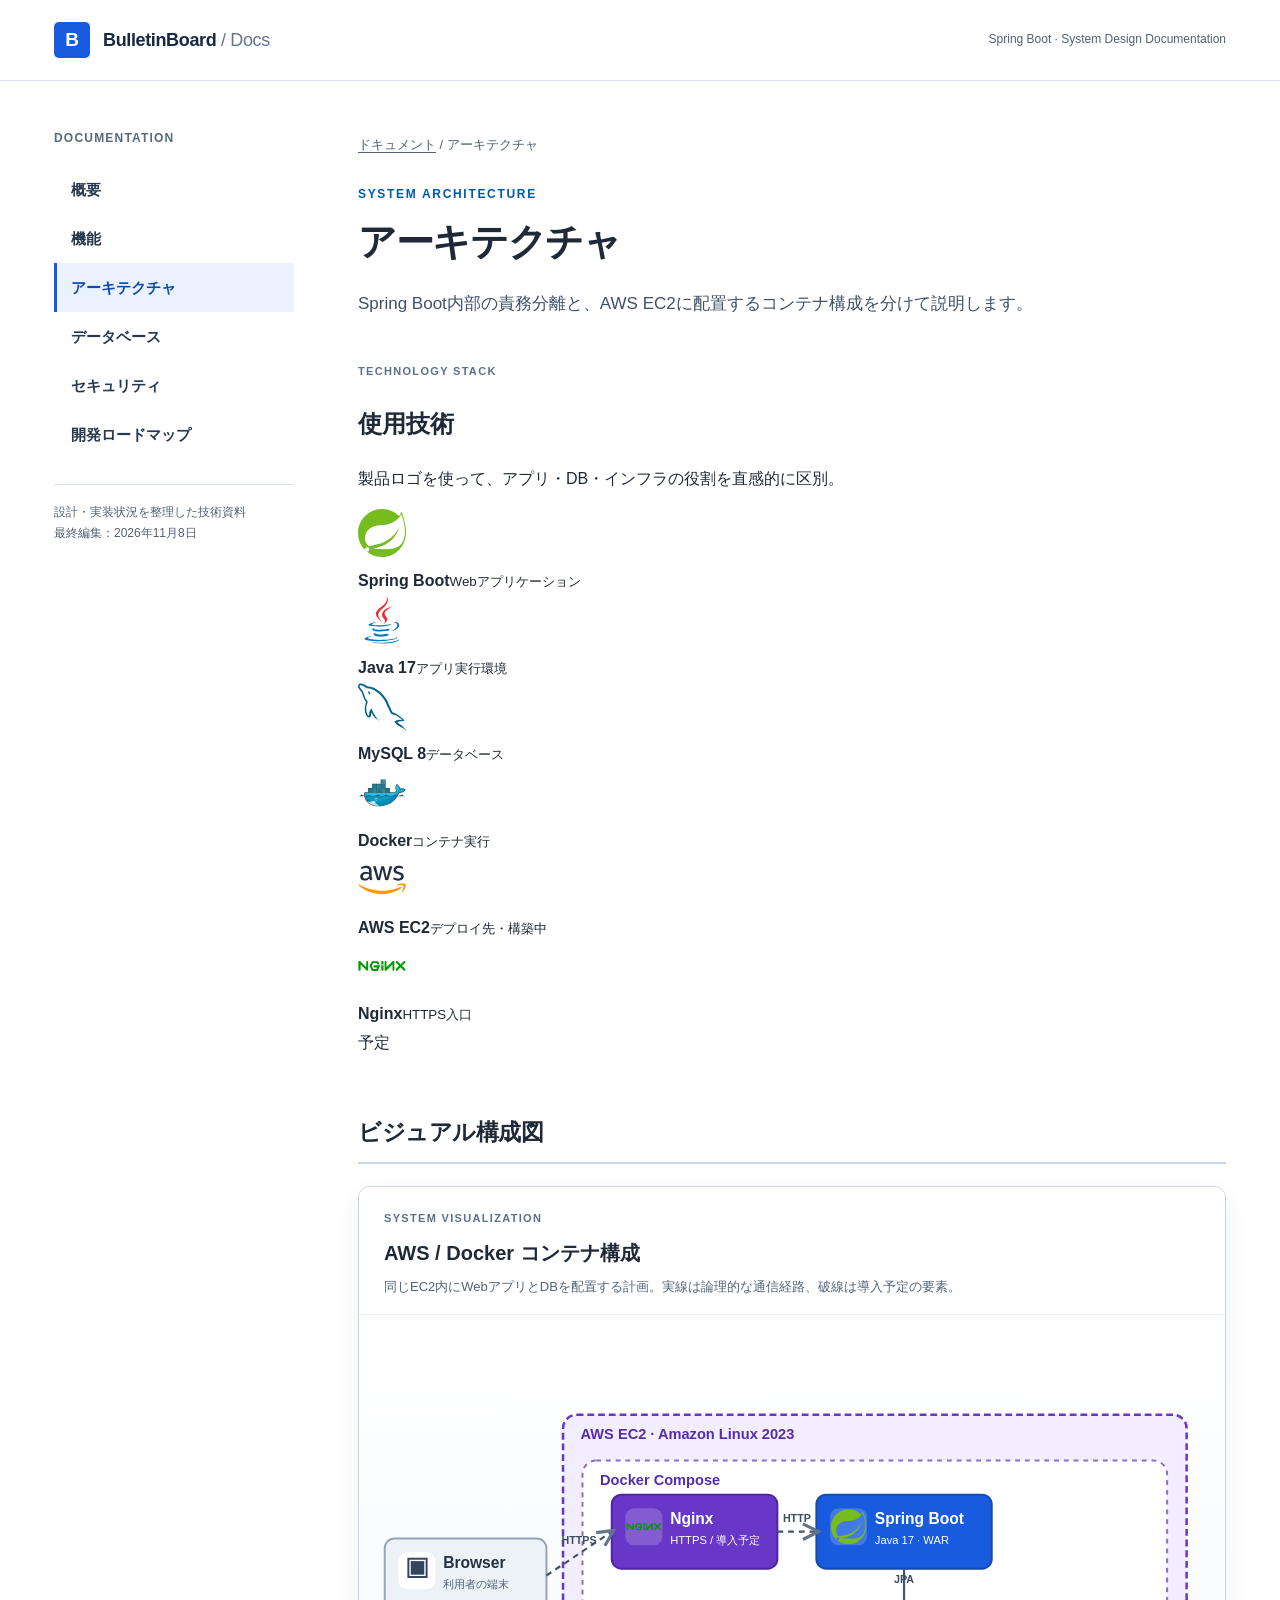
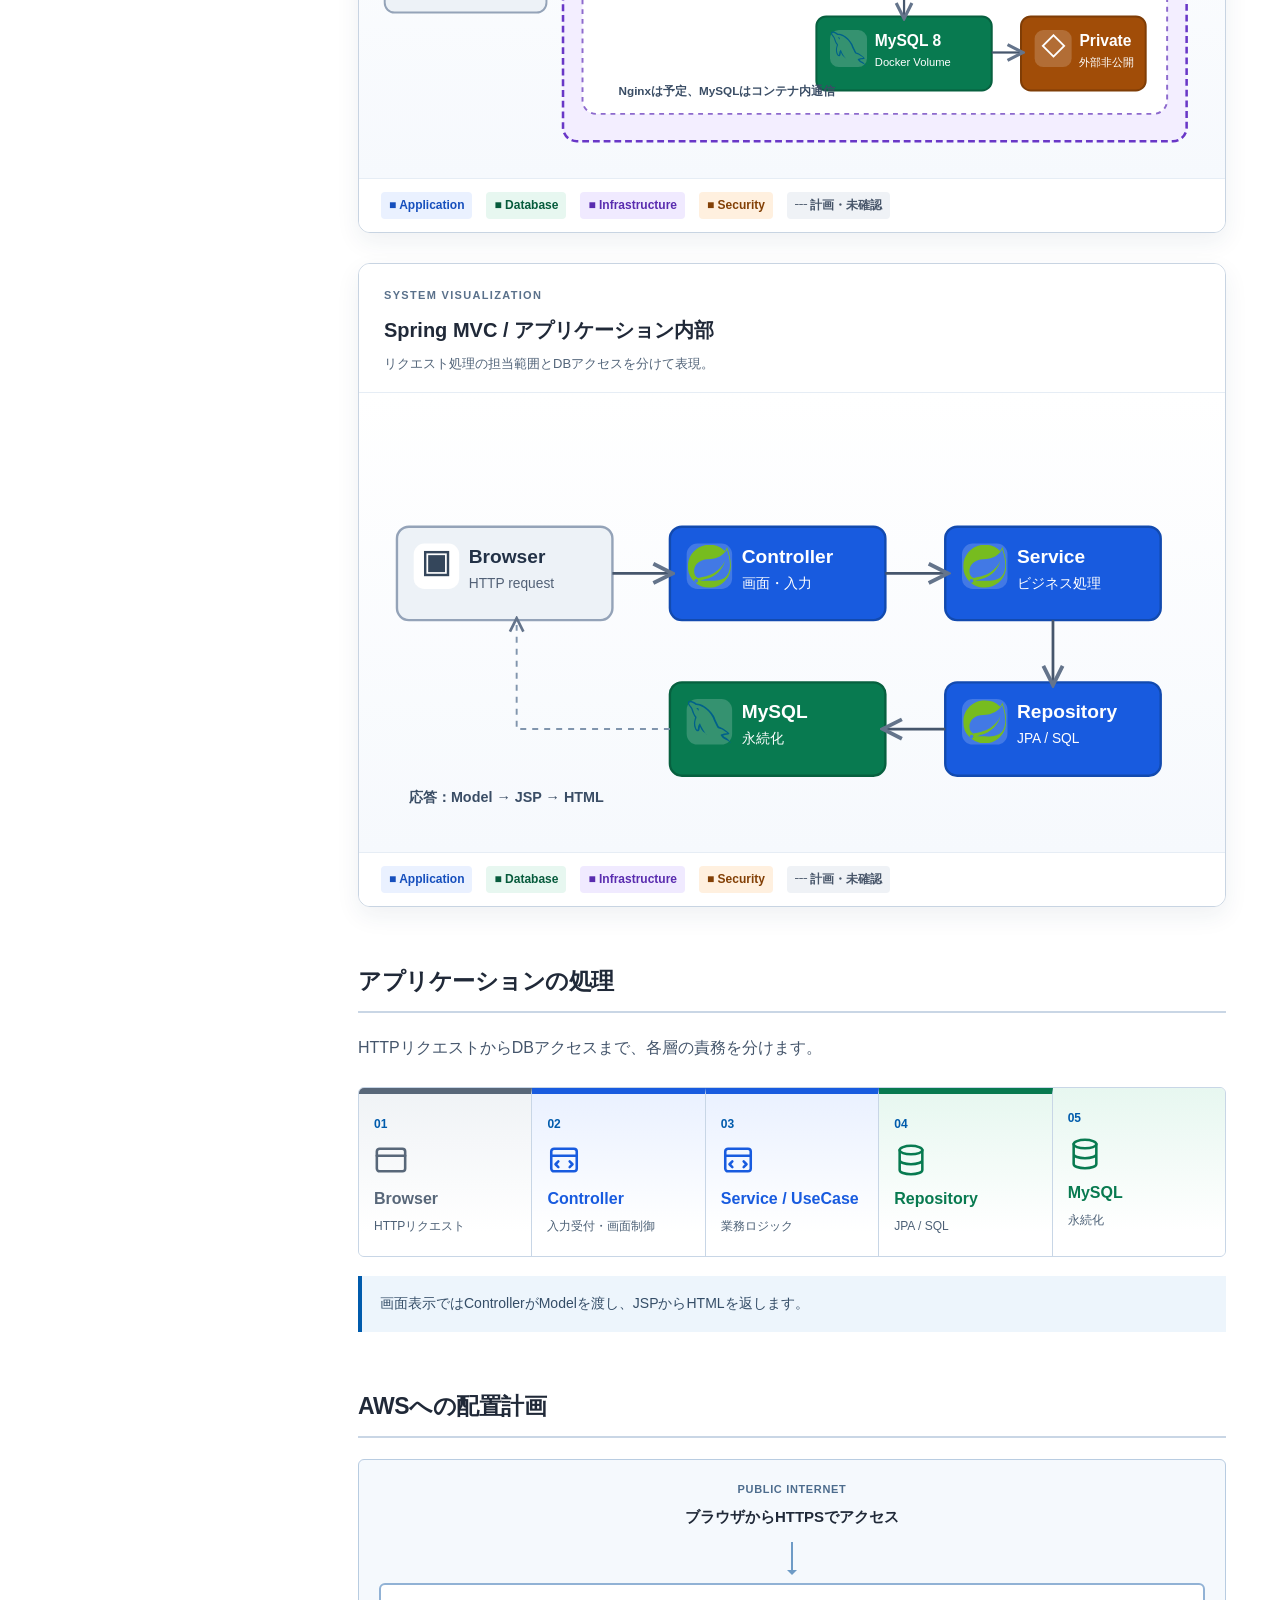
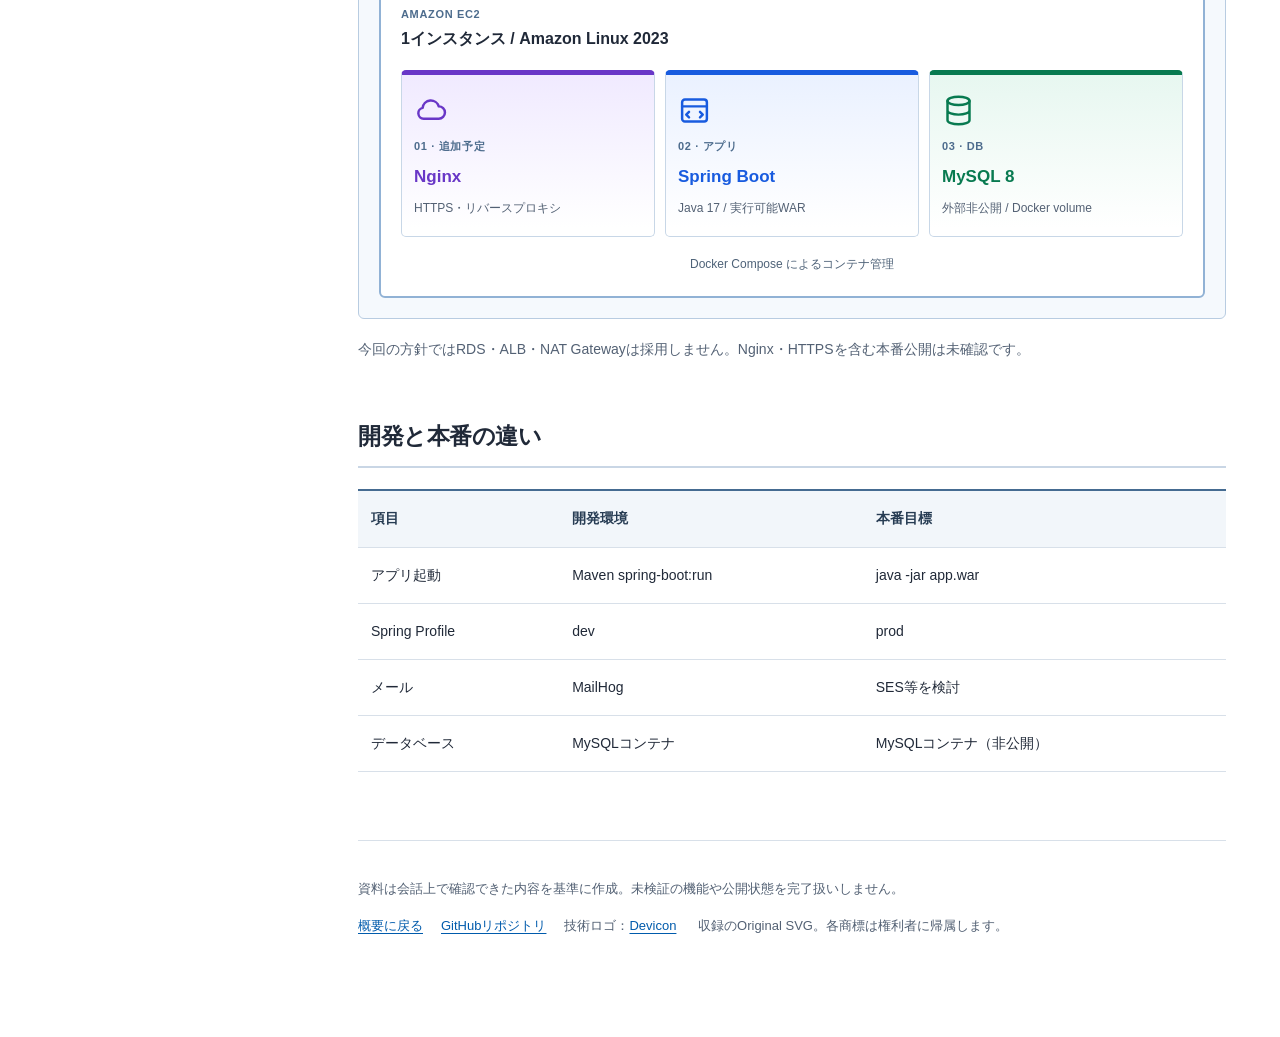
==== commit 43575856: "design: replace abstract diagrams with original brand SVGs and restore light palette" ====
--- a/architecture.html
+++ b/architecture.html
@@ -1 +1 @@
-<!doctype html><html lang="ja"><head><meta charset="utf-8"><meta name="viewport" content="width=device-width,initial-scale=1"><meta name="description" content="Spring Boot内部の責務分離と、AWS EC2に配置するコンテナ構成を分けて説明します。"><title>アーキテクチャ | BulletinBoard Docs</title><link rel="stylesheet" href="style.css?v=6"></head><body><a class="skip" href="#main">本文へスキップ</a><header class="site-header"><div class="header-inner"><a class="site-logo" href="index.html"><span class="logo-mark" aria-hidden="true">B</span><span>BulletinBoard <span style="font-weight:400;color:#64748b">/ Docs</span></span></a><span class="header-meta">Spring Boot · System Design Documentation</span></div></header><div class="site-layout"><nav class="side-nav" aria-label="ドキュメントナビゲーション"><div class="side-heading">DOCUMENTATION</div><a href="index.html">概要</a><a href="features.html">機能</a><a href="architecture.html" aria-current="page">アーキテクチャ</a><a href="database.html">データベース</a><a href="security.html">セキュリティ</a><a href="roadmap.html">開発ロードマップ</a><div class="side-bottom">設計・実装状況を整理した技術資料<br>最終編集：2026年11月8日</div></nav><main class="content" id="main"><div class="breadcrumb"><a href="index.html">ドキュメント</a> / アーキテクチャ</div><div class="eyebrow">SYSTEM ARCHITECTURE</div><h1>アーキテクチャ</h1><p class="lead">Spring Boot内部の責務分離と、AWS EC2に配置するコンテナ構成を分けて説明します。</p><div class="tech-legend" aria-label="技術カテゴリの色分け"><span class="legend-item tech-app"><svg class="tech-icon" viewBox="0 0 24 24" aria-hidden="true" fill="none" stroke="currentColor" stroke-width="1.8" stroke-linecap="round" stroke-linejoin="round"><rect x="3" y="4" width="18" height="16" rx="2"/><path d="M3 9h18M8 13l-2 2 2 2m8-4 2 2-2 2"/></svg>Application</span><span class="legend-item tech-db"><svg class="tech-icon" viewBox="0 0 24 24" aria-hidden="true" fill="none" stroke="currentColor" stroke-width="1.8" stroke-linecap="round" stroke-linejoin="round"><ellipse cx="12" cy="5" rx="8" ry="3"/><path d="M4 5v14c0 1.7 3.6 3 8 3s8-1.3 8-3V5M4 12c0 1.7 3.6 3 8 3s8-1.3 8-3"/></svg>Database</span><span class="legend-item tech-infra"><svg class="tech-icon" viewBox="0 0 24 24" aria-hidden="true" fill="none" stroke="currentColor" stroke-width="1.8" stroke-linecap="round" stroke-linejoin="round"><path d="M7 18a4 4 0 0 1-.7-7.9A6 6 0 0 1 18 9a4.5 4.5 0 0 1 0 9H7Z"/></svg>Infrastructure</span><span class="legend-item tech-security"><svg class="tech-icon" viewBox="0 0 24 24" aria-hidden="true" fill="none" stroke="currentColor" stroke-width="1.8" stroke-linecap="round" stroke-linejoin="round"><path d="M12 2 4 6v6c0 5 3.5 8 8 10 4.5-2 8-5 8-10V6l-8-4Z"/><path d="m9 12 2 2 4-4"/></svg>Security</span></div><section class="section visual-priority"><h2>ビジュアル構成図</h2><div class="diagram-board"><div class="diagram-board-heading"><span class="diagram-kicker">SYSTEM VISUALIZATION</span><strong>AWS / Docker コンテナ構成</strong><p>同じEC2内にWebアプリとDBを配置する計画。実線は論理的な通信経路、破線は導入予定の要素。</p></div><div class="diagram-scroll"><svg class="architecture-svg" viewBox="0 0 860 452" role="img" aria-label="AWS / Docker コンテナ構成。同じEC2内にWebアプリとDBを配置する計画。実線は論理的な通信経路、破線は導入予定の要素。" xmlns="http://www.w3.org/2000/svg"><defs><marker id="arr" markerWidth="9" markerHeight="9" refX="7" refY="4.5" orient="auto"><path d="M1 1L8 4.5L1 8" fill="none" stroke="#64748b" stroke-width="1.4"/></marker></defs><g class="svg-frame infra"><rect x="195" y="88" width="640" height="335" rx="14"/><text x="213" y="113">AWS EC2 · Amazon Linux 2023</text></g><g class="svg-frame docker"><rect x="215" y="135" width="600" height="260" rx="14"/><text x="233" y="160">Docker Compose</text></g><g class="svg-node browser"><rect x="12" y="215" width="166" height="76" rx="10"/><rect class="svg-icon-bg" x="26" y="229" width="38" height="38" rx="9"/><text class="svg-symbol" x="45" y="255" text-anchor="middle">▣</text><text class="svg-title" x="72" y="245">Browser</text><text class="svg-sub" x="72" y="266">利用者の端末</text></g><g class="svg-node infra"><rect x="245" y="170" width="170" height="76" rx="10"/><rect class="svg-icon-bg" x="259" y="184" width="38" height="38" rx="9"/><text class="svg-symbol" x="278" y="210" text-anchor="middle">☁</text><text class="svg-title" x="305" y="200">Nginx</text><text class="svg-sub" x="305" y="221">HTTPS / 導入予定</text></g><g class="svg-node app"><rect x="455" y="170" width="180" height="76" rx="10"/><rect class="svg-icon-bg" x="469" y="184" width="38" height="38" rx="9"/><text class="svg-symbol" x="488" y="210" text-anchor="middle">⌘</text><text class="svg-title" x="515" y="200">Spring Boot</text><text class="svg-sub" x="515" y="221">Java 17 · WAR</text></g><g class="svg-node db"><rect x="455" y="295" width="180" height="76" rx="10"/><rect class="svg-icon-bg" x="469" y="309" width="38" height="38" rx="9"/><text class="svg-symbol" x="488" y="335" text-anchor="middle">▤</text><text class="svg-title" x="515" y="325">MySQL 8</text><text class="svg-sub" x="515" y="346">Docker Volume</text></g><g class="svg-node security"><rect x="665" y="295" width="128" height="76" rx="10"/><rect class="svg-icon-bg" x="679" y="309" width="38" height="38" rx="9"/><text class="svg-symbol" x="698" y="335" text-anchor="middle">◇</text><text class="svg-title" x="725" y="325">Private</text><text class="svg-sub" x="725" y="346">外部非公開</text></g><g class="svg-edge"><path d="M178 253 L245 208" stroke-dasharray="6 5" marker-end="url(#arr)"/><text x="211.5" y="220.5" text-anchor="middle">HTTPS</text></g><g class="svg-edge"><path d="M415 208 L455 208" stroke-dasharray="6 5" marker-end="url(#arr)"/><text x="435" y="198" text-anchor="middle">HTTP</text></g><g class="svg-edge"><path d="M545 246 L545 295"  marker-end="url(#arr)"/><text x="545" y="260.5" text-anchor="middle">JPA</text></g><g class="svg-edge"><path d="M635 332 L665 332"  marker-end="url(#arr)"/></g><text class="svg-note" x="252" y="376">Nginxは予定、MySQLはコンテナ内通信</text></svg></div><div class="diagram-key"><span class="key-app">■ Application</span><span class="key-db">■ Database</span><span class="key-infra">■ Infrastructure</span><span class="key-security">■ Security</span><span class="key-plan">┄ 計画・未確認</span></div></div><div class="diagram-board"><div class="diagram-board-heading"><span class="diagram-kicker">SYSTEM VISUALIZATION</span><strong>Spring MVC / アプリケーション内部</strong><p>リクエスト処理の担当範囲とDBアクセスを分けて表現。</p></div><div class="diagram-scroll"><svg class="architecture-svg" viewBox="0 0 700 365" role="img" aria-label="Spring MVC / アプリケーション内部。リクエスト処理の担当範囲とDBアクセスを分けて表現。" xmlns="http://www.w3.org/2000/svg"><defs><marker id="arr" markerWidth="9" markerHeight="9" refX="7" refY="4.5" orient="auto"><path d="M1 1L8 4.5L1 8" fill="none" stroke="#64748b" stroke-width="1.4"/></marker></defs><g class="svg-node browser"><rect x="20" y="100" width="180" height="78" rx="10"/><rect class="svg-icon-bg" x="34" y="114" width="38" height="38" rx="9"/><text class="svg-symbol" x="53" y="140" text-anchor="middle">▣</text><text class="svg-title" x="80" y="130">Browser</text><text class="svg-sub" x="80" y="151">HTTP request</text></g><g class="svg-node app"><rect x="248" y="100" width="180" height="78" rx="10"/><rect class="svg-icon-bg" x="262" y="114" width="38" height="38" rx="9"/><text class="svg-symbol" x="281" y="140" text-anchor="middle">⌘</text><text class="svg-title" x="308" y="130">Controller</text><text class="svg-sub" x="308" y="151">画面・入力</text></g><g class="svg-node app"><rect x="478" y="100" width="180" height="78" rx="10"/><rect class="svg-icon-bg" x="492" y="114" width="38" height="38" rx="9"/><text class="svg-symbol" x="511" y="140" text-anchor="middle">⌘</text><text class="svg-title" x="538" y="130">Service</text><text class="svg-sub" x="538" y="151">ビジネス処理</text></g><g class="svg-node app"><rect x="478" y="230" width="180" height="78" rx="10"/><rect class="svg-icon-bg" x="492" y="244" width="38" height="38" rx="9"/><text class="svg-symbol" x="511" y="270" text-anchor="middle">⌘</text><text class="svg-title" x="538" y="260">Repository</text><text class="svg-sub" x="538" y="281">JPA / SQL</text></g><g class="svg-node db"><rect x="248" y="230" width="180" height="78" rx="10"/><rect class="svg-icon-bg" x="262" y="244" width="38" height="38" rx="9"/><text class="svg-symbol" x="281" y="270" text-anchor="middle">▤</text><text class="svg-title" x="308" y="260">MySQL</text><text class="svg-sub" x="308" y="281">永続化</text></g><g class="svg-edge"><path d="M200 139 L248 139"  marker-end="url(#arr)"/></g><g class="svg-edge"><path d="M428 139 L478 139"  marker-end="url(#arr)"/></g><g class="svg-edge"><path d="M568 178 L568 230"  marker-end="url(#arr)"/></g><g class="svg-edge"><path d="M478 269 L428 269"  marker-end="url(#arr)"/></g><path class="svg-return" d="M248 269 H120 V178" marker-end="url(#arr)"/><text class="svg-note" x="30" y="330">応答：Model → JSP → HTML</text></svg></div><div class="diagram-key"><span class="key-app">■ Application</span><span class="key-db">■ Database</span><span class="key-infra">■ Infrastructure</span><span class="key-security">■ Security</span><span class="key-plan">┄ 計画・未確認</span></div></div></section><section class="section"><h2>アプリケーションの処理</h2><p class="section-intro">HTTPリクエストからDBアクセスまで、各層の責務を分けます。</p><div class="process" role="list"><div class="process-item tech-browser" role="listitem"><span class="num">01</span><svg class="tech-icon" viewBox="0 0 24 24" aria-hidden="true" fill="none" stroke="currentColor" stroke-width="1.8" stroke-linecap="round" stroke-linejoin="round"><rect x="2" y="4" width="20" height="16" rx="2"/><path d="M2 9h20"/></svg><strong>Browser</strong><span>HTTPリクエスト</span></div><div class="process-item tech-app" role="listitem"><span class="num">02</span><svg class="tech-icon" viewBox="0 0 24 24" aria-hidden="true" fill="none" stroke="currentColor" stroke-width="1.8" stroke-linecap="round" stroke-linejoin="round"><rect x="3" y="4" width="18" height="16" rx="2"/><path d="M3 9h18M8 13l-2 2 2 2m8-4 2 2-2 2"/></svg><strong>Controller</strong><span>入力受付・画面制御</span></div><div class="process-item tech-app" role="listitem"><span class="num">03</span><svg class="tech-icon" viewBox="0 0 24 24" aria-hidden="true" fill="none" stroke="currentColor" stroke-width="1.8" stroke-linecap="round" stroke-linejoin="round"><rect x="3" y="4" width="18" height="16" rx="2"/><path d="M3 9h18M8 13l-2 2 2 2m8-4 2 2-2 2"/></svg><strong>Service / UseCase</strong><span>業務ロジック</span></div><div class="process-item tech-db" role="listitem"><span class="num">04</span><svg class="tech-icon" viewBox="0 0 24 24" aria-hidden="true" fill="none" stroke="currentColor" stroke-width="1.8" stroke-linecap="round" stroke-linejoin="round"><ellipse cx="12" cy="5" rx="8" ry="3"/><path d="M4 5v14c0 1.7 3.6 3 8 3s8-1.3 8-3V5M4 12c0 1.7 3.6 3 8 3s8-1.3 8-3"/></svg><strong>Repository</strong><span>JPA / SQL</span></div><div class="process-item tech-db" role="listitem"><span class="num">05</span><svg class="tech-icon" viewBox="0 0 24 24" aria-hidden="true" fill="none" stroke="currentColor" stroke-width="1.8" stroke-linecap="round" stroke-linejoin="round"><ellipse cx="12" cy="5" rx="8" ry="3"/><path d="M4 5v14c0 1.7 3.6 3 8 3s8-1.3 8-3V5M4 12c0 1.7 3.6 3 8 3s8-1.3 8-3"/></svg><strong>MySQL</strong><span>永続化</span></div></div><div class="callout">画面表示ではControllerがModelを渡し、JSPからHTMLを返します。</div></section><section class="section"><h2>AWSへの配置計画</h2><div class="infra"><div class="infra-top"><span>PUBLIC INTERNET</span><strong>ブラウザからHTTPSでアクセス</strong></div><div class="infra-line"></div><div class="infra-host"><div class="infra-heading"><span>AMAZON EC2</span><strong>1インスタンス / Amazon Linux 2023</strong></div><div class="infra-services"><div class="tech-infra"><svg class="tech-icon" viewBox="0 0 24 24" aria-hidden="true" fill="none" stroke="currentColor" stroke-width="1.8" stroke-linecap="round" stroke-linejoin="round"><path d="M7 18a4 4 0 0 1-.7-7.9A6 6 0 0 1 18 9a4.5 4.5 0 0 1 0 9H7Z"/></svg><span>01 · 追加予定</span><strong>Nginx</strong><small>HTTPS・リバースプロキシ</small></div><div class="tech-app"><svg class="tech-icon" viewBox="0 0 24 24" aria-hidden="true" fill="none" stroke="currentColor" stroke-width="1.8" stroke-linecap="round" stroke-linejoin="round"><rect x="3" y="4" width="18" height="16" rx="2"/><path d="M3 9h18M8 13l-2 2 2 2m8-4 2 2-2 2"/></svg><span>02 · アプリ</span><strong>Spring Boot</strong><small>Java 17 / 実行可能WAR</small></div><div class="tech-db"><svg class="tech-icon" viewBox="0 0 24 24" aria-hidden="true" fill="none" stroke="currentColor" stroke-width="1.8" stroke-linecap="round" stroke-linejoin="round"><ellipse cx="12" cy="5" rx="8" ry="3"/><path d="M4 5v14c0 1.7 3.6 3 8 3s8-1.3 8-3V5M4 12c0 1.7 3.6 3 8 3s8-1.3 8-3"/></svg><span>03 · DB</span><strong>MySQL 8</strong><small>外部非公開 / Docker volume</small></div></div><div class="infra-bottom">Docker Compose によるコンテナ管理</div></div></div><p class="note-text">今回の方針ではRDS・ALB・NAT Gatewayは採用しません。Nginx・HTTPSを含む本番公開は未確認です。</p></section><section class="section"><h2>開発と本番の違い</h2><div class="table-scroll"><table><thead><tr><th>項目</th><th>開発環境</th><th>本番目標</th></tr></thead><tbody><tr><td>アプリ起動</td><td>Maven spring-boot:run</td><td>java -jar app.war</td></tr><tr><td>Spring Profile</td><td>dev</td><td>prod</td></tr><tr><td>メール</td><td>MailHog</td><td>SES等を検討</td></tr><tr><td>データベース</td><td>MySQLコンテナ</td><td>MySQLコンテナ（非公開）</td></tr></tbody></table></div></section><footer class="site-footer"><p>資料は会話上で確認できた内容を基準に作成。未検証の機能や公開状態を完了扱いしません。</p><a href="index.html">概要に戻る</a><a href="https://github.com/hiroki0909/bulletinboard-docs">GitHubリポジトリ</a></footer></main></div></body></html>+<!doctype html><html lang="ja"><head><meta charset="utf-8"><meta name="viewport" content="width=device-width,initial-scale=1"><meta name="description" content="Spring Boot内部の責務分離と、AWS EC2に配置するコンテナ構成を分けて説明します。"><title>アーキテクチャ | BulletinBoard Docs</title><link rel="stylesheet" href="style.css?v=7"></head><body><a class="skip" href="#main">本文へスキップ</a><header class="site-header"><div class="header-inner"><a class="site-logo" href="index.html"><span class="logo-mark" aria-hidden="true">B</span><span>BulletinBoard <span style="font-weight:400;color:#64748b">/ Docs</span></span></a><span class="header-meta">Spring Boot · System Design Documentation</span></div></header><div class="site-layout"><nav class="side-nav" aria-label="ドキュメントナビゲーション"><div class="side-heading">DOCUMENTATION</div><a href="index.html">概要</a><a href="features.html">機能</a><a href="architecture.html" aria-current="page">アーキテクチャ</a><a href="database.html">データベース</a><a href="security.html">セキュリティ</a><a href="roadmap.html">開発ロードマップ</a><div class="side-bottom">設計・実装状況を整理した技術資料<br>最終編集：2026年11月8日</div></nav><main class="content" id="main"><div class="breadcrumb"><a href="index.html">ドキュメント</a> / アーキテクチャ</div><div class="eyebrow">SYSTEM ARCHITECTURE</div><h1>アーキテクチャ</h1><p class="lead">Spring Boot内部の責務分離と、AWS EC2に配置するコンテナ構成を分けて説明します。</p><section class="brand-stack" aria-labelledby="stack-title"><div class="brand-stack-heading"><span class="diagram-kicker">TECHNOLOGY STACK</span><h2 id="stack-title">使用技術</h2><p>製品ロゴを使って、アプリ・DB・インフラの役割を直感的に区別。</p></div><div class="brand-stack-grid"><div class="stack-brand tech-app"><img class="brand-logo" src="assets/logos/spring.svg" alt="" width="48" height="48" loading="lazy"><div class="stack-label"><strong>Spring Boot</strong><small>Webアプリケーション</small></div></div><div class="stack-brand tech-app"><img class="brand-logo" src="assets/logos/java.svg" alt="" width="48" height="48" loading="lazy"><div class="stack-label"><strong>Java 17</strong><small>アプリ実行環境</small></div></div><div class="stack-brand tech-db"><img class="brand-logo" src="assets/logos/mysql.svg" alt="" width="48" height="48" loading="lazy"><div class="stack-label"><strong>MySQL 8</strong><small>データベース</small></div></div><div class="stack-brand tech-infra"><img class="brand-logo" src="assets/logos/docker.svg" alt="" width="48" height="48" loading="lazy"><div class="stack-label"><strong>Docker</strong><small>コンテナ実行</small></div></div><div class="stack-brand tech-infra"><img class="brand-logo" src="assets/logos/aws.svg" alt="" width="48" height="48" loading="lazy"><div class="stack-label"><strong>AWS EC2</strong><small>デプロイ先・構築中</small></div></div><div class="stack-brand tech-infra stack-planned"><img class="brand-logo" src="assets/logos/nginx.svg" alt="" width="48" height="48" loading="lazy"><div class="stack-label"><strong>Nginx</strong><small>HTTPS入口</small></div><span class="stack-plan-badge">予定</span></div></div></section><section class="section visual-priority"><h2>ビジュアル構成図</h2><div class="diagram-board"><div class="diagram-board-heading"><span class="diagram-kicker">SYSTEM VISUALIZATION</span><strong>AWS / Docker コンテナ構成</strong><p>同じEC2内にWebアプリとDBを配置する計画。実線は論理的な通信経路、破線は導入予定の要素。</p></div><div class="diagram-scroll"><svg class="architecture-svg" viewBox="0 0 860 452" role="img" aria-label="AWS / Docker コンテナ構成。同じEC2内にWebアプリとDBを配置する計画。実線は論理的な通信経路、破線は導入予定の要素。" xmlns="http://www.w3.org/2000/svg"><defs><marker id="arr" markerWidth="9" markerHeight="9" refX="7" refY="4.5" orient="auto"><path d="M1 1L8 4.5L1 8" fill="none" stroke="#64748b" stroke-width="1.4"/></marker></defs><g class="svg-frame infra"><rect x="195" y="88" width="640" height="335" rx="14"/><text x="213" y="113">AWS EC2 · Amazon Linux 2023</text></g><g class="svg-frame docker"><rect x="215" y="135" width="600" height="260" rx="14"/><text x="233" y="160">Docker Compose</text></g><g class="svg-node browser"><rect x="12" y="215" width="166" height="76" rx="10"/><rect class="svg-icon-bg" x="26" y="229" width="38" height="38" rx="9"/><text class="svg-symbol" x="45" y="255" text-anchor="middle">▣</text><text class="svg-title" x="72" y="245">Browser</text><text class="svg-sub" x="72" y="266">利用者の端末</text></g><g class="svg-node infra"><rect x="245" y="170" width="170" height="76" rx="10"/><rect class="svg-icon-bg" x="259" y="184" width="38" height="38" rx="9"/><image class="brand-image" href="assets/logos/nginx.svg" x="260" y="185" width="36" height="36" preserveAspectRatio="xMidYMid meet"/><text class="svg-title" x="305" y="200">Nginx</text><text class="svg-sub" x="305" y="221">HTTPS / 導入予定</text></g><g class="svg-node app"><rect x="455" y="170" width="180" height="76" rx="10"/><rect class="svg-icon-bg" x="469" y="184" width="38" height="38" rx="9"/><image class="brand-image" href="assets/logos/spring.svg" x="470" y="185" width="36" height="36" preserveAspectRatio="xMidYMid meet"/><text class="svg-title" x="515" y="200">Spring Boot</text><text class="svg-sub" x="515" y="221">Java 17 · WAR</text></g><g class="svg-node db"><rect x="455" y="295" width="180" height="76" rx="10"/><rect class="svg-icon-bg" x="469" y="309" width="38" height="38" rx="9"/><image class="brand-image" href="assets/logos/mysql.svg" x="470" y="310" width="36" height="36" preserveAspectRatio="xMidYMid meet"/><text class="svg-title" x="515" y="325">MySQL 8</text><text class="svg-sub" x="515" y="346">Docker Volume</text></g><g class="svg-node security"><rect x="665" y="295" width="128" height="76" rx="10"/><rect class="svg-icon-bg" x="679" y="309" width="38" height="38" rx="9"/><text class="svg-symbol" x="698" y="335" text-anchor="middle">◇</text><text class="svg-title" x="725" y="325">Private</text><text class="svg-sub" x="725" y="346">外部非公開</text></g><g class="svg-edge"><path d="M178 253 L245 208" stroke-dasharray="6 5" marker-end="url(#arr)"/><text x="211.5" y="220.5" text-anchor="middle">HTTPS</text></g><g class="svg-edge"><path d="M415 208 L455 208" stroke-dasharray="6 5" marker-end="url(#arr)"/><text x="435" y="198" text-anchor="middle">HTTP</text></g><g class="svg-edge"><path d="M545 246 L545 295"  marker-end="url(#arr)"/><text x="545" y="260.5" text-anchor="middle">JPA</text></g><g class="svg-edge"><path d="M635 332 L665 332"  marker-end="url(#arr)"/></g><text class="svg-note" x="252" y="376">Nginxは予定、MySQLはコンテナ内通信</text></svg></div><div class="diagram-key"><span class="key-app">■ Application</span><span class="key-db">■ Database</span><span class="key-infra">■ Infrastructure</span><span class="key-security">■ Security</span><span class="key-plan">┄ 計画・未確認</span></div></div><div class="diagram-board"><div class="diagram-board-heading"><span class="diagram-kicker">SYSTEM VISUALIZATION</span><strong>Spring MVC / アプリケーション内部</strong><p>リクエスト処理の担当範囲とDBアクセスを分けて表現。</p></div><div class="diagram-scroll"><svg class="architecture-svg" viewBox="0 0 700 365" role="img" aria-label="Spring MVC / アプリケーション内部。リクエスト処理の担当範囲とDBアクセスを分けて表現。" xmlns="http://www.w3.org/2000/svg"><defs><marker id="arr" markerWidth="9" markerHeight="9" refX="7" refY="4.5" orient="auto"><path d="M1 1L8 4.5L1 8" fill="none" stroke="#64748b" stroke-width="1.4"/></marker></defs><g class="svg-node browser"><rect x="20" y="100" width="180" height="78" rx="10"/><rect class="svg-icon-bg" x="34" y="114" width="38" height="38" rx="9"/><text class="svg-symbol" x="53" y="140" text-anchor="middle">▣</text><text class="svg-title" x="80" y="130">Browser</text><text class="svg-sub" x="80" y="151">HTTP request</text></g><g class="svg-node app"><rect x="248" y="100" width="180" height="78" rx="10"/><rect class="svg-icon-bg" x="262" y="114" width="38" height="38" rx="9"/><image class="brand-image" href="assets/logos/spring.svg" x="263" y="115" width="36" height="36" preserveAspectRatio="xMidYMid meet"/><text class="svg-title" x="308" y="130">Controller</text><text class="svg-sub" x="308" y="151">画面・入力</text></g><g class="svg-node app"><rect x="478" y="100" width="180" height="78" rx="10"/><rect class="svg-icon-bg" x="492" y="114" width="38" height="38" rx="9"/><image class="brand-image" href="assets/logos/spring.svg" x="493" y="115" width="36" height="36" preserveAspectRatio="xMidYMid meet"/><text class="svg-title" x="538" y="130">Service</text><text class="svg-sub" x="538" y="151">ビジネス処理</text></g><g class="svg-node app"><rect x="478" y="230" width="180" height="78" rx="10"/><rect class="svg-icon-bg" x="492" y="244" width="38" height="38" rx="9"/><image class="brand-image" href="assets/logos/spring.svg" x="493" y="245" width="36" height="36" preserveAspectRatio="xMidYMid meet"/><text class="svg-title" x="538" y="260">Repository</text><text class="svg-sub" x="538" y="281">JPA / SQL</text></g><g class="svg-node db"><rect x="248" y="230" width="180" height="78" rx="10"/><rect class="svg-icon-bg" x="262" y="244" width="38" height="38" rx="9"/><image class="brand-image" href="assets/logos/mysql.svg" x="263" y="245" width="36" height="36" preserveAspectRatio="xMidYMid meet"/><text class="svg-title" x="308" y="260">MySQL</text><text class="svg-sub" x="308" y="281">永続化</text></g><g class="svg-edge"><path d="M200 139 L248 139"  marker-end="url(#arr)"/></g><g class="svg-edge"><path d="M428 139 L478 139"  marker-end="url(#arr)"/></g><g class="svg-edge"><path d="M568 178 L568 230"  marker-end="url(#arr)"/></g><g class="svg-edge"><path d="M478 269 L428 269"  marker-end="url(#arr)"/></g><path class="svg-return" d="M248 269 H120 V178" marker-end="url(#arr)"/><text class="svg-note" x="30" y="330">応答：Model → JSP → HTML</text></svg></div><div class="diagram-key"><span class="key-app">■ Application</span><span class="key-db">■ Database</span><span class="key-infra">■ Infrastructure</span><span class="key-security">■ Security</span><span class="key-plan">┄ 計画・未確認</span></div></div></section><section class="section"><h2>アプリケーションの処理</h2><p class="section-intro">HTTPリクエストからDBアクセスまで、各層の責務を分けます。</p><div class="process" role="list"><div class="process-item tech-browser" role="listitem"><span class="num">01</span><svg class="tech-icon" viewBox="0 0 24 24" aria-hidden="true" fill="none" stroke="currentColor" stroke-width="1.8" stroke-linecap="round" stroke-linejoin="round"><rect x="2" y="4" width="20" height="16" rx="2"/><path d="M2 9h20"/></svg><strong>Browser</strong><span>HTTPリクエスト</span></div><div class="process-item tech-app" role="listitem"><span class="num">02</span><svg class="tech-icon" viewBox="0 0 24 24" aria-hidden="true" fill="none" stroke="currentColor" stroke-width="1.8" stroke-linecap="round" stroke-linejoin="round"><rect x="3" y="4" width="18" height="16" rx="2"/><path d="M3 9h18M8 13l-2 2 2 2m8-4 2 2-2 2"/></svg><strong>Controller</strong><span>入力受付・画面制御</span></div><div class="process-item tech-app" role="listitem"><span class="num">03</span><svg class="tech-icon" viewBox="0 0 24 24" aria-hidden="true" fill="none" stroke="currentColor" stroke-width="1.8" stroke-linecap="round" stroke-linejoin="round"><rect x="3" y="4" width="18" height="16" rx="2"/><path d="M3 9h18M8 13l-2 2 2 2m8-4 2 2-2 2"/></svg><strong>Service / UseCase</strong><span>業務ロジック</span></div><div class="process-item tech-db" role="listitem"><span class="num">04</span><svg class="tech-icon" viewBox="0 0 24 24" aria-hidden="true" fill="none" stroke="currentColor" stroke-width="1.8" stroke-linecap="round" stroke-linejoin="round"><ellipse cx="12" cy="5" rx="8" ry="3"/><path d="M4 5v14c0 1.7 3.6 3 8 3s8-1.3 8-3V5M4 12c0 1.7 3.6 3 8 3s8-1.3 8-3"/></svg><strong>Repository</strong><span>JPA / SQL</span></div><div class="process-item tech-db" role="listitem"><span class="num">05</span><svg class="tech-icon" viewBox="0 0 24 24" aria-hidden="true" fill="none" stroke="currentColor" stroke-width="1.8" stroke-linecap="round" stroke-linejoin="round"><ellipse cx="12" cy="5" rx="8" ry="3"/><path d="M4 5v14c0 1.7 3.6 3 8 3s8-1.3 8-3V5M4 12c0 1.7 3.6 3 8 3s8-1.3 8-3"/></svg><strong>MySQL</strong><span>永続化</span></div></div><div class="callout">画面表示ではControllerがModelを渡し、JSPからHTMLを返します。</div></section><section class="section"><h2>AWSへの配置計画</h2><div class="infra"><div class="infra-top"><span>PUBLIC INTERNET</span><strong>ブラウザからHTTPSでアクセス</strong></div><div class="infra-line"></div><div class="infra-host"><div class="infra-heading"><span>AMAZON EC2</span><strong>1インスタンス / Amazon Linux 2023</strong></div><div class="infra-services"><div class="tech-infra"><svg class="tech-icon" viewBox="0 0 24 24" aria-hidden="true" fill="none" stroke="currentColor" stroke-width="1.8" stroke-linecap="round" stroke-linejoin="round"><path d="M7 18a4 4 0 0 1-.7-7.9A6 6 0 0 1 18 9a4.5 4.5 0 0 1 0 9H7Z"/></svg><span>01 · 追加予定</span><strong>Nginx</strong><small>HTTPS・リバースプロキシ</small></div><div class="tech-app"><svg class="tech-icon" viewBox="0 0 24 24" aria-hidden="true" fill="none" stroke="currentColor" stroke-width="1.8" stroke-linecap="round" stroke-linejoin="round"><rect x="3" y="4" width="18" height="16" rx="2"/><path d="M3 9h18M8 13l-2 2 2 2m8-4 2 2-2 2"/></svg><span>02 · アプリ</span><strong>Spring Boot</strong><small>Java 17 / 実行可能WAR</small></div><div class="tech-db"><svg class="tech-icon" viewBox="0 0 24 24" aria-hidden="true" fill="none" stroke="currentColor" stroke-width="1.8" stroke-linecap="round" stroke-linejoin="round"><ellipse cx="12" cy="5" rx="8" ry="3"/><path d="M4 5v14c0 1.7 3.6 3 8 3s8-1.3 8-3V5M4 12c0 1.7 3.6 3 8 3s8-1.3 8-3"/></svg><span>03 · DB</span><strong>MySQL 8</strong><small>外部非公開 / Docker volume</small></div></div><div class="infra-bottom">Docker Compose によるコンテナ管理</div></div></div><p class="note-text">今回の方針ではRDS・ALB・NAT Gatewayは採用しません。Nginx・HTTPSを含む本番公開は未確認です。</p></section><section class="section"><h2>開発と本番の違い</h2><div class="table-scroll"><table><thead><tr><th>項目</th><th>開発環境</th><th>本番目標</th></tr></thead><tbody><tr><td>アプリ起動</td><td>Maven spring-boot:run</td><td>java -jar app.war</td></tr><tr><td>Spring Profile</td><td>dev</td><td>prod</td></tr><tr><td>メール</td><td>MailHog</td><td>SES等を検討</td></tr><tr><td>データベース</td><td>MySQLコンテナ</td><td>MySQLコンテナ（非公開）</td></tr></tbody></table></div></section><footer class="site-footer"><p>資料は会話上で確認できた内容を基準に作成。未検証の機能や公開状態を完了扱いしません。</p><a href="index.html">概要に戻る</a><a href="https://github.com/hiroki0909/bulletinboard-docs">GitHubリポジトリ</a><span class="brand-credit">技術ロゴ：<a href="https://github.com/devicons/devicon" target="_blank" rel="noopener noreferrer">Devicon</a> 収録のOriginal SVG。各商標は権利者に帰属します。</span></footer></main></div></body></html>
--- a/style.css
+++ b/style.css
@@ -41,3 +41,62 @@
 .diagram-key{display:flex;flex-wrap:wrap;gap:14px;padding:13px 22px;background:#fff;border-top:1px solid #e6edf5;font-size:12px;font-weight:700}
 .key-app{color:#245cc2}.key-db{color:#187548}.key-infra{color:#7045b8}.key-security{color:#a65b12}.key-plan{color:#657488}
 @media(max-width:720px){.diagram-board-heading{padding:16px}.diagram-scroll{padding:8px}.architecture-svg{min-width:610px}.diagram-key{gap:9px;padding:12px;font-size:11px}}
+
+/* v6 — high-chroma semantic accents; white canvas and text contrast retained */
+:root {
+  --app:#185BDF; --app-bg:#EAF1FF;
+  --db:#087A50; --db-bg:#E7F7F0;
+  --infra:#6937C7; --infra-bg:#F0EAFF;
+  --security:#A14D08; --security-bg:#FFF0DF;
+}
+.tech-legend .legend-item {
+  background:var(--tech);
+  color:#fff;
+  border:1px solid var(--tech);
+  box-shadow:0 2px 7px rgba(25,45,75,.11);
+  letter-spacing:.01em;
+}
+.tech-legend .tech-icon{color:#fff;stroke:currentColor}
+.hero-stats>div {border-top-width:6px;background:linear-gradient(180deg,var(--tech-bg,#fff),#fff 87%)}
+.hero-stats strong{font-size:20px;color:var(--tech)}
+.hero-stats .tech-icon{width:34px;height:34px;flex-basis:34px}
+.process-item {border-top-width:6px;background:linear-gradient(180deg,var(--tech-bg,#fff),#fff 85%)}
+.process-item .tech-icon{width:34px;height:34px;flex-basis:34px}
+.process-item strong{font-size:16px}
+.infra-services>div,.zone,.info-card,.link-tile {border-top-width:5px}
+.infra-services>div{background:linear-gradient(180deg,var(--tech-bg,#fff),#fff 95%)}
+.infra-services .tech-icon,.zone .tech-icon{width:33px;height:33px;flex-basis:33px}
+.feature-row .tech-icon{width:31px;height:31px;flex-basis:31px}
+.entity-title{background:var(--db);color:#fff}
+.entity-title .tech-icon{color:#fff}
+.entity-title small{color:#f4fff9}
+.logo-mark{background:#185BDF}
+.side-nav a[aria-current="page"]{border-color:#185BDF;background:#eaf1ff;color:#124aab}
+.diagram-board{border-color:#c8d4e2;box-shadow:0 9px 25px rgba(25,51,82,.07)}
+.diagram-board-heading {background:#fff}
+.diagram-scroll {background:linear-gradient(180deg,#fff,#f6f9fd)}
+.svg-node rect:first-child{stroke-width:2}
+.svg-node.app rect:first-child{fill:#185BDF;stroke:#124AAF}
+.svg-node.db rect:first-child{fill:#087A50;stroke:#07603F}
+.svg-node.infra rect:first-child{fill:#6937C7;stroke:#4E259E}
+.svg-node.security rect:first-child{fill:#A14D08;stroke:#7F3D06}
+.svg-node.browser rect:first-child{fill:#EDF2F7;stroke:#94A3B8}
+.svg-node:not(.browser) .svg-icon-bg{fill:rgba(255,255,255,.18)!important;stroke:none!important}
+.svg-node:not(.browser) .svg-symbol,
+.svg-node:not(.browser) .svg-title,
+.svg-node:not(.browser) .svg-sub{fill:#fff}
+.svg-node.browser .svg-symbol{fill:#34465B}
+.svg-node.browser .svg-title{fill:#223146}
+.svg-node.browser .svg-sub{fill:#526176}
+.svg-frame rect {fill:#F3EEFF;stroke:#6937C7;stroke-width:2.6}
+.svg-frame text{fill:#562DA9;font-size:15px}
+.svg-frame.docker rect{fill:#fff;stroke:#8D6ACD;stroke-width:2}
+.svg-edge path{stroke:#46566C;stroke-width:2.3}
+.svg-edge text,.svg-note{fill:#3A4D65;font-weight:600}
+.diagram-key span{display:inline-flex;align-items:center;border-radius:4px;padding:3px 8px;background:#F6F8FB}
+.diagram-key .key-app{background:var(--app-bg);color:#164FBD}
+.diagram-key .key-db{background:var(--db-bg);color:#075B3C}
+.diagram-key .key-infra{background:var(--infra-bg);color:#592CAF}
+.diagram-key .key-security{background:var(--security-bg);color:#834006}
+.diagram-key .key-plan{background:#EFF2F6;color:#475569}
+@media (prefers-reduced-motion:reduce) { html{scroll-behavior:auto} }
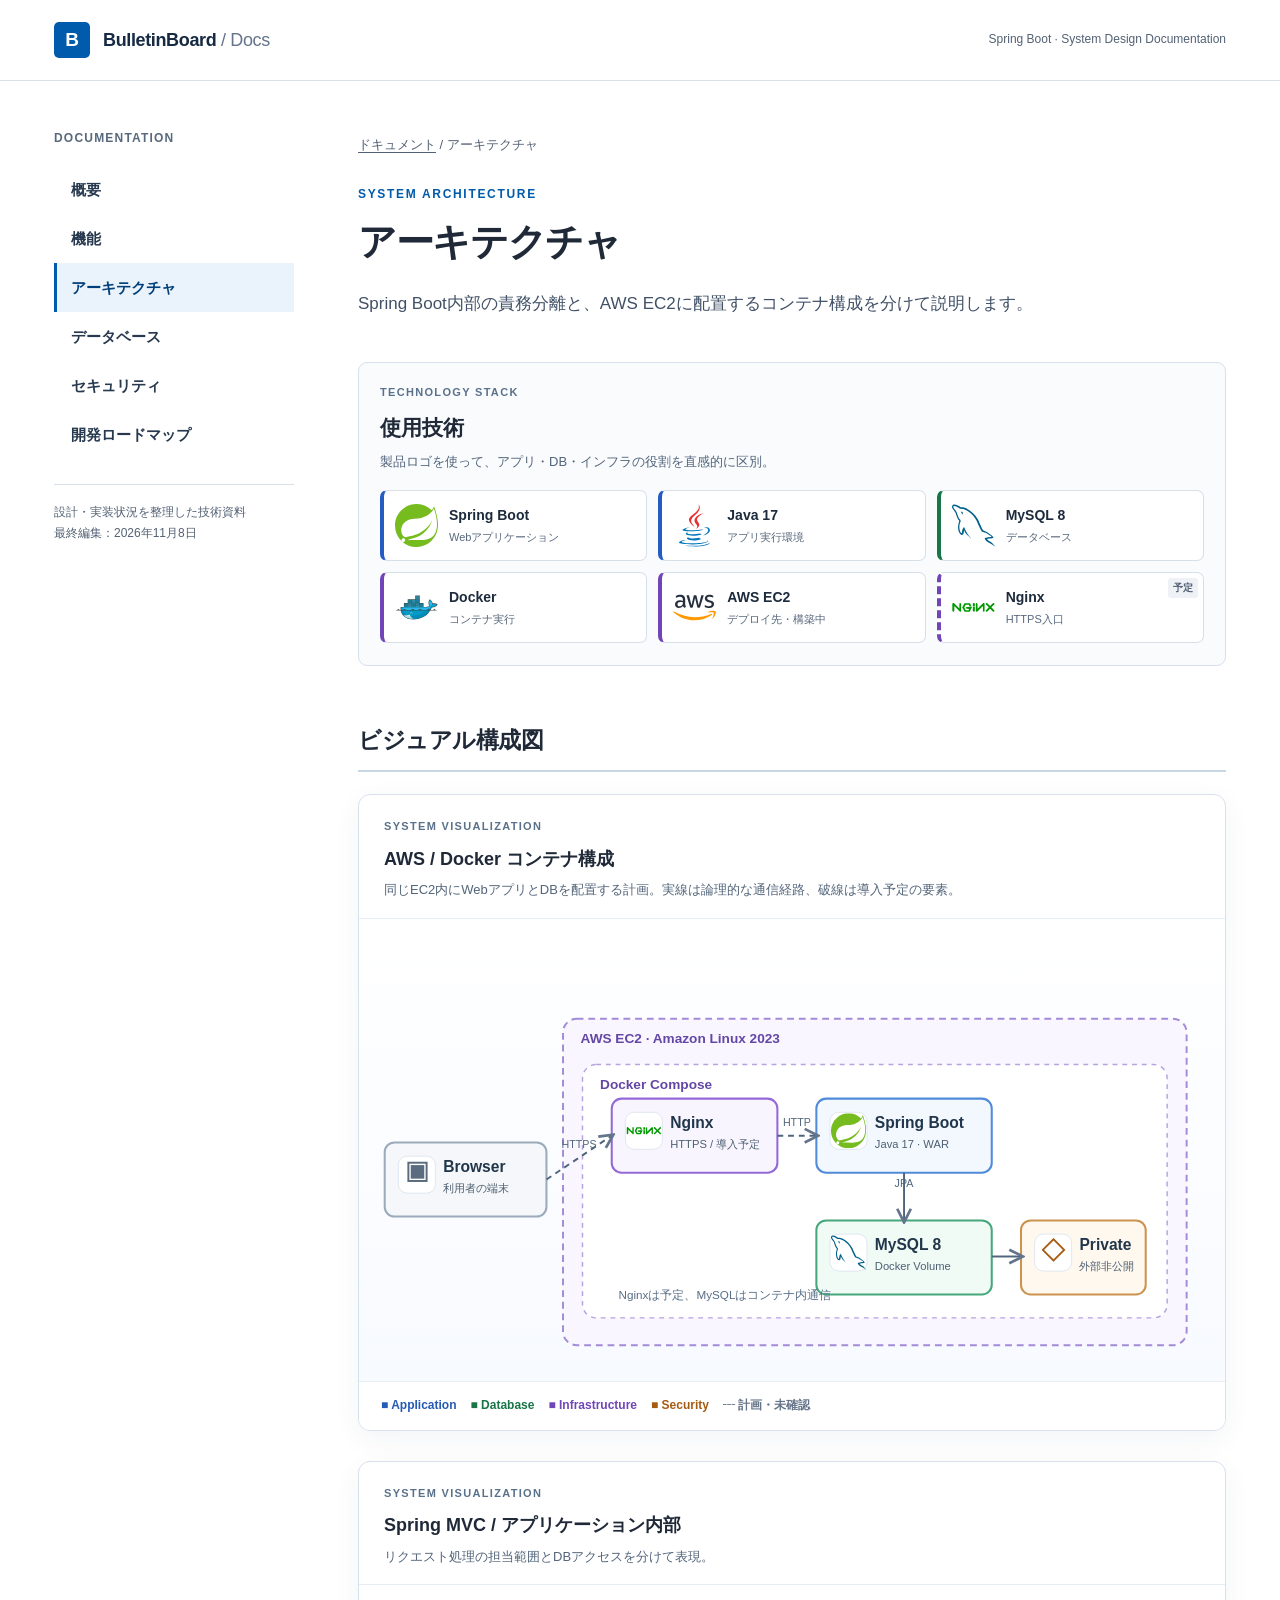
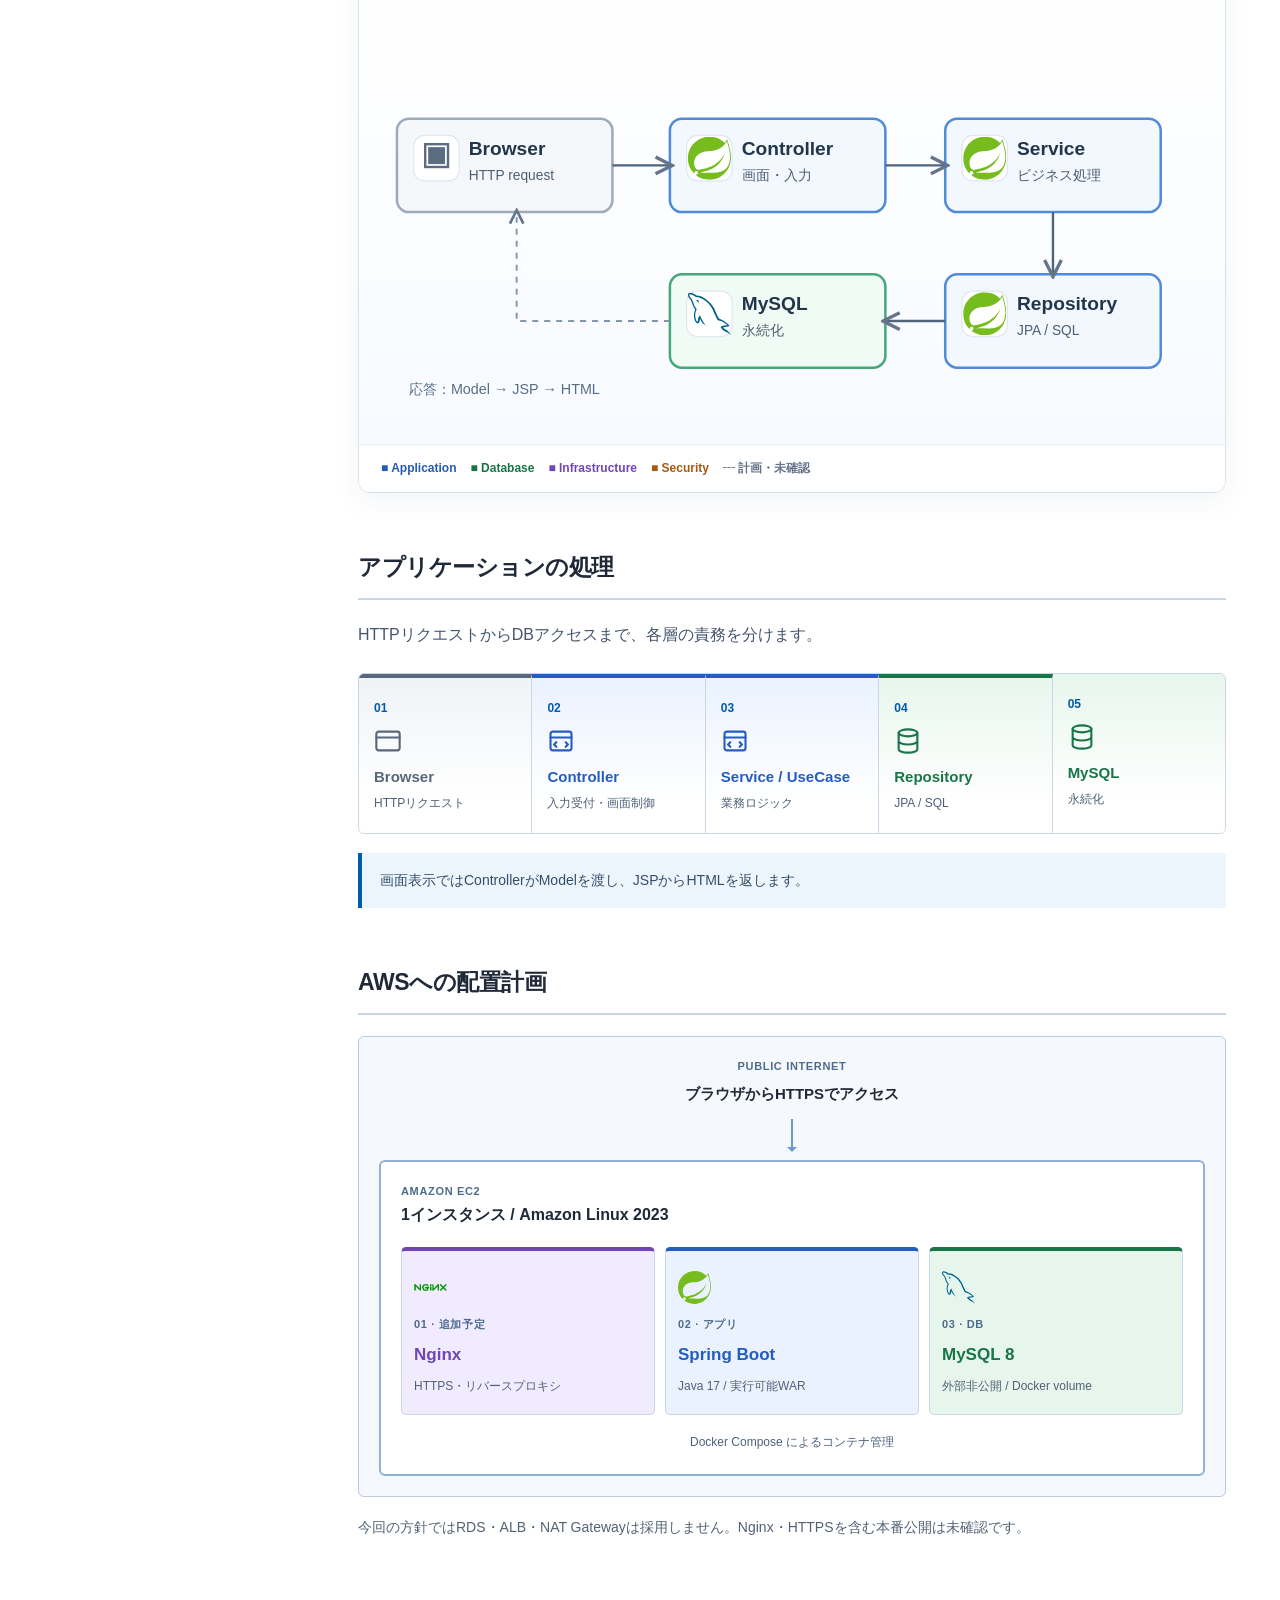
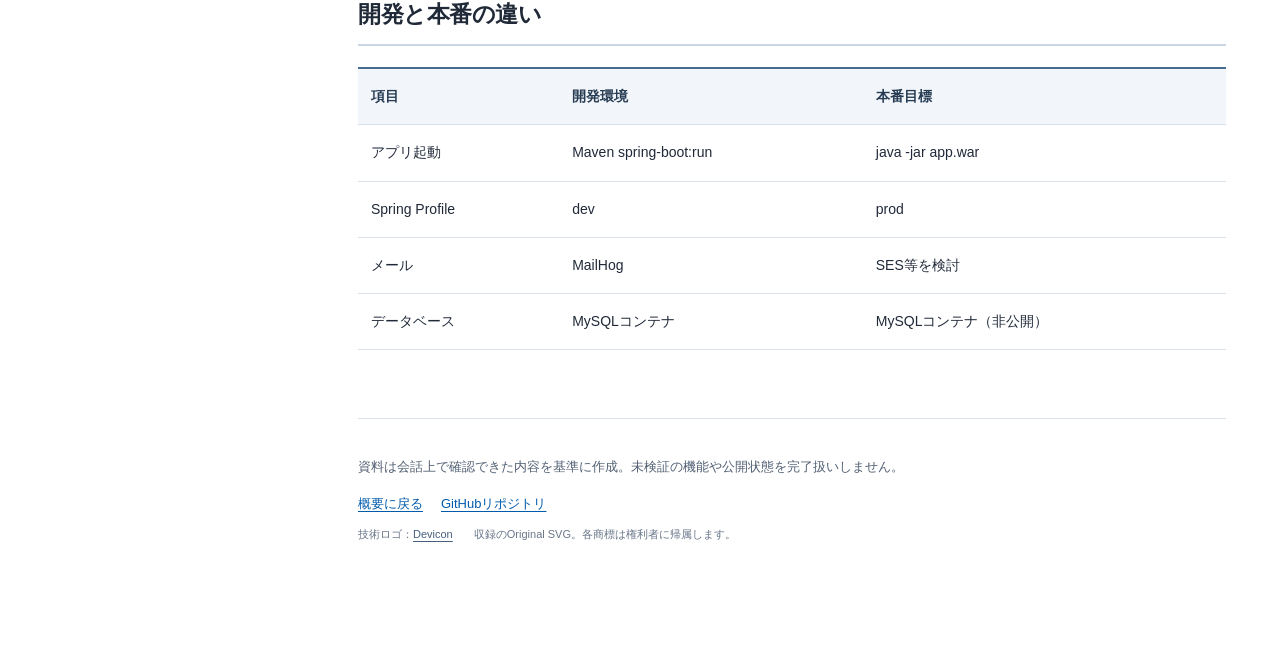
==== commit c18024ba: "design: show original brand logos also in summary and component cards" ====
--- a/architecture.html
+++ b/architecture.html
@@ -1 +1 @@
-<!doctype html><html lang="ja"><head><meta charset="utf-8"><meta name="viewport" content="width=device-width,initial-scale=1"><meta name="description" content="Spring Boot内部の責務分離と、AWS EC2に配置するコンテナ構成を分けて説明します。"><title>アーキテクチャ | BulletinBoard Docs</title><link rel="stylesheet" href="style.css?v=7"></head><body><a class="skip" href="#main">本文へスキップ</a><header class="site-header"><div class="header-inner"><a class="site-logo" href="index.html"><span class="logo-mark" aria-hidden="true">B</span><span>BulletinBoard <span style="font-weight:400;color:#64748b">/ Docs</span></span></a><span class="header-meta">Spring Boot · System Design Documentation</span></div></header><div class="site-layout"><nav class="side-nav" aria-label="ドキュメントナビゲーション"><div class="side-heading">DOCUMENTATION</div><a href="index.html">概要</a><a href="features.html">機能</a><a href="architecture.html" aria-current="page">アーキテクチャ</a><a href="database.html">データベース</a><a href="security.html">セキュリティ</a><a href="roadmap.html">開発ロードマップ</a><div class="side-bottom">設計・実装状況を整理した技術資料<br>最終編集：2026年11月8日</div></nav><main class="content" id="main"><div class="breadcrumb"><a href="index.html">ドキュメント</a> / アーキテクチャ</div><div class="eyebrow">SYSTEM ARCHITECTURE</div><h1>アーキテクチャ</h1><p class="lead">Spring Boot内部の責務分離と、AWS EC2に配置するコンテナ構成を分けて説明します。</p><section class="brand-stack" aria-labelledby="stack-title"><div class="brand-stack-heading"><span class="diagram-kicker">TECHNOLOGY STACK</span><h2 id="stack-title">使用技術</h2><p>製品ロゴを使って、アプリ・DB・インフラの役割を直感的に区別。</p></div><div class="brand-stack-grid"><div class="stack-brand tech-app"><img class="brand-logo" src="assets/logos/spring.svg" alt="" width="48" height="48" loading="lazy"><div class="stack-label"><strong>Spring Boot</strong><small>Webアプリケーション</small></div></div><div class="stack-brand tech-app"><img class="brand-logo" src="assets/logos/java.svg" alt="" width="48" height="48" loading="lazy"><div class="stack-label"><strong>Java 17</strong><small>アプリ実行環境</small></div></div><div class="stack-brand tech-db"><img class="brand-logo" src="assets/logos/mysql.svg" alt="" width="48" height="48" loading="lazy"><div class="stack-label"><strong>MySQL 8</strong><small>データベース</small></div></div><div class="stack-brand tech-infra"><img class="brand-logo" src="assets/logos/docker.svg" alt="" width="48" height="48" loading="lazy"><div class="stack-label"><strong>Docker</strong><small>コンテナ実行</small></div></div><div class="stack-brand tech-infra"><img class="brand-logo" src="assets/logos/aws.svg" alt="" width="48" height="48" loading="lazy"><div class="stack-label"><strong>AWS EC2</strong><small>デプロイ先・構築中</small></div></div><div class="stack-brand tech-infra stack-planned"><img class="brand-logo" src="assets/logos/nginx.svg" alt="" width="48" height="48" loading="lazy"><div class="stack-label"><strong>Nginx</strong><small>HTTPS入口</small></div><span class="stack-plan-badge">予定</span></div></div></section><section class="section visual-priority"><h2>ビジュアル構成図</h2><div class="diagram-board"><div class="diagram-board-heading"><span class="diagram-kicker">SYSTEM VISUALIZATION</span><strong>AWS / Docker コンテナ構成</strong><p>同じEC2内にWebアプリとDBを配置する計画。実線は論理的な通信経路、破線は導入予定の要素。</p></div><div class="diagram-scroll"><svg class="architecture-svg" viewBox="0 0 860 452" role="img" aria-label="AWS / Docker コンテナ構成。同じEC2内にWebアプリとDBを配置する計画。実線は論理的な通信経路、破線は導入予定の要素。" xmlns="http://www.w3.org/2000/svg"><defs><marker id="arr" markerWidth="9" markerHeight="9" refX="7" refY="4.5" orient="auto"><path d="M1 1L8 4.5L1 8" fill="none" stroke="#64748b" stroke-width="1.4"/></marker></defs><g class="svg-frame infra"><rect x="195" y="88" width="640" height="335" rx="14"/><text x="213" y="113">AWS EC2 · Amazon Linux 2023</text></g><g class="svg-frame docker"><rect x="215" y="135" width="600" height="260" rx="14"/><text x="233" y="160">Docker Compose</text></g><g class="svg-node browser"><rect x="12" y="215" width="166" height="76" rx="10"/><rect class="svg-icon-bg" x="26" y="229" width="38" height="38" rx="9"/><text class="svg-symbol" x="45" y="255" text-anchor="middle">▣</text><text class="svg-title" x="72" y="245">Browser</text><text class="svg-sub" x="72" y="266">利用者の端末</text></g><g class="svg-node infra"><rect x="245" y="170" width="170" height="76" rx="10"/><rect class="svg-icon-bg" x="259" y="184" width="38" height="38" rx="9"/><image class="brand-image" href="assets/logos/nginx.svg" x="260" y="185" width="36" height="36" preserveAspectRatio="xMidYMid meet"/><text class="svg-title" x="305" y="200">Nginx</text><text class="svg-sub" x="305" y="221">HTTPS / 導入予定</text></g><g class="svg-node app"><rect x="455" y="170" width="180" height="76" rx="10"/><rect class="svg-icon-bg" x="469" y="184" width="38" height="38" rx="9"/><image class="brand-image" href="assets/logos/spring.svg" x="470" y="185" width="36" height="36" preserveAspectRatio="xMidYMid meet"/><text class="svg-title" x="515" y="200">Spring Boot</text><text class="svg-sub" x="515" y="221">Java 17 · WAR</text></g><g class="svg-node db"><rect x="455" y="295" width="180" height="76" rx="10"/><rect class="svg-icon-bg" x="469" y="309" width="38" height="38" rx="9"/><image class="brand-image" href="assets/logos/mysql.svg" x="470" y="310" width="36" height="36" preserveAspectRatio="xMidYMid meet"/><text class="svg-title" x="515" y="325">MySQL 8</text><text class="svg-sub" x="515" y="346">Docker Volume</text></g><g class="svg-node security"><rect x="665" y="295" width="128" height="76" rx="10"/><rect class="svg-icon-bg" x="679" y="309" width="38" height="38" rx="9"/><text class="svg-symbol" x="698" y="335" text-anchor="middle">◇</text><text class="svg-title" x="725" y="325">Private</text><text class="svg-sub" x="725" y="346">外部非公開</text></g><g class="svg-edge"><path d="M178 253 L245 208" stroke-dasharray="6 5" marker-end="url(#arr)"/><text x="211.5" y="220.5" text-anchor="middle">HTTPS</text></g><g class="svg-edge"><path d="M415 208 L455 208" stroke-dasharray="6 5" marker-end="url(#arr)"/><text x="435" y="198" text-anchor="middle">HTTP</text></g><g class="svg-edge"><path d="M545 246 L545 295"  marker-end="url(#arr)"/><text x="545" y="260.5" text-anchor="middle">JPA</text></g><g class="svg-edge"><path d="M635 332 L665 332"  marker-end="url(#arr)"/></g><text class="svg-note" x="252" y="376">Nginxは予定、MySQLはコンテナ内通信</text></svg></div><div class="diagram-key"><span class="key-app">■ Application</span><span class="key-db">■ Database</span><span class="key-infra">■ Infrastructure</span><span class="key-security">■ Security</span><span class="key-plan">┄ 計画・未確認</span></div></div><div class="diagram-board"><div class="diagram-board-heading"><span class="diagram-kicker">SYSTEM VISUALIZATION</span><strong>Spring MVC / アプリケーション内部</strong><p>リクエスト処理の担当範囲とDBアクセスを分けて表現。</p></div><div class="diagram-scroll"><svg class="architecture-svg" viewBox="0 0 700 365" role="img" aria-label="Spring MVC / アプリケーション内部。リクエスト処理の担当範囲とDBアクセスを分けて表現。" xmlns="http://www.w3.org/2000/svg"><defs><marker id="arr" markerWidth="9" markerHeight="9" refX="7" refY="4.5" orient="auto"><path d="M1 1L8 4.5L1 8" fill="none" stroke="#64748b" stroke-width="1.4"/></marker></defs><g class="svg-node browser"><rect x="20" y="100" width="180" height="78" rx="10"/><rect class="svg-icon-bg" x="34" y="114" width="38" height="38" rx="9"/><text class="svg-symbol" x="53" y="140" text-anchor="middle">▣</text><text class="svg-title" x="80" y="130">Browser</text><text class="svg-sub" x="80" y="151">HTTP request</text></g><g class="svg-node app"><rect x="248" y="100" width="180" height="78" rx="10"/><rect class="svg-icon-bg" x="262" y="114" width="38" height="38" rx="9"/><image class="brand-image" href="assets/logos/spring.svg" x="263" y="115" width="36" height="36" preserveAspectRatio="xMidYMid meet"/><text class="svg-title" x="308" y="130">Controller</text><text class="svg-sub" x="308" y="151">画面・入力</text></g><g class="svg-node app"><rect x="478" y="100" width="180" height="78" rx="10"/><rect class="svg-icon-bg" x="492" y="114" width="38" height="38" rx="9"/><image class="brand-image" href="assets/logos/spring.svg" x="493" y="115" width="36" height="36" preserveAspectRatio="xMidYMid meet"/><text class="svg-title" x="538" y="130">Service</text><text class="svg-sub" x="538" y="151">ビジネス処理</text></g><g class="svg-node app"><rect x="478" y="230" width="180" height="78" rx="10"/><rect class="svg-icon-bg" x="492" y="244" width="38" height="38" rx="9"/><image class="brand-image" href="assets/logos/spring.svg" x="493" y="245" width="36" height="36" preserveAspectRatio="xMidYMid meet"/><text class="svg-title" x="538" y="260">Repository</text><text class="svg-sub" x="538" y="281">JPA / SQL</text></g><g class="svg-node db"><rect x="248" y="230" width="180" height="78" rx="10"/><rect class="svg-icon-bg" x="262" y="244" width="38" height="38" rx="9"/><image class="brand-image" href="assets/logos/mysql.svg" x="263" y="245" width="36" height="36" preserveAspectRatio="xMidYMid meet"/><text class="svg-title" x="308" y="260">MySQL</text><text class="svg-sub" x="308" y="281">永続化</text></g><g class="svg-edge"><path d="M200 139 L248 139"  marker-end="url(#arr)"/></g><g class="svg-edge"><path d="M428 139 L478 139"  marker-end="url(#arr)"/></g><g class="svg-edge"><path d="M568 178 L568 230"  marker-end="url(#arr)"/></g><g class="svg-edge"><path d="M478 269 L428 269"  marker-end="url(#arr)"/></g><path class="svg-return" d="M248 269 H120 V178" marker-end="url(#arr)"/><text class="svg-note" x="30" y="330">応答：Model → JSP → HTML</text></svg></div><div class="diagram-key"><span class="key-app">■ Application</span><span class="key-db">■ Database</span><span class="key-infra">■ Infrastructure</span><span class="key-security">■ Security</span><span class="key-plan">┄ 計画・未確認</span></div></div></section><section class="section"><h2>アプリケーションの処理</h2><p class="section-intro">HTTPリクエストからDBアクセスまで、各層の責務を分けます。</p><div class="process" role="list"><div class="process-item tech-browser" role="listitem"><span class="num">01</span><svg class="tech-icon" viewBox="0 0 24 24" aria-hidden="true" fill="none" stroke="currentColor" stroke-width="1.8" stroke-linecap="round" stroke-linejoin="round"><rect x="2" y="4" width="20" height="16" rx="2"/><path d="M2 9h20"/></svg><strong>Browser</strong><span>HTTPリクエスト</span></div><div class="process-item tech-app" role="listitem"><span class="num">02</span><svg class="tech-icon" viewBox="0 0 24 24" aria-hidden="true" fill="none" stroke="currentColor" stroke-width="1.8" stroke-linecap="round" stroke-linejoin="round"><rect x="3" y="4" width="18" height="16" rx="2"/><path d="M3 9h18M8 13l-2 2 2 2m8-4 2 2-2 2"/></svg><strong>Controller</strong><span>入力受付・画面制御</span></div><div class="process-item tech-app" role="listitem"><span class="num">03</span><svg class="tech-icon" viewBox="0 0 24 24" aria-hidden="true" fill="none" stroke="currentColor" stroke-width="1.8" stroke-linecap="round" stroke-linejoin="round"><rect x="3" y="4" width="18" height="16" rx="2"/><path d="M3 9h18M8 13l-2 2 2 2m8-4 2 2-2 2"/></svg><strong>Service / UseCase</strong><span>業務ロジック</span></div><div class="process-item tech-db" role="listitem"><span class="num">04</span><svg class="tech-icon" viewBox="0 0 24 24" aria-hidden="true" fill="none" stroke="currentColor" stroke-width="1.8" stroke-linecap="round" stroke-linejoin="round"><ellipse cx="12" cy="5" rx="8" ry="3"/><path d="M4 5v14c0 1.7 3.6 3 8 3s8-1.3 8-3V5M4 12c0 1.7 3.6 3 8 3s8-1.3 8-3"/></svg><strong>Repository</strong><span>JPA / SQL</span></div><div class="process-item tech-db" role="listitem"><span class="num">05</span><svg class="tech-icon" viewBox="0 0 24 24" aria-hidden="true" fill="none" stroke="currentColor" stroke-width="1.8" stroke-linecap="round" stroke-linejoin="round"><ellipse cx="12" cy="5" rx="8" ry="3"/><path d="M4 5v14c0 1.7 3.6 3 8 3s8-1.3 8-3V5M4 12c0 1.7 3.6 3 8 3s8-1.3 8-3"/></svg><strong>MySQL</strong><span>永続化</span></div></div><div class="callout">画面表示ではControllerがModelを渡し、JSPからHTMLを返します。</div></section><section class="section"><h2>AWSへの配置計画</h2><div class="infra"><div class="infra-top"><span>PUBLIC INTERNET</span><strong>ブラウザからHTTPSでアクセス</strong></div><div class="infra-line"></div><div class="infra-host"><div class="infra-heading"><span>AMAZON EC2</span><strong>1インスタンス / Amazon Linux 2023</strong></div><div class="infra-services"><div class="tech-infra"><svg class="tech-icon" viewBox="0 0 24 24" aria-hidden="true" fill="none" stroke="currentColor" stroke-width="1.8" stroke-linecap="round" stroke-linejoin="round"><path d="M7 18a4 4 0 0 1-.7-7.9A6 6 0 0 1 18 9a4.5 4.5 0 0 1 0 9H7Z"/></svg><span>01 · 追加予定</span><strong>Nginx</strong><small>HTTPS・リバースプロキシ</small></div><div class="tech-app"><svg class="tech-icon" viewBox="0 0 24 24" aria-hidden="true" fill="none" stroke="currentColor" stroke-width="1.8" stroke-linecap="round" stroke-linejoin="round"><rect x="3" y="4" width="18" height="16" rx="2"/><path d="M3 9h18M8 13l-2 2 2 2m8-4 2 2-2 2"/></svg><span>02 · アプリ</span><strong>Spring Boot</strong><small>Java 17 / 実行可能WAR</small></div><div class="tech-db"><svg class="tech-icon" viewBox="0 0 24 24" aria-hidden="true" fill="none" stroke="currentColor" stroke-width="1.8" stroke-linecap="round" stroke-linejoin="round"><ellipse cx="12" cy="5" rx="8" ry="3"/><path d="M4 5v14c0 1.7 3.6 3 8 3s8-1.3 8-3V5M4 12c0 1.7 3.6 3 8 3s8-1.3 8-3"/></svg><span>03 · DB</span><strong>MySQL 8</strong><small>外部非公開 / Docker volume</small></div></div><div class="infra-bottom">Docker Compose によるコンテナ管理</div></div></div><p class="note-text">今回の方針ではRDS・ALB・NAT Gatewayは採用しません。Nginx・HTTPSを含む本番公開は未確認です。</p></section><section class="section"><h2>開発と本番の違い</h2><div class="table-scroll"><table><thead><tr><th>項目</th><th>開発環境</th><th>本番目標</th></tr></thead><tbody><tr><td>アプリ起動</td><td>Maven spring-boot:run</td><td>java -jar app.war</td></tr><tr><td>Spring Profile</td><td>dev</td><td>prod</td></tr><tr><td>メール</td><td>MailHog</td><td>SES等を検討</td></tr><tr><td>データベース</td><td>MySQLコンテナ</td><td>MySQLコンテナ（非公開）</td></tr></tbody></table></div></section><footer class="site-footer"><p>資料は会話上で確認できた内容を基準に作成。未検証の機能や公開状態を完了扱いしません。</p><a href="index.html">概要に戻る</a><a href="https://github.com/hiroki0909/bulletinboard-docs">GitHubリポジトリ</a><span class="brand-credit">技術ロゴ：<a href="https://github.com/devicons/devicon" target="_blank" rel="noopener noreferrer">Devicon</a> 収録のOriginal SVG。各商標は権利者に帰属します。</span></footer></main></div></body></html>+<!doctype html><html lang="ja"><head><meta charset="utf-8"><meta name="viewport" content="width=device-width,initial-scale=1"><meta name="description" content="Spring Boot内部の責務分離と、AWS EC2に配置するコンテナ構成を分けて説明します。"><title>アーキテクチャ | BulletinBoard Docs</title><link rel="stylesheet" href="style.css?v=7"></head><body><a class="skip" href="#main">本文へスキップ</a><header class="site-header"><div class="header-inner"><a class="site-logo" href="index.html"><span class="logo-mark" aria-hidden="true">B</span><span>BulletinBoard <span style="font-weight:400;color:#64748b">/ Docs</span></span></a><span class="header-meta">Spring Boot · System Design Documentation</span></div></header><div class="site-layout"><nav class="side-nav" aria-label="ドキュメントナビゲーション"><div class="side-heading">DOCUMENTATION</div><a href="index.html">概要</a><a href="features.html">機能</a><a href="architecture.html" aria-current="page">アーキテクチャ</a><a href="database.html">データベース</a><a href="security.html">セキュリティ</a><a href="roadmap.html">開発ロードマップ</a><div class="side-bottom">設計・実装状況を整理した技術資料<br>最終編集：2026年11月8日</div></nav><main class="content" id="main"><div class="breadcrumb"><a href="index.html">ドキュメント</a> / アーキテクチャ</div><div class="eyebrow">SYSTEM ARCHITECTURE</div><h1>アーキテクチャ</h1><p class="lead">Spring Boot内部の責務分離と、AWS EC2に配置するコンテナ構成を分けて説明します。</p><section class="brand-stack" aria-labelledby="stack-title"><div class="brand-stack-heading"><span class="diagram-kicker">TECHNOLOGY STACK</span><h2 id="stack-title">使用技術</h2><p>製品ロゴを使って、アプリ・DB・インフラの役割を直感的に区別。</p></div><div class="brand-stack-grid"><div class="stack-brand tech-app"><img class="brand-logo" src="assets/logos/spring.svg" alt="" width="48" height="48" loading="lazy"><div class="stack-label"><strong>Spring Boot</strong><small>Webアプリケーション</small></div></div><div class="stack-brand tech-app"><img class="brand-logo" src="assets/logos/java.svg" alt="" width="48" height="48" loading="lazy"><div class="stack-label"><strong>Java 17</strong><small>アプリ実行環境</small></div></div><div class="stack-brand tech-db"><img class="brand-logo" src="assets/logos/mysql.svg" alt="" width="48" height="48" loading="lazy"><div class="stack-label"><strong>MySQL 8</strong><small>データベース</small></div></div><div class="stack-brand tech-infra"><img class="brand-logo" src="assets/logos/docker.svg" alt="" width="48" height="48" loading="lazy"><div class="stack-label"><strong>Docker</strong><small>コンテナ実行</small></div></div><div class="stack-brand tech-infra"><img class="brand-logo" src="assets/logos/aws.svg" alt="" width="48" height="48" loading="lazy"><div class="stack-label"><strong>AWS EC2</strong><small>デプロイ先・構築中</small></div></div><div class="stack-brand tech-infra stack-planned"><img class="brand-logo" src="assets/logos/nginx.svg" alt="" width="48" height="48" loading="lazy"><div class="stack-label"><strong>Nginx</strong><small>HTTPS入口</small></div><span class="stack-plan-badge">予定</span></div></div></section><section class="section visual-priority"><h2>ビジュアル構成図</h2><div class="diagram-board"><div class="diagram-board-heading"><span class="diagram-kicker">SYSTEM VISUALIZATION</span><strong>AWS / Docker コンテナ構成</strong><p>同じEC2内にWebアプリとDBを配置する計画。実線は論理的な通信経路、破線は導入予定の要素。</p></div><div class="diagram-scroll"><svg class="architecture-svg" viewBox="0 0 860 452" role="img" aria-label="AWS / Docker コンテナ構成。同じEC2内にWebアプリとDBを配置する計画。実線は論理的な通信経路、破線は導入予定の要素。" xmlns="http://www.w3.org/2000/svg"><defs><marker id="arr" markerWidth="9" markerHeight="9" refX="7" refY="4.5" orient="auto"><path d="M1 1L8 4.5L1 8" fill="none" stroke="#64748b" stroke-width="1.4"/></marker></defs><g class="svg-frame infra"><rect x="195" y="88" width="640" height="335" rx="14"/><text x="213" y="113">AWS EC2 · Amazon Linux 2023</text></g><g class="svg-frame docker"><rect x="215" y="135" width="600" height="260" rx="14"/><text x="233" y="160">Docker Compose</text></g><g class="svg-node browser"><rect x="12" y="215" width="166" height="76" rx="10"/><rect class="svg-icon-bg" x="26" y="229" width="38" height="38" rx="9"/><text class="svg-symbol" x="45" y="255" text-anchor="middle">▣</text><text class="svg-title" x="72" y="245">Browser</text><text class="svg-sub" x="72" y="266">利用者の端末</text></g><g class="svg-node infra"><rect x="245" y="170" width="170" height="76" rx="10"/><rect class="svg-icon-bg" x="259" y="184" width="38" height="38" rx="9"/><image class="brand-image" href="assets/logos/nginx.svg" x="260" y="185" width="36" height="36" preserveAspectRatio="xMidYMid meet"/><text class="svg-title" x="305" y="200">Nginx</text><text class="svg-sub" x="305" y="221">HTTPS / 導入予定</text></g><g class="svg-node app"><rect x="455" y="170" width="180" height="76" rx="10"/><rect class="svg-icon-bg" x="469" y="184" width="38" height="38" rx="9"/><image class="brand-image" href="assets/logos/spring.svg" x="470" y="185" width="36" height="36" preserveAspectRatio="xMidYMid meet"/><text class="svg-title" x="515" y="200">Spring Boot</text><text class="svg-sub" x="515" y="221">Java 17 · WAR</text></g><g class="svg-node db"><rect x="455" y="295" width="180" height="76" rx="10"/><rect class="svg-icon-bg" x="469" y="309" width="38" height="38" rx="9"/><image class="brand-image" href="assets/logos/mysql.svg" x="470" y="310" width="36" height="36" preserveAspectRatio="xMidYMid meet"/><text class="svg-title" x="515" y="325">MySQL 8</text><text class="svg-sub" x="515" y="346">Docker Volume</text></g><g class="svg-node security"><rect x="665" y="295" width="128" height="76" rx="10"/><rect class="svg-icon-bg" x="679" y="309" width="38" height="38" rx="9"/><text class="svg-symbol" x="698" y="335" text-anchor="middle">◇</text><text class="svg-title" x="725" y="325">Private</text><text class="svg-sub" x="725" y="346">外部非公開</text></g><g class="svg-edge"><path d="M178 253 L245 208" stroke-dasharray="6 5" marker-end="url(#arr)"/><text x="211.5" y="220.5" text-anchor="middle">HTTPS</text></g><g class="svg-edge"><path d="M415 208 L455 208" stroke-dasharray="6 5" marker-end="url(#arr)"/><text x="435" y="198" text-anchor="middle">HTTP</text></g><g class="svg-edge"><path d="M545 246 L545 295"  marker-end="url(#arr)"/><text x="545" y="260.5" text-anchor="middle">JPA</text></g><g class="svg-edge"><path d="M635 332 L665 332"  marker-end="url(#arr)"/></g><text class="svg-note" x="252" y="376">Nginxは予定、MySQLはコンテナ内通信</text></svg></div><div class="diagram-key"><span class="key-app">■ Application</span><span class="key-db">■ Database</span><span class="key-infra">■ Infrastructure</span><span class="key-security">■ Security</span><span class="key-plan">┄ 計画・未確認</span></div></div><div class="diagram-board"><div class="diagram-board-heading"><span class="diagram-kicker">SYSTEM VISUALIZATION</span><strong>Spring MVC / アプリケーション内部</strong><p>リクエスト処理の担当範囲とDBアクセスを分けて表現。</p></div><div class="diagram-scroll"><svg class="architecture-svg" viewBox="0 0 700 365" role="img" aria-label="Spring MVC / アプリケーション内部。リクエスト処理の担当範囲とDBアクセスを分けて表現。" xmlns="http://www.w3.org/2000/svg"><defs><marker id="arr" markerWidth="9" markerHeight="9" refX="7" refY="4.5" orient="auto"><path d="M1 1L8 4.5L1 8" fill="none" stroke="#64748b" stroke-width="1.4"/></marker></defs><g class="svg-node browser"><rect x="20" y="100" width="180" height="78" rx="10"/><rect class="svg-icon-bg" x="34" y="114" width="38" height="38" rx="9"/><text class="svg-symbol" x="53" y="140" text-anchor="middle">▣</text><text class="svg-title" x="80" y="130">Browser</text><text class="svg-sub" x="80" y="151">HTTP request</text></g><g class="svg-node app"><rect x="248" y="100" width="180" height="78" rx="10"/><rect class="svg-icon-bg" x="262" y="114" width="38" height="38" rx="9"/><image class="brand-image" href="assets/logos/spring.svg" x="263" y="115" width="36" height="36" preserveAspectRatio="xMidYMid meet"/><text class="svg-title" x="308" y="130">Controller</text><text class="svg-sub" x="308" y="151">画面・入力</text></g><g class="svg-node app"><rect x="478" y="100" width="180" height="78" rx="10"/><rect class="svg-icon-bg" x="492" y="114" width="38" height="38" rx="9"/><image class="brand-image" href="assets/logos/spring.svg" x="493" y="115" width="36" height="36" preserveAspectRatio="xMidYMid meet"/><text class="svg-title" x="538" y="130">Service</text><text class="svg-sub" x="538" y="151">ビジネス処理</text></g><g class="svg-node app"><rect x="478" y="230" width="180" height="78" rx="10"/><rect class="svg-icon-bg" x="492" y="244" width="38" height="38" rx="9"/><image class="brand-image" href="assets/logos/spring.svg" x="493" y="245" width="36" height="36" preserveAspectRatio="xMidYMid meet"/><text class="svg-title" x="538" y="260">Repository</text><text class="svg-sub" x="538" y="281">JPA / SQL</text></g><g class="svg-node db"><rect x="248" y="230" width="180" height="78" rx="10"/><rect class="svg-icon-bg" x="262" y="244" width="38" height="38" rx="9"/><image class="brand-image" href="assets/logos/mysql.svg" x="263" y="245" width="36" height="36" preserveAspectRatio="xMidYMid meet"/><text class="svg-title" x="308" y="260">MySQL</text><text class="svg-sub" x="308" y="281">永続化</text></g><g class="svg-edge"><path d="M200 139 L248 139"  marker-end="url(#arr)"/></g><g class="svg-edge"><path d="M428 139 L478 139"  marker-end="url(#arr)"/></g><g class="svg-edge"><path d="M568 178 L568 230"  marker-end="url(#arr)"/></g><g class="svg-edge"><path d="M478 269 L428 269"  marker-end="url(#arr)"/></g><path class="svg-return" d="M248 269 H120 V178" marker-end="url(#arr)"/><text class="svg-note" x="30" y="330">応答：Model → JSP → HTML</text></svg></div><div class="diagram-key"><span class="key-app">■ Application</span><span class="key-db">■ Database</span><span class="key-infra">■ Infrastructure</span><span class="key-security">■ Security</span><span class="key-plan">┄ 計画・未確認</span></div></div></section><section class="section"><h2>アプリケーションの処理</h2><p class="section-intro">HTTPリクエストからDBアクセスまで、各層の責務を分けます。</p><div class="process" role="list"><div class="process-item tech-browser" role="listitem"><span class="num">01</span><svg class="tech-icon" viewBox="0 0 24 24" aria-hidden="true" fill="none" stroke="currentColor" stroke-width="1.8" stroke-linecap="round" stroke-linejoin="round"><rect x="2" y="4" width="20" height="16" rx="2"/><path d="M2 9h20"/></svg><strong>Browser</strong><span>HTTPリクエスト</span></div><div class="process-item tech-app" role="listitem"><span class="num">02</span><svg class="tech-icon" viewBox="0 0 24 24" aria-hidden="true" fill="none" stroke="currentColor" stroke-width="1.8" stroke-linecap="round" stroke-linejoin="round"><rect x="3" y="4" width="18" height="16" rx="2"/><path d="M3 9h18M8 13l-2 2 2 2m8-4 2 2-2 2"/></svg><strong>Controller</strong><span>入力受付・画面制御</span></div><div class="process-item tech-app" role="listitem"><span class="num">03</span><svg class="tech-icon" viewBox="0 0 24 24" aria-hidden="true" fill="none" stroke="currentColor" stroke-width="1.8" stroke-linecap="round" stroke-linejoin="round"><rect x="3" y="4" width="18" height="16" rx="2"/><path d="M3 9h18M8 13l-2 2 2 2m8-4 2 2-2 2"/></svg><strong>Service / UseCase</strong><span>業務ロジック</span></div><div class="process-item tech-db" role="listitem"><span class="num">04</span><svg class="tech-icon" viewBox="0 0 24 24" aria-hidden="true" fill="none" stroke="currentColor" stroke-width="1.8" stroke-linecap="round" stroke-linejoin="round"><ellipse cx="12" cy="5" rx="8" ry="3"/><path d="M4 5v14c0 1.7 3.6 3 8 3s8-1.3 8-3V5M4 12c0 1.7 3.6 3 8 3s8-1.3 8-3"/></svg><strong>Repository</strong><span>JPA / SQL</span></div><div class="process-item tech-db" role="listitem"><span class="num">05</span><svg class="tech-icon" viewBox="0 0 24 24" aria-hidden="true" fill="none" stroke="currentColor" stroke-width="1.8" stroke-linecap="round" stroke-linejoin="round"><ellipse cx="12" cy="5" rx="8" ry="3"/><path d="M4 5v14c0 1.7 3.6 3 8 3s8-1.3 8-3V5M4 12c0 1.7 3.6 3 8 3s8-1.3 8-3"/></svg><strong>MySQL</strong><span>永続化</span></div></div><div class="callout">画面表示ではControllerがModelを渡し、JSPからHTMLを返します。</div></section><section class="section"><h2>AWSへの配置計画</h2><div class="infra"><div class="infra-top"><span>PUBLIC INTERNET</span><strong>ブラウザからHTTPSでアクセス</strong></div><div class="infra-line"></div><div class="infra-host"><div class="infra-heading"><span>AMAZON EC2</span><strong>1インスタンス / Amazon Linux 2023</strong></div><div class="infra-services"><div class="tech-infra"><img src="assets/logos/nginx.svg" class="tech-photo" width="35" height="35" alt="" loading="lazy"><span>01 · 追加予定</span><strong>Nginx</strong><small>HTTPS・リバースプロキシ</small></div><div class="tech-app"><img src="assets/logos/spring.svg" class="tech-photo" width="35" height="35" alt="" loading="lazy"><span>02 · アプリ</span><strong>Spring Boot</strong><small>Java 17 / 実行可能WAR</small></div><div class="tech-db"><img src="assets/logos/mysql.svg" class="tech-photo" width="35" height="35" alt="" loading="lazy"><span>03 · DB</span><strong>MySQL 8</strong><small>外部非公開 / Docker volume</small></div></div><div class="infra-bottom">Docker Compose によるコンテナ管理</div></div></div><p class="note-text">今回の方針ではRDS・ALB・NAT Gatewayは採用しません。Nginx・HTTPSを含む本番公開は未確認です。</p></section><section class="section"><h2>開発と本番の違い</h2><div class="table-scroll"><table><thead><tr><th>項目</th><th>開発環境</th><th>本番目標</th></tr></thead><tbody><tr><td>アプリ起動</td><td>Maven spring-boot:run</td><td>java -jar app.war</td></tr><tr><td>Spring Profile</td><td>dev</td><td>prod</td></tr><tr><td>メール</td><td>MailHog</td><td>SES等を検討</td></tr><tr><td>データベース</td><td>MySQLコンテナ</td><td>MySQLコンテナ（非公開）</td></tr></tbody></table></div></section><footer class="site-footer"><p>資料は会話上で確認できた内容を基準に作成。未検証の機能や公開状態を完了扱いしません。</p><a href="index.html">概要に戻る</a><a href="https://github.com/hiroki0909/bulletinboard-docs">GitHubリポジトリ</a><span class="brand-credit">技術ロゴ：<a href="https://github.com/devicons/devicon" target="_blank" rel="noopener noreferrer">Devicon</a> 収録のOriginal SVG。各商標は権利者に帰属します。</span></footer></main></div></body></html>
--- a/style.css
+++ b/style.css
@@ -42,61 +42,6 @@
 .key-app{color:#245cc2}.key-db{color:#187548}.key-infra{color:#7045b8}.key-security{color:#a65b12}.key-plan{color:#657488}
 @media(max-width:720px){.diagram-board-heading{padding:16px}.diagram-scroll{padding:8px}.architecture-svg{min-width:610px}.diagram-key{gap:9px;padding:12px;font-size:11px}}
 
-/* v6 — high-chroma semantic accents; white canvas and text contrast retained */
-:root {
-  --app:#185BDF; --app-bg:#EAF1FF;
-  --db:#087A50; --db-bg:#E7F7F0;
-  --infra:#6937C7; --infra-bg:#F0EAFF;
-  --security:#A14D08; --security-bg:#FFF0DF;
-}
-.tech-legend .legend-item {
-  background:var(--tech);
-  color:#fff;
-  border:1px solid var(--tech);
-  box-shadow:0 2px 7px rgba(25,45,75,.11);
-  letter-spacing:.01em;
-}
-.tech-legend .tech-icon{color:#fff;stroke:currentColor}
-.hero-stats>div {border-top-width:6px;background:linear-gradient(180deg,var(--tech-bg,#fff),#fff 87%)}
-.hero-stats strong{font-size:20px;color:var(--tech)}
-.hero-stats .tech-icon{width:34px;height:34px;flex-basis:34px}
-.process-item {border-top-width:6px;background:linear-gradient(180deg,var(--tech-bg,#fff),#fff 85%)}
-.process-item .tech-icon{width:34px;height:34px;flex-basis:34px}
-.process-item strong{font-size:16px}
-.infra-services>div,.zone,.info-card,.link-tile {border-top-width:5px}
-.infra-services>div{background:linear-gradient(180deg,var(--tech-bg,#fff),#fff 95%)}
-.infra-services .tech-icon,.zone .tech-icon{width:33px;height:33px;flex-basis:33px}
-.feature-row .tech-icon{width:31px;height:31px;flex-basis:31px}
-.entity-title{background:var(--db);color:#fff}
-.entity-title .tech-icon{color:#fff}
-.entity-title small{color:#f4fff9}
-.logo-mark{background:#185BDF}
-.side-nav a[aria-current="page"]{border-color:#185BDF;background:#eaf1ff;color:#124aab}
-.diagram-board{border-color:#c8d4e2;box-shadow:0 9px 25px rgba(25,51,82,.07)}
-.diagram-board-heading {background:#fff}
-.diagram-scroll {background:linear-gradient(180deg,#fff,#f6f9fd)}
-.svg-node rect:first-child{stroke-width:2}
-.svg-node.app rect:first-child{fill:#185BDF;stroke:#124AAF}
-.svg-node.db rect:first-child{fill:#087A50;stroke:#07603F}
-.svg-node.infra rect:first-child{fill:#6937C7;stroke:#4E259E}
-.svg-node.security rect:first-child{fill:#A14D08;stroke:#7F3D06}
-.svg-node.browser rect:first-child{fill:#EDF2F7;stroke:#94A3B8}
-.svg-node:not(.browser) .svg-icon-bg{fill:rgba(255,255,255,.18)!important;stroke:none!important}
-.svg-node:not(.browser) .svg-symbol,
-.svg-node:not(.browser) .svg-title,
-.svg-node:not(.browser) .svg-sub{fill:#fff}
-.svg-node.browser .svg-symbol{fill:#34465B}
-.svg-node.browser .svg-title{fill:#223146}
-.svg-node.browser .svg-sub{fill:#526176}
-.svg-frame rect {fill:#F3EEFF;stroke:#6937C7;stroke-width:2.6}
-.svg-frame text{fill:#562DA9;font-size:15px}
-.svg-frame.docker rect{fill:#fff;stroke:#8D6ACD;stroke-width:2}
-.svg-edge path{stroke:#46566C;stroke-width:2.3}
-.svg-edge text,.svg-note{fill:#3A4D65;font-weight:600}
-.diagram-key span{display:inline-flex;align-items:center;border-radius:4px;padding:3px 8px;background:#F6F8FB}
-.diagram-key .key-app{background:var(--app-bg);color:#164FBD}
-.diagram-key .key-db{background:var(--db-bg);color:#075B3C}
-.diagram-key .key-infra{background:var(--infra-bg);color:#592CAF}
-.diagram-key .key-security{background:var(--security-bg);color:#834006}
-.diagram-key .key-plan{background:#EFF2F6;color:#475569}
-@media (prefers-reduced-motion:reduce) { html{scroll-behavior:auto} }
+
+/* v7 — familiar technology marks, restrained diagram colors and strong outlines */
+.brand-stack{border:1px solid #d6e1ed;border-radius:9px;background:#f9fbfd;padding:20px 21px 22px;margin:24px 0 10px}.brand-stack-heading{margin-bottom:16px}.brand-stack-heading h2{font-size:21px;border:0;padding:0;margin:4px 0}.brand-stack-heading p{color:#52647b;font-size:13px;margin:0}.brand-stack-grid{display:grid;grid-template-columns:repeat(3,minmax(0,1fr));gap:11px}.stack-brand{display:flex;align-items:center;gap:11px;border:1px solid #d7e0e9;border-left:4px solid var(--tech,#aab8c8);background:#fff;border-radius:7px;padding:13px 11px;min-width:0;position:relative}.stack-brand.stack-planned{border-left-style:dashed}.brand-logo{width:43px;height:43px;flex:0 0 43px;object-fit:contain}.stack-label{min-width:0;line-height:1.45}.stack-label strong{display:block;font-size:14px;color:#1d2b3d}.stack-label small{display:block;color:#58687c;font-size:11px;line-height:1.55;margin-top:3px}.stack-plan-badge{position:absolute;top:5px;right:5px;background:#eef1f5;color:#526074;font-size:10px;font-weight:700;padding:1px 5px;border-radius:3px}.tech-photo{object-fit:contain;width:35px;height:35px;flex:0 0 35px;display:block}.hero-stats .tech-photo{margin-bottom:5px}.infra-services .tech-photo{margin:2px 0 5px;width:33px;height:33px}.svg-node rect:first-child{stroke-width:2.1}.svg-node.app rect:first-child{fill:#f3f8ff;stroke:#4f8bd9}.svg-node.db rect:first-child{fill:#f1fbf6;stroke:#47a77c}.svg-node.infra rect:first-child{fill:#f8f5ff;stroke:#9469d6}.svg-node.security rect:first-child{fill:#fff8ef;stroke:#cc934f}.svg-node.browser rect:first-child{fill:#f5f7fa;stroke:#9cabbc}.svg-icon-bg{fill:#fff;stroke:#e0e7ef!important;stroke-width:1!important}.svg-title{fill:#21364a}.svg-sub{fill:#4d5f71}.svg-edge path{stroke:#50657c;stroke-width:2}.svg-frame rect{fill:#f9f6ff;stroke:#a38bd8;stroke-width:2;stroke-dasharray:7 5}.svg-frame text{fill:#6447a5}.svg-node .brand-image{image-rendering:auto}.brand-credit{display:block;margin-top:10px;font-size:11px;color:#697689}.brand-credit a{color:#465f7f}.tech-legend .legend-item{border:1px solid #d2dce7}.diagram-board-heading strong{font-size:18px}.diagram-board-heading p{line-height:1.7}.diagram-key{background:#fff}.key-app{color:#255bb4}.key-db{color:#187548}.key-infra{color:#7045b8}.key-security{color:#a65b12}@media(max-width:1050px){.brand-stack-grid{grid-template-columns:repeat(2,minmax(0,1fr))}}@media(max-width:720px){.brand-stack{padding:15px}.brand-stack-grid{grid-template-columns:repeat(2,minmax(0,1fr))}.stack-brand{padding:10px 8px;gap:8px}.brand-logo{width:34px;height:34px;flex-basis:34px}.stack-label strong{font-size:12px}.stack-label small{font-size:10px}}@media(max-width:370px){.brand-stack-grid{grid-template-columns:1fr}}
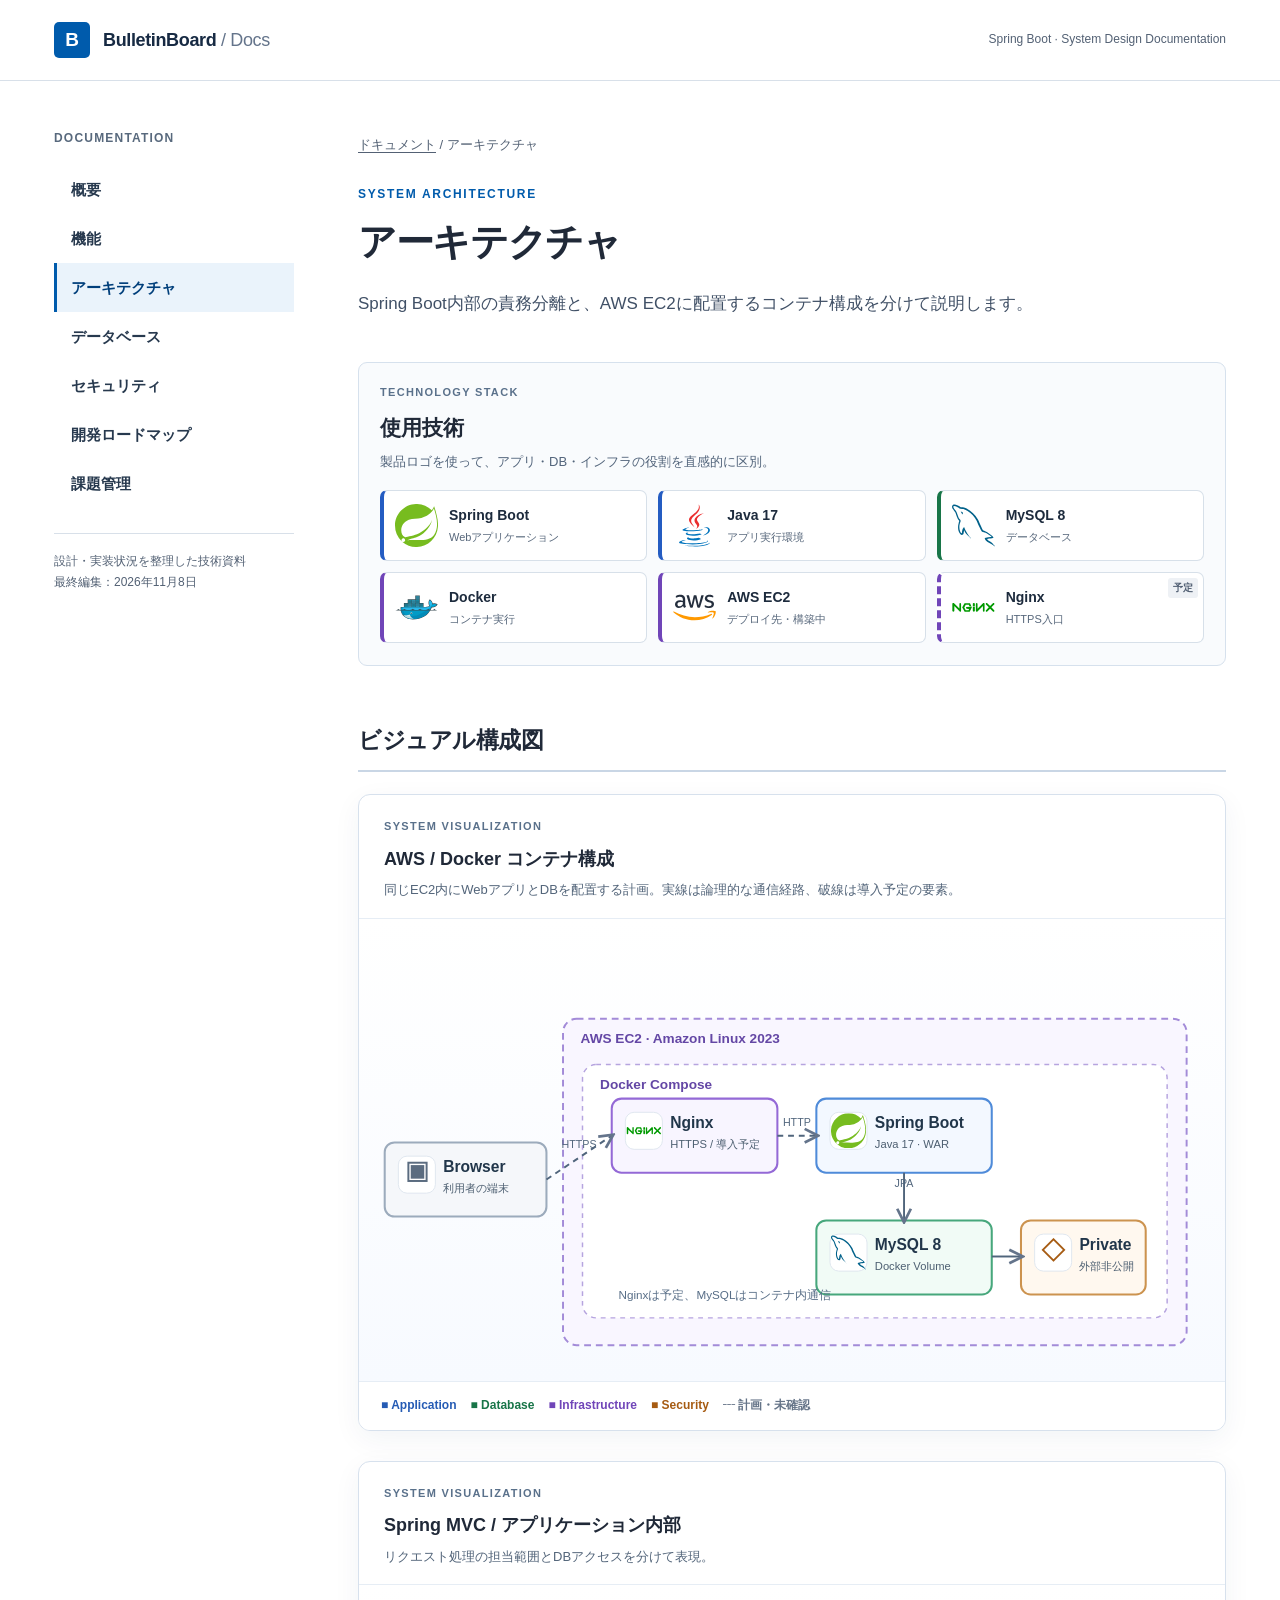
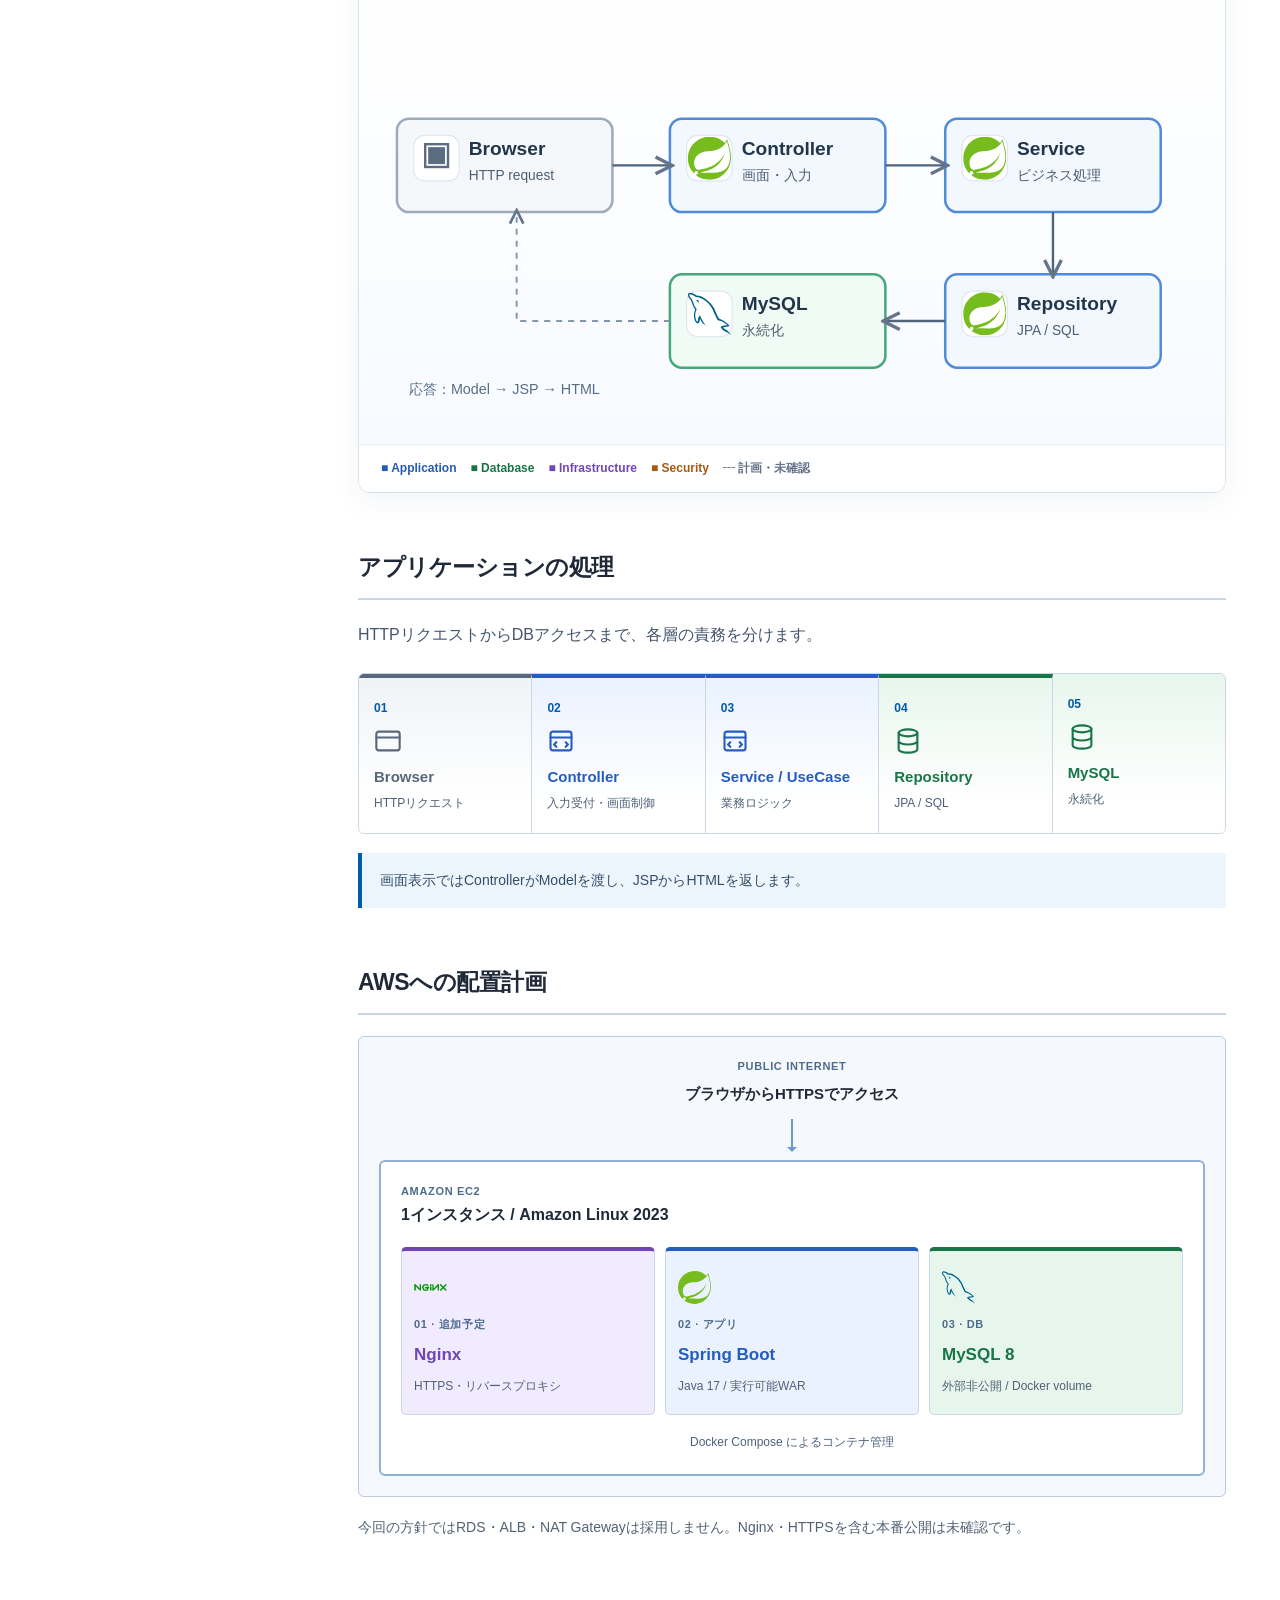
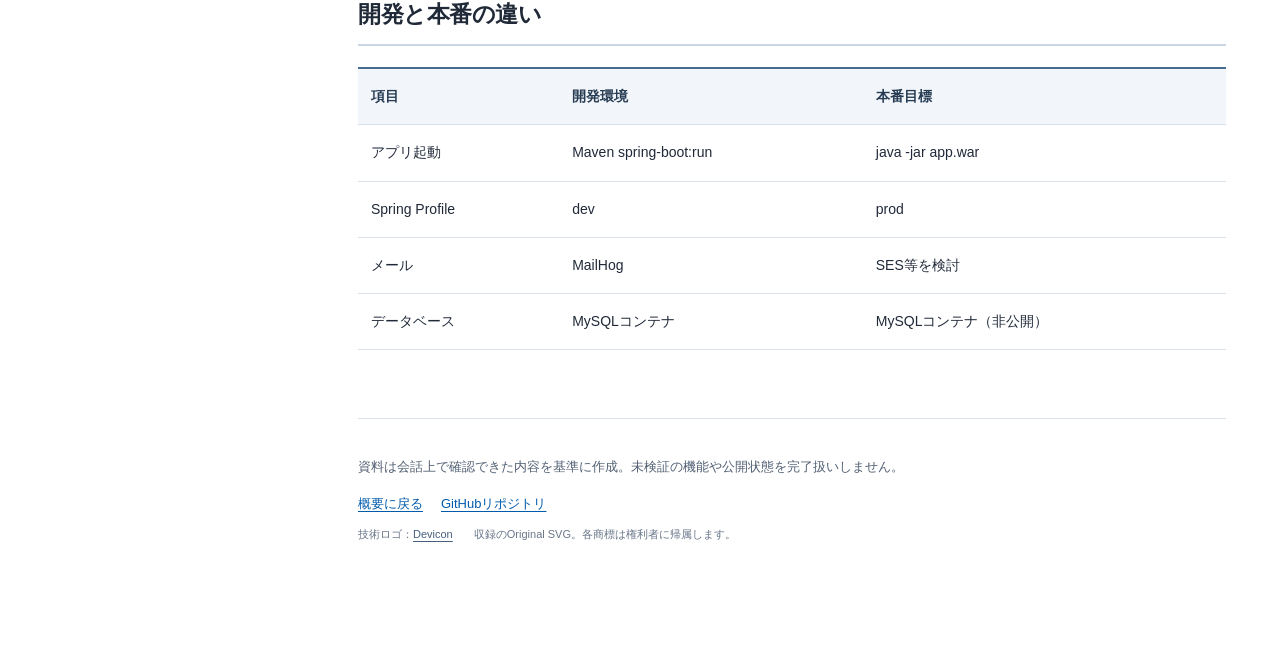
==== commit fd8c1446: "docs: link issue register from all documentation pages" ====
--- a/architecture.html
+++ b/architecture.html
@@ -1 +1 @@
-<!doctype html><html lang="ja"><head><meta charset="utf-8"><meta name="viewport" content="width=device-width,initial-scale=1"><meta name="description" content="Spring Boot内部の責務分離と、AWS EC2に配置するコンテナ構成を分けて説明します。"><title>アーキテクチャ | BulletinBoard Docs</title><link rel="stylesheet" href="style.css?v=7"></head><body><a class="skip" href="#main">本文へスキップ</a><header class="site-header"><div class="header-inner"><a class="site-logo" href="index.html"><span class="logo-mark" aria-hidden="true">B</span><span>BulletinBoard <span style="font-weight:400;color:#64748b">/ Docs</span></span></a><span class="header-meta">Spring Boot · System Design Documentation</span></div></header><div class="site-layout"><nav class="side-nav" aria-label="ドキュメントナビゲーション"><div class="side-heading">DOCUMENTATION</div><a href="index.html">概要</a><a href="features.html">機能</a><a href="architecture.html" aria-current="page">アーキテクチャ</a><a href="database.html">データベース</a><a href="security.html">セキュリティ</a><a href="roadmap.html">開発ロードマップ</a><div class="side-bottom">設計・実装状況を整理した技術資料<br>最終編集：2026年11月8日</div></nav><main class="content" id="main"><div class="breadcrumb"><a href="index.html">ドキュメント</a> / アーキテクチャ</div><div class="eyebrow">SYSTEM ARCHITECTURE</div><h1>アーキテクチャ</h1><p class="lead">Spring Boot内部の責務分離と、AWS EC2に配置するコンテナ構成を分けて説明します。</p><section class="brand-stack" aria-labelledby="stack-title"><div class="brand-stack-heading"><span class="diagram-kicker">TECHNOLOGY STACK</span><h2 id="stack-title">使用技術</h2><p>製品ロゴを使って、アプリ・DB・インフラの役割を直感的に区別。</p></div><div class="brand-stack-grid"><div class="stack-brand tech-app"><img class="brand-logo" src="assets/logos/spring.svg" alt="" width="48" height="48" loading="lazy"><div class="stack-label"><strong>Spring Boot</strong><small>Webアプリケーション</small></div></div><div class="stack-brand tech-app"><img class="brand-logo" src="assets/logos/java.svg" alt="" width="48" height="48" loading="lazy"><div class="stack-label"><strong>Java 17</strong><small>アプリ実行環境</small></div></div><div class="stack-brand tech-db"><img class="brand-logo" src="assets/logos/mysql.svg" alt="" width="48" height="48" loading="lazy"><div class="stack-label"><strong>MySQL 8</strong><small>データベース</small></div></div><div class="stack-brand tech-infra"><img class="brand-logo" src="assets/logos/docker.svg" alt="" width="48" height="48" loading="lazy"><div class="stack-label"><strong>Docker</strong><small>コンテナ実行</small></div></div><div class="stack-brand tech-infra"><img class="brand-logo" src="assets/logos/aws.svg" alt="" width="48" height="48" loading="lazy"><div class="stack-label"><strong>AWS EC2</strong><small>デプロイ先・構築中</small></div></div><div class="stack-brand tech-infra stack-planned"><img class="brand-logo" src="assets/logos/nginx.svg" alt="" width="48" height="48" loading="lazy"><div class="stack-label"><strong>Nginx</strong><small>HTTPS入口</small></div><span class="stack-plan-badge">予定</span></div></div></section><section class="section visual-priority"><h2>ビジュアル構成図</h2><div class="diagram-board"><div class="diagram-board-heading"><span class="diagram-kicker">SYSTEM VISUALIZATION</span><strong>AWS / Docker コンテナ構成</strong><p>同じEC2内にWebアプリとDBを配置する計画。実線は論理的な通信経路、破線は導入予定の要素。</p></div><div class="diagram-scroll"><svg class="architecture-svg" viewBox="0 0 860 452" role="img" aria-label="AWS / Docker コンテナ構成。同じEC2内にWebアプリとDBを配置する計画。実線は論理的な通信経路、破線は導入予定の要素。" xmlns="http://www.w3.org/2000/svg"><defs><marker id="arr" markerWidth="9" markerHeight="9" refX="7" refY="4.5" orient="auto"><path d="M1 1L8 4.5L1 8" fill="none" stroke="#64748b" stroke-width="1.4"/></marker></defs><g class="svg-frame infra"><rect x="195" y="88" width="640" height="335" rx="14"/><text x="213" y="113">AWS EC2 · Amazon Linux 2023</text></g><g class="svg-frame docker"><rect x="215" y="135" width="600" height="260" rx="14"/><text x="233" y="160">Docker Compose</text></g><g class="svg-node browser"><rect x="12" y="215" width="166" height="76" rx="10"/><rect class="svg-icon-bg" x="26" y="229" width="38" height="38" rx="9"/><text class="svg-symbol" x="45" y="255" text-anchor="middle">▣</text><text class="svg-title" x="72" y="245">Browser</text><text class="svg-sub" x="72" y="266">利用者の端末</text></g><g class="svg-node infra"><rect x="245" y="170" width="170" height="76" rx="10"/><rect class="svg-icon-bg" x="259" y="184" width="38" height="38" rx="9"/><image class="brand-image" href="assets/logos/nginx.svg" x="260" y="185" width="36" height="36" preserveAspectRatio="xMidYMid meet"/><text class="svg-title" x="305" y="200">Nginx</text><text class="svg-sub" x="305" y="221">HTTPS / 導入予定</text></g><g class="svg-node app"><rect x="455" y="170" width="180" height="76" rx="10"/><rect class="svg-icon-bg" x="469" y="184" width="38" height="38" rx="9"/><image class="brand-image" href="assets/logos/spring.svg" x="470" y="185" width="36" height="36" preserveAspectRatio="xMidYMid meet"/><text class="svg-title" x="515" y="200">Spring Boot</text><text class="svg-sub" x="515" y="221">Java 17 · WAR</text></g><g class="svg-node db"><rect x="455" y="295" width="180" height="76" rx="10"/><rect class="svg-icon-bg" x="469" y="309" width="38" height="38" rx="9"/><image class="brand-image" href="assets/logos/mysql.svg" x="470" y="310" width="36" height="36" preserveAspectRatio="xMidYMid meet"/><text class="svg-title" x="515" y="325">MySQL 8</text><text class="svg-sub" x="515" y="346">Docker Volume</text></g><g class="svg-node security"><rect x="665" y="295" width="128" height="76" rx="10"/><rect class="svg-icon-bg" x="679" y="309" width="38" height="38" rx="9"/><text class="svg-symbol" x="698" y="335" text-anchor="middle">◇</text><text class="svg-title" x="725" y="325">Private</text><text class="svg-sub" x="725" y="346">外部非公開</text></g><g class="svg-edge"><path d="M178 253 L245 208" stroke-dasharray="6 5" marker-end="url(#arr)"/><text x="211.5" y="220.5" text-anchor="middle">HTTPS</text></g><g class="svg-edge"><path d="M415 208 L455 208" stroke-dasharray="6 5" marker-end="url(#arr)"/><text x="435" y="198" text-anchor="middle">HTTP</text></g><g class="svg-edge"><path d="M545 246 L545 295"  marker-end="url(#arr)"/><text x="545" y="260.5" text-anchor="middle">JPA</text></g><g class="svg-edge"><path d="M635 332 L665 332"  marker-end="url(#arr)"/></g><text class="svg-note" x="252" y="376">Nginxは予定、MySQLはコンテナ内通信</text></svg></div><div class="diagram-key"><span class="key-app">■ Application</span><span class="key-db">■ Database</span><span class="key-infra">■ Infrastructure</span><span class="key-security">■ Security</span><span class="key-plan">┄ 計画・未確認</span></div></div><div class="diagram-board"><div class="diagram-board-heading"><span class="diagram-kicker">SYSTEM VISUALIZATION</span><strong>Spring MVC / アプリケーション内部</strong><p>リクエスト処理の担当範囲とDBアクセスを分けて表現。</p></div><div class="diagram-scroll"><svg class="architecture-svg" viewBox="0 0 700 365" role="img" aria-label="Spring MVC / アプリケーション内部。リクエスト処理の担当範囲とDBアクセスを分けて表現。" xmlns="http://www.w3.org/2000/svg"><defs><marker id="arr" markerWidth="9" markerHeight="9" refX="7" refY="4.5" orient="auto"><path d="M1 1L8 4.5L1 8" fill="none" stroke="#64748b" stroke-width="1.4"/></marker></defs><g class="svg-node browser"><rect x="20" y="100" width="180" height="78" rx="10"/><rect class="svg-icon-bg" x="34" y="114" width="38" height="38" rx="9"/><text class="svg-symbol" x="53" y="140" text-anchor="middle">▣</text><text class="svg-title" x="80" y="130">Browser</text><text class="svg-sub" x="80" y="151">HTTP request</text></g><g class="svg-node app"><rect x="248" y="100" width="180" height="78" rx="10"/><rect class="svg-icon-bg" x="262" y="114" width="38" height="38" rx="9"/><image class="brand-image" href="assets/logos/spring.svg" x="263" y="115" width="36" height="36" preserveAspectRatio="xMidYMid meet"/><text class="svg-title" x="308" y="130">Controller</text><text class="svg-sub" x="308" y="151">画面・入力</text></g><g class="svg-node app"><rect x="478" y="100" width="180" height="78" rx="10"/><rect class="svg-icon-bg" x="492" y="114" width="38" height="38" rx="9"/><image class="brand-image" href="assets/logos/spring.svg" x="493" y="115" width="36" height="36" preserveAspectRatio="xMidYMid meet"/><text class="svg-title" x="538" y="130">Service</text><text class="svg-sub" x="538" y="151">ビジネス処理</text></g><g class="svg-node app"><rect x="478" y="230" width="180" height="78" rx="10"/><rect class="svg-icon-bg" x="492" y="244" width="38" height="38" rx="9"/><image class="brand-image" href="assets/logos/spring.svg" x="493" y="245" width="36" height="36" preserveAspectRatio="xMidYMid meet"/><text class="svg-title" x="538" y="260">Repository</text><text class="svg-sub" x="538" y="281">JPA / SQL</text></g><g class="svg-node db"><rect x="248" y="230" width="180" height="78" rx="10"/><rect class="svg-icon-bg" x="262" y="244" width="38" height="38" rx="9"/><image class="brand-image" href="assets/logos/mysql.svg" x="263" y="245" width="36" height="36" preserveAspectRatio="xMidYMid meet"/><text class="svg-title" x="308" y="260">MySQL</text><text class="svg-sub" x="308" y="281">永続化</text></g><g class="svg-edge"><path d="M200 139 L248 139"  marker-end="url(#arr)"/></g><g class="svg-edge"><path d="M428 139 L478 139"  marker-end="url(#arr)"/></g><g class="svg-edge"><path d="M568 178 L568 230"  marker-end="url(#arr)"/></g><g class="svg-edge"><path d="M478 269 L428 269"  marker-end="url(#arr)"/></g><path class="svg-return" d="M248 269 H120 V178" marker-end="url(#arr)"/><text class="svg-note" x="30" y="330">応答：Model → JSP → HTML</text></svg></div><div class="diagram-key"><span class="key-app">■ Application</span><span class="key-db">■ Database</span><span class="key-infra">■ Infrastructure</span><span class="key-security">■ Security</span><span class="key-plan">┄ 計画・未確認</span></div></div></section><section class="section"><h2>アプリケーションの処理</h2><p class="section-intro">HTTPリクエストからDBアクセスまで、各層の責務を分けます。</p><div class="process" role="list"><div class="process-item tech-browser" role="listitem"><span class="num">01</span><svg class="tech-icon" viewBox="0 0 24 24" aria-hidden="true" fill="none" stroke="currentColor" stroke-width="1.8" stroke-linecap="round" stroke-linejoin="round"><rect x="2" y="4" width="20" height="16" rx="2"/><path d="M2 9h20"/></svg><strong>Browser</strong><span>HTTPリクエスト</span></div><div class="process-item tech-app" role="listitem"><span class="num">02</span><svg class="tech-icon" viewBox="0 0 24 24" aria-hidden="true" fill="none" stroke="currentColor" stroke-width="1.8" stroke-linecap="round" stroke-linejoin="round"><rect x="3" y="4" width="18" height="16" rx="2"/><path d="M3 9h18M8 13l-2 2 2 2m8-4 2 2-2 2"/></svg><strong>Controller</strong><span>入力受付・画面制御</span></div><div class="process-item tech-app" role="listitem"><span class="num">03</span><svg class="tech-icon" viewBox="0 0 24 24" aria-hidden="true" fill="none" stroke="currentColor" stroke-width="1.8" stroke-linecap="round" stroke-linejoin="round"><rect x="3" y="4" width="18" height="16" rx="2"/><path d="M3 9h18M8 13l-2 2 2 2m8-4 2 2-2 2"/></svg><strong>Service / UseCase</strong><span>業務ロジック</span></div><div class="process-item tech-db" role="listitem"><span class="num">04</span><svg class="tech-icon" viewBox="0 0 24 24" aria-hidden="true" fill="none" stroke="currentColor" stroke-width="1.8" stroke-linecap="round" stroke-linejoin="round"><ellipse cx="12" cy="5" rx="8" ry="3"/><path d="M4 5v14c0 1.7 3.6 3 8 3s8-1.3 8-3V5M4 12c0 1.7 3.6 3 8 3s8-1.3 8-3"/></svg><strong>Repository</strong><span>JPA / SQL</span></div><div class="process-item tech-db" role="listitem"><span class="num">05</span><svg class="tech-icon" viewBox="0 0 24 24" aria-hidden="true" fill="none" stroke="currentColor" stroke-width="1.8" stroke-linecap="round" stroke-linejoin="round"><ellipse cx="12" cy="5" rx="8" ry="3"/><path d="M4 5v14c0 1.7 3.6 3 8 3s8-1.3 8-3V5M4 12c0 1.7 3.6 3 8 3s8-1.3 8-3"/></svg><strong>MySQL</strong><span>永続化</span></div></div><div class="callout">画面表示ではControllerがModelを渡し、JSPからHTMLを返します。</div></section><section class="section"><h2>AWSへの配置計画</h2><div class="infra"><div class="infra-top"><span>PUBLIC INTERNET</span><strong>ブラウザからHTTPSでアクセス</strong></div><div class="infra-line"></div><div class="infra-host"><div class="infra-heading"><span>AMAZON EC2</span><strong>1インスタンス / Amazon Linux 2023</strong></div><div class="infra-services"><div class="tech-infra"><img src="assets/logos/nginx.svg" class="tech-photo" width="35" height="35" alt="" loading="lazy"><span>01 · 追加予定</span><strong>Nginx</strong><small>HTTPS・リバースプロキシ</small></div><div class="tech-app"><img src="assets/logos/spring.svg" class="tech-photo" width="35" height="35" alt="" loading="lazy"><span>02 · アプリ</span><strong>Spring Boot</strong><small>Java 17 / 実行可能WAR</small></div><div class="tech-db"><img src="assets/logos/mysql.svg" class="tech-photo" width="35" height="35" alt="" loading="lazy"><span>03 · DB</span><strong>MySQL 8</strong><small>外部非公開 / Docker volume</small></div></div><div class="infra-bottom">Docker Compose によるコンテナ管理</div></div></div><p class="note-text">今回の方針ではRDS・ALB・NAT Gatewayは採用しません。Nginx・HTTPSを含む本番公開は未確認です。</p></section><section class="section"><h2>開発と本番の違い</h2><div class="table-scroll"><table><thead><tr><th>項目</th><th>開発環境</th><th>本番目標</th></tr></thead><tbody><tr><td>アプリ起動</td><td>Maven spring-boot:run</td><td>java -jar app.war</td></tr><tr><td>Spring Profile</td><td>dev</td><td>prod</td></tr><tr><td>メール</td><td>MailHog</td><td>SES等を検討</td></tr><tr><td>データベース</td><td>MySQLコンテナ</td><td>MySQLコンテナ（非公開）</td></tr></tbody></table></div></section><footer class="site-footer"><p>資料は会話上で確認できた内容を基準に作成。未検証の機能や公開状態を完了扱いしません。</p><a href="index.html">概要に戻る</a><a href="https://github.com/hiroki0909/bulletinboard-docs">GitHubリポジトリ</a><span class="brand-credit">技術ロゴ：<a href="https://github.com/devicons/devicon" target="_blank" rel="noopener noreferrer">Devicon</a> 収録のOriginal SVG。各商標は権利者に帰属します。</span></footer></main></div></body></html>+<!doctype html><html lang="ja"><head><meta charset="utf-8"><meta name="viewport" content="width=device-width,initial-scale=1"><meta name="description" content="Spring Boot内部の責務分離と、AWS EC2に配置するコンテナ構成を分けて説明します。"><title>アーキテクチャ | BulletinBoard Docs</title><link rel="stylesheet" href="style.css?v=8"></head><body><a class="skip" href="#main">本文へスキップ</a><header class="site-header"><div class="header-inner"><a class="site-logo" href="index.html"><span class="logo-mark" aria-hidden="true">B</span><span>BulletinBoard <span style="font-weight:400;color:#64748b">/ Docs</span></span></a><span class="header-meta">Spring Boot · System Design Documentation</span></div></header><div class="site-layout"><nav class="side-nav" aria-label="ドキュメントナビゲーション"><div class="side-heading">DOCUMENTATION</div><a href="index.html">概要</a><a href="features.html">機能</a><a href="architecture.html" aria-current="page">アーキテクチャ</a><a href="database.html">データベース</a><a href="security.html">セキュリティ</a><a href="roadmap.html">開発ロードマップ</a><a href="issues.html">課題管理</a><div class="side-bottom">設計・実装状況を整理した技術資料<br>最終編集：2026年11月8日</div></nav><main class="content" id="main"><div class="breadcrumb"><a href="index.html">ドキュメント</a> / アーキテクチャ</div><div class="eyebrow">SYSTEM ARCHITECTURE</div><h1>アーキテクチャ</h1><p class="lead">Spring Boot内部の責務分離と、AWS EC2に配置するコンテナ構成を分けて説明します。</p><section class="brand-stack" aria-labelledby="stack-title"><div class="brand-stack-heading"><span class="diagram-kicker">TECHNOLOGY STACK</span><h2 id="stack-title">使用技術</h2><p>製品ロゴを使って、アプリ・DB・インフラの役割を直感的に区別。</p></div><div class="brand-stack-grid"><div class="stack-brand tech-app"><img class="brand-logo" src="assets/logos/spring.svg" alt="" width="48" height="48" loading="lazy"><div class="stack-label"><strong>Spring Boot</strong><small>Webアプリケーション</small></div></div><div class="stack-brand tech-app"><img class="brand-logo" src="assets/logos/java.svg" alt="" width="48" height="48" loading="lazy"><div class="stack-label"><strong>Java 17</strong><small>アプリ実行環境</small></div></div><div class="stack-brand tech-db"><img class="brand-logo" src="assets/logos/mysql.svg" alt="" width="48" height="48" loading="lazy"><div class="stack-label"><strong>MySQL 8</strong><small>データベース</small></div></div><div class="stack-brand tech-infra"><img class="brand-logo" src="assets/logos/docker.svg" alt="" width="48" height="48" loading="lazy"><div class="stack-label"><strong>Docker</strong><small>コンテナ実行</small></div></div><div class="stack-brand tech-infra"><img class="brand-logo" src="assets/logos/aws.svg" alt="" width="48" height="48" loading="lazy"><div class="stack-label"><strong>AWS EC2</strong><small>デプロイ先・構築中</small></div></div><div class="stack-brand tech-infra stack-planned"><img class="brand-logo" src="assets/logos/nginx.svg" alt="" width="48" height="48" loading="lazy"><div class="stack-label"><strong>Nginx</strong><small>HTTPS入口</small></div><span class="stack-plan-badge">予定</span></div></div></section><section class="section visual-priority"><h2>ビジュアル構成図</h2><div class="diagram-board"><div class="diagram-board-heading"><span class="diagram-kicker">SYSTEM VISUALIZATION</span><strong>AWS / Docker コンテナ構成</strong><p>同じEC2内にWebアプリとDBを配置する計画。実線は論理的な通信経路、破線は導入予定の要素。</p></div><div class="diagram-scroll"><svg class="architecture-svg" viewBox="0 0 860 452" role="img" aria-label="AWS / Docker コンテナ構成。同じEC2内にWebアプリとDBを配置する計画。実線は論理的な通信経路、破線は導入予定の要素。" xmlns="http://www.w3.org/2000/svg"><defs><marker id="arr" markerWidth="9" markerHeight="9" refX="7" refY="4.5" orient="auto"><path d="M1 1L8 4.5L1 8" fill="none" stroke="#64748b" stroke-width="1.4"/></marker></defs><g class="svg-frame infra"><rect x="195" y="88" width="640" height="335" rx="14"/><text x="213" y="113">AWS EC2 · Amazon Linux 2023</text></g><g class="svg-frame docker"><rect x="215" y="135" width="600" height="260" rx="14"/><text x="233" y="160">Docker Compose</text></g><g class="svg-node browser"><rect x="12" y="215" width="166" height="76" rx="10"/><rect class="svg-icon-bg" x="26" y="229" width="38" height="38" rx="9"/><text class="svg-symbol" x="45" y="255" text-anchor="middle">▣</text><text class="svg-title" x="72" y="245">Browser</text><text class="svg-sub" x="72" y="266">利用者の端末</text></g><g class="svg-node infra"><rect x="245" y="170" width="170" height="76" rx="10"/><rect class="svg-icon-bg" x="259" y="184" width="38" height="38" rx="9"/><image class="brand-image" href="assets/logos/nginx.svg" x="260" y="185" width="36" height="36" preserveAspectRatio="xMidYMid meet"/><text class="svg-title" x="305" y="200">Nginx</text><text class="svg-sub" x="305" y="221">HTTPS / 導入予定</text></g><g class="svg-node app"><rect x="455" y="170" width="180" height="76" rx="10"/><rect class="svg-icon-bg" x="469" y="184" width="38" height="38" rx="9"/><image class="brand-image" href="assets/logos/spring.svg" x="470" y="185" width="36" height="36" preserveAspectRatio="xMidYMid meet"/><text class="svg-title" x="515" y="200">Spring Boot</text><text class="svg-sub" x="515" y="221">Java 17 · WAR</text></g><g class="svg-node db"><rect x="455" y="295" width="180" height="76" rx="10"/><rect class="svg-icon-bg" x="469" y="309" width="38" height="38" rx="9"/><image class="brand-image" href="assets/logos/mysql.svg" x="470" y="310" width="36" height="36" preserveAspectRatio="xMidYMid meet"/><text class="svg-title" x="515" y="325">MySQL 8</text><text class="svg-sub" x="515" y="346">Docker Volume</text></g><g class="svg-node security"><rect x="665" y="295" width="128" height="76" rx="10"/><rect class="svg-icon-bg" x="679" y="309" width="38" height="38" rx="9"/><text class="svg-symbol" x="698" y="335" text-anchor="middle">◇</text><text class="svg-title" x="725" y="325">Private</text><text class="svg-sub" x="725" y="346">外部非公開</text></g><g class="svg-edge"><path d="M178 253 L245 208" stroke-dasharray="6 5" marker-end="url(#arr)"/><text x="211.5" y="220.5" text-anchor="middle">HTTPS</text></g><g class="svg-edge"><path d="M415 208 L455 208" stroke-dasharray="6 5" marker-end="url(#arr)"/><text x="435" y="198" text-anchor="middle">HTTP</text></g><g class="svg-edge"><path d="M545 246 L545 295"  marker-end="url(#arr)"/><text x="545" y="260.5" text-anchor="middle">JPA</text></g><g class="svg-edge"><path d="M635 332 L665 332"  marker-end="url(#arr)"/></g><text class="svg-note" x="252" y="376">Nginxは予定、MySQLはコンテナ内通信</text></svg></div><div class="diagram-key"><span class="key-app">■ Application</span><span class="key-db">■ Database</span><span class="key-infra">■ Infrastructure</span><span class="key-security">■ Security</span><span class="key-plan">┄ 計画・未確認</span></div></div><div class="diagram-board"><div class="diagram-board-heading"><span class="diagram-kicker">SYSTEM VISUALIZATION</span><strong>Spring MVC / アプリケーション内部</strong><p>リクエスト処理の担当範囲とDBアクセスを分けて表現。</p></div><div class="diagram-scroll"><svg class="architecture-svg" viewBox="0 0 700 365" role="img" aria-label="Spring MVC / アプリケーション内部。リクエスト処理の担当範囲とDBアクセスを分けて表現。" xmlns="http://www.w3.org/2000/svg"><defs><marker id="arr" markerWidth="9" markerHeight="9" refX="7" refY="4.5" orient="auto"><path d="M1 1L8 4.5L1 8" fill="none" stroke="#64748b" stroke-width="1.4"/></marker></defs><g class="svg-node browser"><rect x="20" y="100" width="180" height="78" rx="10"/><rect class="svg-icon-bg" x="34" y="114" width="38" height="38" rx="9"/><text class="svg-symbol" x="53" y="140" text-anchor="middle">▣</text><text class="svg-title" x="80" y="130">Browser</text><text class="svg-sub" x="80" y="151">HTTP request</text></g><g class="svg-node app"><rect x="248" y="100" width="180" height="78" rx="10"/><rect class="svg-icon-bg" x="262" y="114" width="38" height="38" rx="9"/><image class="brand-image" href="assets/logos/spring.svg" x="263" y="115" width="36" height="36" preserveAspectRatio="xMidYMid meet"/><text class="svg-title" x="308" y="130">Controller</text><text class="svg-sub" x="308" y="151">画面・入力</text></g><g class="svg-node app"><rect x="478" y="100" width="180" height="78" rx="10"/><rect class="svg-icon-bg" x="492" y="114" width="38" height="38" rx="9"/><image class="brand-image" href="assets/logos/spring.svg" x="493" y="115" width="36" height="36" preserveAspectRatio="xMidYMid meet"/><text class="svg-title" x="538" y="130">Service</text><text class="svg-sub" x="538" y="151">ビジネス処理</text></g><g class="svg-node app"><rect x="478" y="230" width="180" height="78" rx="10"/><rect class="svg-icon-bg" x="492" y="244" width="38" height="38" rx="9"/><image class="brand-image" href="assets/logos/spring.svg" x="493" y="245" width="36" height="36" preserveAspectRatio="xMidYMid meet"/><text class="svg-title" x="538" y="260">Repository</text><text class="svg-sub" x="538" y="281">JPA / SQL</text></g><g class="svg-node db"><rect x="248" y="230" width="180" height="78" rx="10"/><rect class="svg-icon-bg" x="262" y="244" width="38" height="38" rx="9"/><image class="brand-image" href="assets/logos/mysql.svg" x="263" y="245" width="36" height="36" preserveAspectRatio="xMidYMid meet"/><text class="svg-title" x="308" y="260">MySQL</text><text class="svg-sub" x="308" y="281">永続化</text></g><g class="svg-edge"><path d="M200 139 L248 139"  marker-end="url(#arr)"/></g><g class="svg-edge"><path d="M428 139 L478 139"  marker-end="url(#arr)"/></g><g class="svg-edge"><path d="M568 178 L568 230"  marker-end="url(#arr)"/></g><g class="svg-edge"><path d="M478 269 L428 269"  marker-end="url(#arr)"/></g><path class="svg-return" d="M248 269 H120 V178" marker-end="url(#arr)"/><text class="svg-note" x="30" y="330">応答：Model → JSP → HTML</text></svg></div><div class="diagram-key"><span class="key-app">■ Application</span><span class="key-db">■ Database</span><span class="key-infra">■ Infrastructure</span><span class="key-security">■ Security</span><span class="key-plan">┄ 計画・未確認</span></div></div></section><section class="section"><h2>アプリケーションの処理</h2><p class="section-intro">HTTPリクエストからDBアクセスまで、各層の責務を分けます。</p><div class="process" role="list"><div class="process-item tech-browser" role="listitem"><span class="num">01</span><svg class="tech-icon" viewBox="0 0 24 24" aria-hidden="true" fill="none" stroke="currentColor" stroke-width="1.8" stroke-linecap="round" stroke-linejoin="round"><rect x="2" y="4" width="20" height="16" rx="2"/><path d="M2 9h20"/></svg><strong>Browser</strong><span>HTTPリクエスト</span></div><div class="process-item tech-app" role="listitem"><span class="num">02</span><svg class="tech-icon" viewBox="0 0 24 24" aria-hidden="true" fill="none" stroke="currentColor" stroke-width="1.8" stroke-linecap="round" stroke-linejoin="round"><rect x="3" y="4" width="18" height="16" rx="2"/><path d="M3 9h18M8 13l-2 2 2 2m8-4 2 2-2 2"/></svg><strong>Controller</strong><span>入力受付・画面制御</span></div><div class="process-item tech-app" role="listitem"><span class="num">03</span><svg class="tech-icon" viewBox="0 0 24 24" aria-hidden="true" fill="none" stroke="currentColor" stroke-width="1.8" stroke-linecap="round" stroke-linejoin="round"><rect x="3" y="4" width="18" height="16" rx="2"/><path d="M3 9h18M8 13l-2 2 2 2m8-4 2 2-2 2"/></svg><strong>Service / UseCase</strong><span>業務ロジック</span></div><div class="process-item tech-db" role="listitem"><span class="num">04</span><svg class="tech-icon" viewBox="0 0 24 24" aria-hidden="true" fill="none" stroke="currentColor" stroke-width="1.8" stroke-linecap="round" stroke-linejoin="round"><ellipse cx="12" cy="5" rx="8" ry="3"/><path d="M4 5v14c0 1.7 3.6 3 8 3s8-1.3 8-3V5M4 12c0 1.7 3.6 3 8 3s8-1.3 8-3"/></svg><strong>Repository</strong><span>JPA / SQL</span></div><div class="process-item tech-db" role="listitem"><span class="num">05</span><svg class="tech-icon" viewBox="0 0 24 24" aria-hidden="true" fill="none" stroke="currentColor" stroke-width="1.8" stroke-linecap="round" stroke-linejoin="round"><ellipse cx="12" cy="5" rx="8" ry="3"/><path d="M4 5v14c0 1.7 3.6 3 8 3s8-1.3 8-3V5M4 12c0 1.7 3.6 3 8 3s8-1.3 8-3"/></svg><strong>MySQL</strong><span>永続化</span></div></div><div class="callout">画面表示ではControllerがModelを渡し、JSPからHTMLを返します。</div></section><section class="section"><h2>AWSへの配置計画</h2><div class="infra"><div class="infra-top"><span>PUBLIC INTERNET</span><strong>ブラウザからHTTPSでアクセス</strong></div><div class="infra-line"></div><div class="infra-host"><div class="infra-heading"><span>AMAZON EC2</span><strong>1インスタンス / Amazon Linux 2023</strong></div><div class="infra-services"><div class="tech-infra"><img src="assets/logos/nginx.svg" class="tech-photo" width="35" height="35" alt="" loading="lazy"><span>01 · 追加予定</span><strong>Nginx</strong><small>HTTPS・リバースプロキシ</small></div><div class="tech-app"><img src="assets/logos/spring.svg" class="tech-photo" width="35" height="35" alt="" loading="lazy"><span>02 · アプリ</span><strong>Spring Boot</strong><small>Java 17 / 実行可能WAR</small></div><div class="tech-db"><img src="assets/logos/mysql.svg" class="tech-photo" width="35" height="35" alt="" loading="lazy"><span>03 · DB</span><strong>MySQL 8</strong><small>外部非公開 / Docker volume</small></div></div><div class="infra-bottom">Docker Compose によるコンテナ管理</div></div></div><p class="note-text">今回の方針ではRDS・ALB・NAT Gatewayは採用しません。Nginx・HTTPSを含む本番公開は未確認です。</p></section><section class="section"><h2>開発と本番の違い</h2><div class="table-scroll"><table><thead><tr><th>項目</th><th>開発環境</th><th>本番目標</th></tr></thead><tbody><tr><td>アプリ起動</td><td>Maven spring-boot:run</td><td>java -jar app.war</td></tr><tr><td>Spring Profile</td><td>dev</td><td>prod</td></tr><tr><td>メール</td><td>MailHog</td><td>SES等を検討</td></tr><tr><td>データベース</td><td>MySQLコンテナ</td><td>MySQLコンテナ（非公開）</td></tr></tbody></table></div></section><footer class="site-footer"><p>資料は会話上で確認できた内容を基準に作成。未検証の機能や公開状態を完了扱いしません。</p><a href="index.html">概要に戻る</a><a href="https://github.com/hiroki0909/bulletinboard-docs">GitHubリポジトリ</a><span class="brand-credit">技術ロゴ：<a href="https://github.com/devicons/devicon" target="_blank" rel="noopener noreferrer">Devicon</a> 収録のOriginal SVG。各商標は権利者に帰属します。</span></footer></main></div></body></html>
